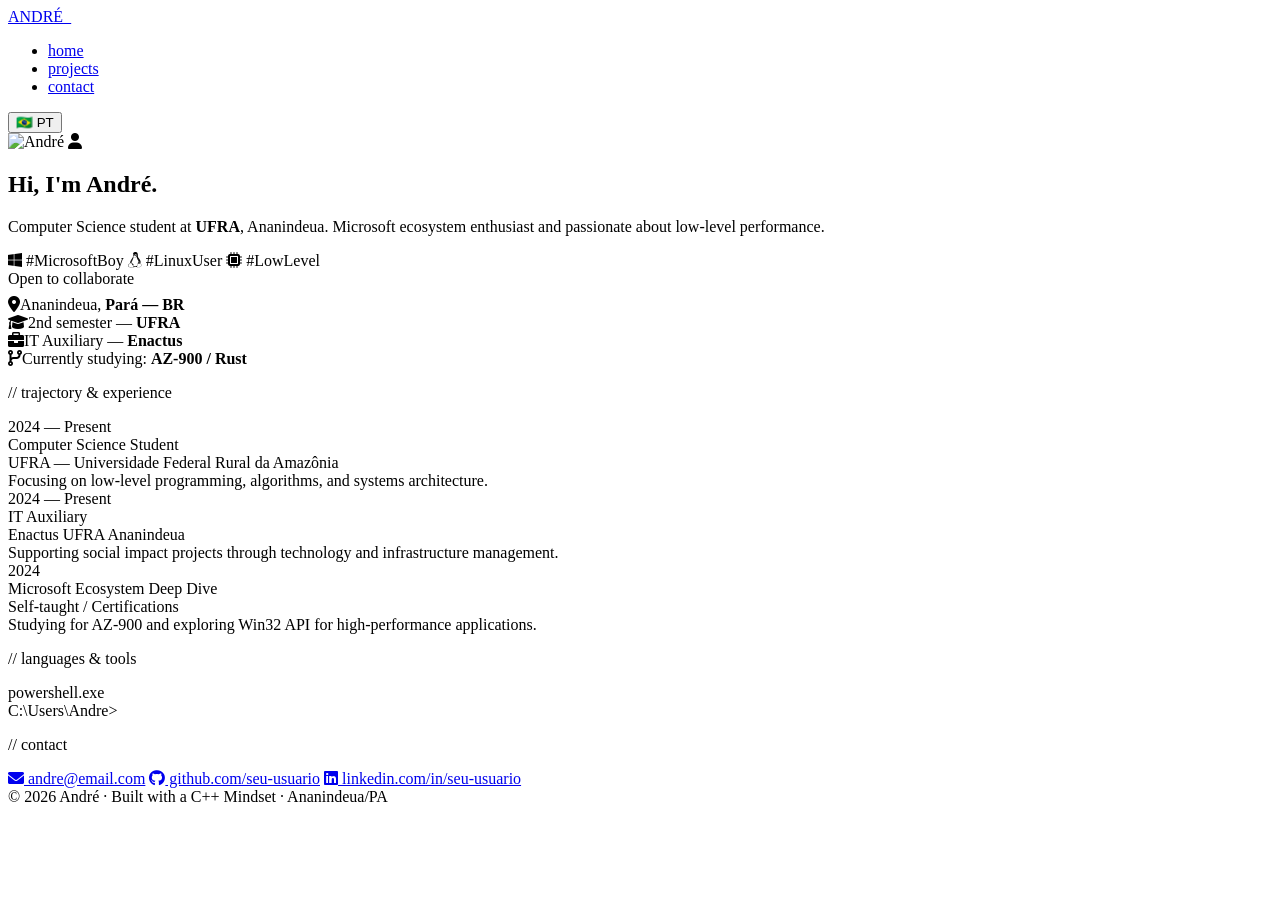
==== index.html @ 1f2106dc "MyPotifolio" ====
<!DOCTYPE html>
<html lang="en">
<head>
    <meta charset="UTF-8">
    <meta name="viewport" content="width=device-width, initial-scale=1.0">
    <title>André | Computer Science Student</title>
    <link href="https://fonts.googleapis.com/css2?family=Space+Mono:wght@400;700&family=Syne:wght@400;600;800&display=swap" rel="stylesheet">
    <link rel="stylesheet" href="https://cdnjs.cloudflare.com/ajax/libs/font-awesome/6.0.0/css/all.min.css">
    <link rel="stylesheet" href="styles.css">
</head>
<body>

<nav>
    <a href="index.html" class="logo">ANDRÉ<span>_</span></a>
    <ul>
        <li><a href="index.html" class="active" data-i18n="nav.home">home</a></li>
        <li><a href="projects.html" data-i18n="nav.projects">projects</a></li>
        <li><a href="#contact" data-i18n="nav.contact">contact</a></li>
    </ul>
    <button class="lang-btn" onclick="toggleLang()">
        <span class="flag" id="lang-flag">🇧🇷</span>
        <span id="lang-label">PT</span>
    </button>
</nav>

<main id="hero">

    <!-- Hero -->
    <section class="card card-hero">
        <div class="avatar">
            <img src="sua-foto.jpg" alt="André" onload="this.classList.add('loaded')">
            <i class="fas fa-user"></i>
        </div>
        <div class="hero-text">
            <h1 data-i18n="hero.greeting">Hi, I'm <span>André.</span></h1>
            <p data-i18n="hero.bio">Computer Science student at <strong>UFRA</strong>, Ananindeua. Microsoft ecosystem enthusiast and passionate about low-level performance.</p>
            <div class="tags">
                <span class="tag"><i class="fab fa-windows"></i> #MicrosoftBoy</span>
                <span class="tag"><i class="fab fa-linux"></i> #LinuxUser</span>
                <span class="tag"><i class="fas fa-microchip"></i> #LowLevel</span>
            </div>
        </div>
    </section>

    <!-- Status -->
    <section class="card card-status">
        <div style="margin-bottom:.5rem">
            <span class="status-badge"><span class="dot-green"></span> <span data-i18n="status.open">Open to collaborate</span></span>
        </div>
        <div class="divider"></div>
        <div class="status-row"><i class="fas fa-map-marker-alt"></i><span>Ananindeua, <strong>Pará — BR</strong></span></div>
        <div class="status-row"><i class="fas fa-graduation-cap"></i><span><span data-i18n="status.semester">2nd semester</span> — <strong>UFRA</strong></span></div>
        <div class="status-row"><i class="fas fa-briefcase"></i><span>IT Auxiliary — <strong>Enactus</strong></span></div>
        <div class="status-row"><i class="fas fa-code-branch"></i><span><span data-i18n="status.focus">Currently studying:</span> <strong>AZ-900 / Rust</strong></span></div>
    </section>

    <!-- Trajectory / Experience -->
    <section class="card card-timeline">
        <p class="skills-title" data-i18n="trajectory.title">// trajectory & experience</p>
        <div class="timeline">
            <div class="timeline-item">
                <div class="timeline-date">2024 — Present</div>
                <div class="timeline-title" data-i18n="traj1.title">Computer Science Student</div>
                <div class="timeline-org">UFRA — Universidade Federal Rural da Amazônia</div>
                <div class="timeline-desc" data-i18n="traj1.desc">Focusing on low-level programming, algorithms, and systems architecture.</div>
            </div>
            <div class="timeline-item">
                <div class="timeline-date">2024 — Present</div>
                <div class="timeline-title" data-i18n="traj2.title">IT Auxiliary</div>
                <div class="timeline-org">Enactus UFRA Ananindeua</div>
                <div class="timeline-desc" data-i18n="traj2.desc">Supporting social impact projects through technology and infrastructure management.</div>
            </div>
            <div class="timeline-item">
                <div class="timeline-date">2024</div>
                <div class="timeline-title" data-i18n="traj3.title">Microsoft Ecosystem Deep Dive</div>
                <div class="timeline-org">Self-taught / Certifications</div>
                <div class="timeline-desc" data-i18n="traj3.desc">Studying for AZ-900 and exploring Win32 API for high-performance applications.</div>
            </div>
        </div>
    </section>

    <!-- Skills -->
    <section class="card card-skills" id="skills">
        <p class="skills-title" data-i18n="skills.title">// languages &amp; tools</p>
        <div class="skill-cloud" id="skill-cloud">
            <!-- Icons inserted via JS -->
        </div>
    </section>

    <!-- Terminal -->
    <section class="card card-terminal">
        <div class="term-bar">
            <span class="tb tb-r"></span><span class="tb tb-y"></span><span class="tb tb-g"></span>
            <span class="term-title">powershell.exe</span>
        </div>
        <div class="term-body" id="term-body">
            <div class="term-curr" id="term-curr">C:\Users\Andre&gt; <span class="cursor"></span></div>
        </div>
    </section>

    <!-- Contact -->
    <section class="card card-contact" id="contact">
        <p class="skills-title" data-i18n="contact.title">// contact</p>
        <a href="mailto:andre@email.com" class="contact-link"><i class="fas fa-envelope"></i> andre@email.com</a>
        <a href="https://github.com/seu-usuario" target="_blank" class="contact-link"><i class="fab fa-github"></i> github.com/seu-usuario</a>
        <a href="https://linkedin.com/in/seu-usuario" target="_blank" class="contact-link"><i class="fab fa-linkedin"></i> linkedin.com/in/seu-usuario</a>
    </section>

</main>

<footer>
    © 2026 <span>André</span> · <span data-i18n="footer.text">Built with a C++ Mindset</span> · Ananindeua/PA
</footer>

<script src="script.js"></script>
</body>
</html>
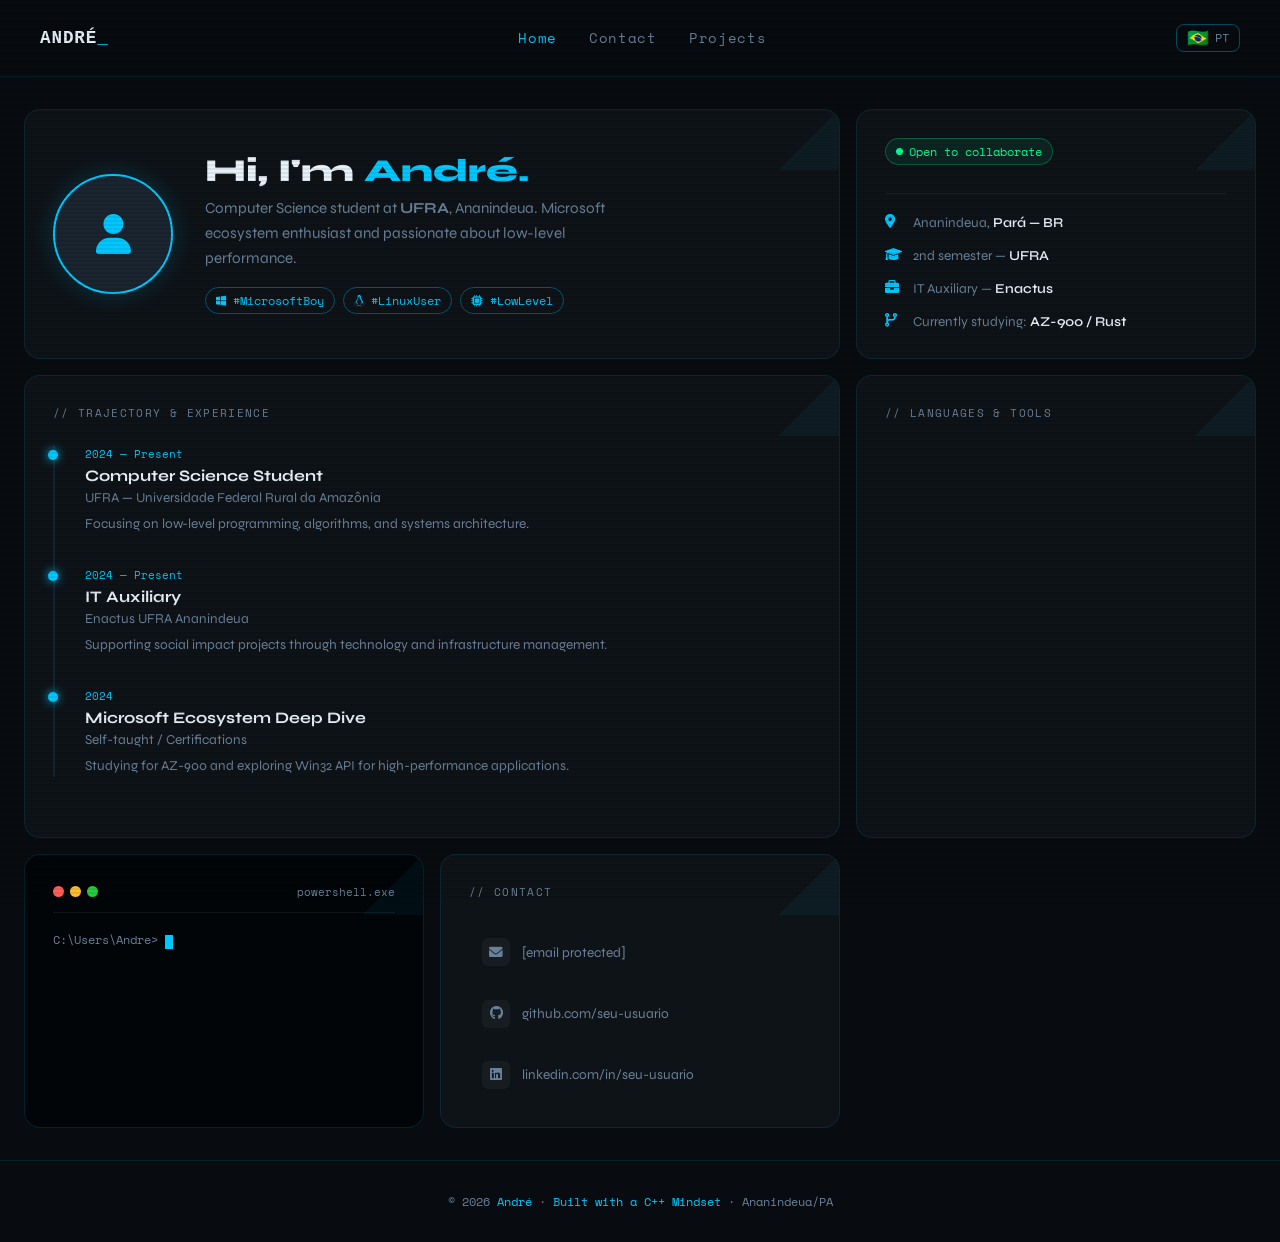
==== commit b4e3a1bf: "Script" ====
--- a/index.html
+++ b/index.html
@@ -13,9 +13,9 @@
 <nav>
     <a href="index.html" class="logo">ANDRÉ<span>_</span></a>
     <ul>
-        <li><a href="index.html" class="active" data-i18n="nav.home">home</a></li>
-        <li><a href="projects.html" data-i18n="nav.projects">projects</a></li>
-        <li><a href="#contact" data-i18n="nav.contact">contact</a></li>
+        <li><a href="index.html" class="active" data-i18n="nav.home">Home</a></li>
+        <li><a href="#contact" data-i18n="nav.contact">Contact</a></li>
+         <li><a href="projects.html" data-i18n="nav.projects">Projects</a></li>
     </ul>
     <button class="lang-btn" onclick="toggleLang()">
         <span class="flag" id="lang-flag">🇧🇷</span>
@@ -101,7 +101,7 @@
     <!-- Contact -->
     <section class="card card-contact" id="contact">
         <p class="skills-title" data-i18n="contact.title">// contact</p>
-        <a href="mailto:andre@email.com" class="contact-link"><i class="fas fa-envelope"></i> andre@email.com</a>
+        <a href="/cdn-cgi/l/email-protection#0b6a656f796e4b6e666a626725686466" class="contact-link"><i class="fas fa-envelope"></i> <span class="__cf_email__" data-cfemail="fb9a959f899ebb9e969a9297d5989496">[email&#160;protected]</span></a>
         <a href="https://github.com/seu-usuario" target="_blank" class="contact-link"><i class="fab fa-github"></i> github.com/seu-usuario</a>
         <a href="https://linkedin.com/in/seu-usuario" target="_blank" class="contact-link"><i class="fab fa-linkedin"></i> linkedin.com/in/seu-usuario</a>
     </section>
@@ -109,9 +109,4 @@
 </main>
 
 <footer>
-    © 2026 <span>André</span> · <span data-i18n="footer.text">Built with a C++ Mindset</span> · Ananindeua/PA
-</footer>
-
-<script src="script.js"></script>
-</body>
-</html>+    © 2026 <span>André</span> · <span data-i18n="footer.text">Built with a C++ Mindset</span> · Ananindeua/PA
--- a/styles.css
+++ b/styles.css
@@ -0,0 +1,124 @@
+:root {
+    --bg: #080c10; --card: #0e1318; --card-2: #111820;
+    --border: rgba(0,200,255,0.1); --border-hover: rgba(0,200,255,0.35);
+    --text: #e8f0f8; --muted: #6a8098;
+    --blue: #00c8ff; --green: #00ff99; --purple: #a259ff;
+    --orange: #ff6b35; --yellow: #ffd166;
+}
+
+* { margin:0; padding:0; box-sizing:border-box; }
+html { scroll-behavior:smooth; }
+body { background:var(--bg); color:var(--text); font-family:'Syne',sans-serif; min-height:100vh; overflow-x:hidden; }
+body::before {
+    content:''; position:fixed; inset:0; pointer-events:none; z-index:1000;
+    background:repeating-linear-gradient(0deg,transparent,transparent 2px,rgba(0,0,0,.07) 2px,rgba(0,0,0,.07) 4px);
+}
+
+/* Nav */
+nav { display:flex; justify-content:space-between; align-items:center; padding:1.5rem 2.5rem; border-bottom:1px solid var(--border); position:sticky; top:0; background:rgba(8,12,16,.85); backdrop-filter:blur(12px); z-index:100; }
+.logo { font-family:'Space Mono',monospace; font-size:1.1rem; font-weight:700; letter-spacing:.05em; text-decoration:none; color:inherit; }
+.logo span { color:var(--blue); }
+nav ul { list-style:none; display:flex; gap:2rem; }
+nav a { text-decoration:none; color:var(--muted); font-size:.85rem; font-family:'Space Mono',monospace; letter-spacing:.05em; transition:color .2s; }
+nav a:hover, nav a.active { color:var(--blue); }
+
+/* Lang button */
+.lang-btn { background:none; border:1px solid var(--border-hover); border-radius:8px; padding:4px 10px; cursor:pointer; display:flex; align-items:center; gap:6px; font-family:'Space Mono',monospace; font-size:.72rem; color:var(--muted); transition:color .2s,background .2s; }
+.lang-btn:hover { color:var(--text); background:rgba(0,200,255,.06); }
+.lang-btn .flag { font-size:1.1rem; line-height:1; }
+[data-i18n] { transition:opacity .15s ease; }
+
+/* Grid */
+main { display:grid; grid-template-columns:repeat(12,1fr); gap:1rem; max-width:1280px; margin:2rem auto; padding:0 1.5rem; }
+
+/* Card base */
+.card { background:var(--card); border:1px solid var(--border); border-radius:16px; padding:1.75rem; transition:border-color .3s,transform .3s; position:relative; overflow:hidden; animation:fadeUp .5s ease backwards; }
+.card:hover { border-color:var(--border-hover); transform:translateY(-3px); }
+.card::after { content:''; position:absolute; top:0; right:0; width:60px; height:60px; background:linear-gradient(135deg,transparent 50%,rgba(0,200,255,.05) 50%); border-radius:0 16px 0 0; }
+@keyframes fadeUp { from{opacity:0;transform:translateY(18px)} to{opacity:1;transform:translateY(0)} }
+
+/* Hero */
+.card-hero { grid-column:span 8; display:flex; align-items:center; gap:2rem; }
+.avatar { width:120px; height:120px; border-radius:50%; border:2px solid var(--blue); overflow:hidden; flex-shrink:0; background:#1a2530; display:flex; align-items:center; justify-content:center; font-size:2.5rem; color:var(--blue); box-shadow:0 0 24px rgba(0,200,255,.2); }
+.avatar img { width:100%; height:100%; object-fit:cover; display:none; }
+.avatar img.loaded { display:block; }
+.hero-text h1 { font-size:2rem; font-weight:800; line-height:1.1; margin-bottom:.5rem; }
+.hero-text h1 span { color:var(--blue); }
+.hero-text p { color:var(--muted); font-size:.95rem; line-height:1.65; max-width:420px; margin-bottom:1rem; }
+.tags { display:flex; gap:.5rem; flex-wrap:wrap; }
+.tag { font-family:'Space Mono',monospace; font-size:.72rem; padding:4px 10px; border:1px solid var(--border-hover); border-radius:999px; color:var(--blue); }
+
+/* Status */
+.card-status { grid-column:span 4; display:flex; flex-direction:column; gap:1rem; }
+.status-row { display:flex; align-items:center; gap:.75rem; font-size:.85rem; color:var(--muted); }
+.status-row i { width:16px; color:var(--blue); }
+.status-row strong { color:var(--text); font-weight:600; }
+.status-badge { display:inline-flex; align-items:center; gap:6px; font-family:'Space Mono',monospace; font-size:.72rem; background:rgba(0,255,153,.08); border:1px solid rgba(0,255,153,.25); color:var(--green); padding:4px 10px; border-radius:999px; }
+.dot-green { width:7px; height:7px; border-radius:50%; background:var(--green); animation:pulse 2s infinite; }
+@keyframes pulse { 0%,100%{opacity:1;box-shadow:0 0 0 0 rgba(0,255,153,.4)} 50%{opacity:.8;box-shadow:0 0 0 5px rgba(0,255,153,0)} }
+.divider { height:1px; background:var(--border); margin:.25rem 0; }
+
+/* Timeline / Experience */
+.card-timeline { grid-column:span 8; }
+.timeline { position:relative; padding-left:2rem; margin-top:1.5rem; }
+.timeline::before { content:''; position:absolute; left:0; top:0; bottom:0; width:2px; background:var(--border); }
+.timeline-item { position:relative; margin-bottom:2rem; }
+.timeline-item::before { content:''; position:absolute; left:-2rem; top:5px; width:10px; height:10px; border-radius:50%; background:var(--blue); transform:translateX(-50%); box-shadow:0 0 10px var(--blue); }
+.timeline-date { font-family:'Space Mono',monospace; font-size:.7rem; color:var(--blue); margin-bottom:.25rem; }
+.timeline-title { font-size:1rem; font-weight:700; margin-bottom:.25rem; }
+.timeline-org { font-size:.85rem; color:var(--muted); margin-bottom:.5rem; }
+.timeline-desc { font-size:.85rem; color:var(--muted); line-height:1.5; }
+
+/* Skills */
+.card-skills { grid-column:span 4; }
+.skills-title { font-size:.7rem; font-family:'Space Mono',monospace; letter-spacing:.12em; text-transform:uppercase; color:var(--muted); margin-bottom:1rem; }
+.skill-cloud { display:flex; flex-wrap:wrap; gap:.75rem; }
+.skill-item { display:flex; flex-direction:column; align-items:center; justify-content:center; width:50px; height:50px; border:1px solid var(--border-hover); border-radius:8px; background:rgba(0,200,255,.04); transition:all .2s; cursor:pointer; position:relative; }
+.skill-item:hover { background:rgba(0,200,255,.12); border-color:rgba(0,200,255,.5); transform:translateY(-2px); }
+.skill-icon { width:28px; height:28px; color:var(--blue); display:flex; align-items:center; justify-content:center; }
+.skill-item[data-color="green"] .skill-icon { color:var(--green); }
+.skill-item[data-color="purple"] .skill-icon { color:var(--purple); }
+.skill-item[data-color="orange"] .skill-icon { color:var(--orange); }
+.skill-item::after { content:attr(title); position:absolute; bottom:-30px; left:50%; transform:translateX(-50%); background:rgba(0,0,0,.8); color:var(--text); padding:4px 8px; border-radius:4px; font-size:.65rem; white-space:nowrap; opacity:0; pointer-events:none; transition:opacity .2s; font-family:'Space Mono',monospace; }
+.skill-item:hover::after { opacity:1; }
+
+/* Projects Page Specific */
+.card-project-full { grid-column:span 6; display:flex; flex-direction:column; }
+.project-header { display:flex; justify-content:space-between; align-items:flex-start; margin-bottom:1rem; }
+.project-meta { font-family:'Space Mono',monospace; font-size:.7rem; color:var(--muted); }
+.project-title-lg { font-size:1.5rem; font-weight:800; margin-bottom:1rem; color:var(--blue); }
+.project-details { font-size:.9rem; color:var(--muted); line-height:1.6; margin-bottom:1.5rem; }
+.project-tags { display:flex; gap:.5rem; flex-wrap:wrap; margin-bottom:1.5rem; }
+.project-tag { font-family:'Space Mono',monospace; font-size:.65rem; padding:3px 8px; border-radius:4px; background:rgba(0,200,255,.05); border:1px solid var(--border); color:var(--blue); }
+
+/* Terminal */
+.card-terminal { grid-column:span 4; background:#010508; border-color:rgba(0,200,255,.15); font-family:'Space Mono',monospace; }
+.term-bar { display:flex; align-items:center; gap:6px; margin-bottom:1rem; padding-bottom:.75rem; border-bottom:1px solid rgba(255,255,255,.06); }
+.tb { width:11px; height:11px; border-radius:50%; }
+.tb-r{background:#ff5f56} .tb-y{background:#ffbd2e} .tb-g{background:#27c93f}
+.term-title { font-size:.7rem; color:var(--muted); margin-left:auto; }
+.term-body { font-size:.78rem; line-height:1.8; min-height:140px; }
+.term-cmd  { color:var(--blue); }
+.term-out  { color:#5a8060; }
+.term-curr { color:var(--muted); }
+.cursor { display:inline-block; width:8px; height:1.1em; background:var(--blue); vertical-align:text-bottom; animation:blink 1s step-end infinite; }
+@keyframes blink { 50%{opacity:0} }
+
+/* Contact */
+.card-contact { grid-column:span 4; display:flex; flex-direction:column; gap:.75rem; }
+.contact-link { display:flex; align-items:center; gap:.75rem; text-decoration:none; color:var(--muted); font-size:.85rem; padding:.6rem .75rem; border-radius:8px; border:1px solid transparent; transition:all .2s; }
+.contact-link:hover { border-color:var(--border-hover); color:var(--text); background:rgba(0,200,255,.04); }
+.contact-link i { width:28px; height:28px; border-radius:6px; display:flex; align-items:center; justify-content:center; font-size:.85rem; background:rgba(255,255,255,.04); }
+
+/* Footer */
+footer { text-align:center; padding:2rem; color:var(--muted); font-family:'Space Mono',monospace; font-size:.75rem; border-top:1px solid var(--border); margin-top:2rem; }
+footer span { color:var(--blue); }
+
+/* Responsive */
+@media(max-width:900px) {
+    main { grid-template-columns:1fr; }
+    .card-hero, .card-status, .card-timeline, .card-skills, .card-project-full, .card-terminal, .card-contact { grid-column:span 1; }
+    .card-hero { flex-direction:column; text-align:center; }
+    .tags { justify-content:center; }
+    nav ul { gap:1rem; }
+}
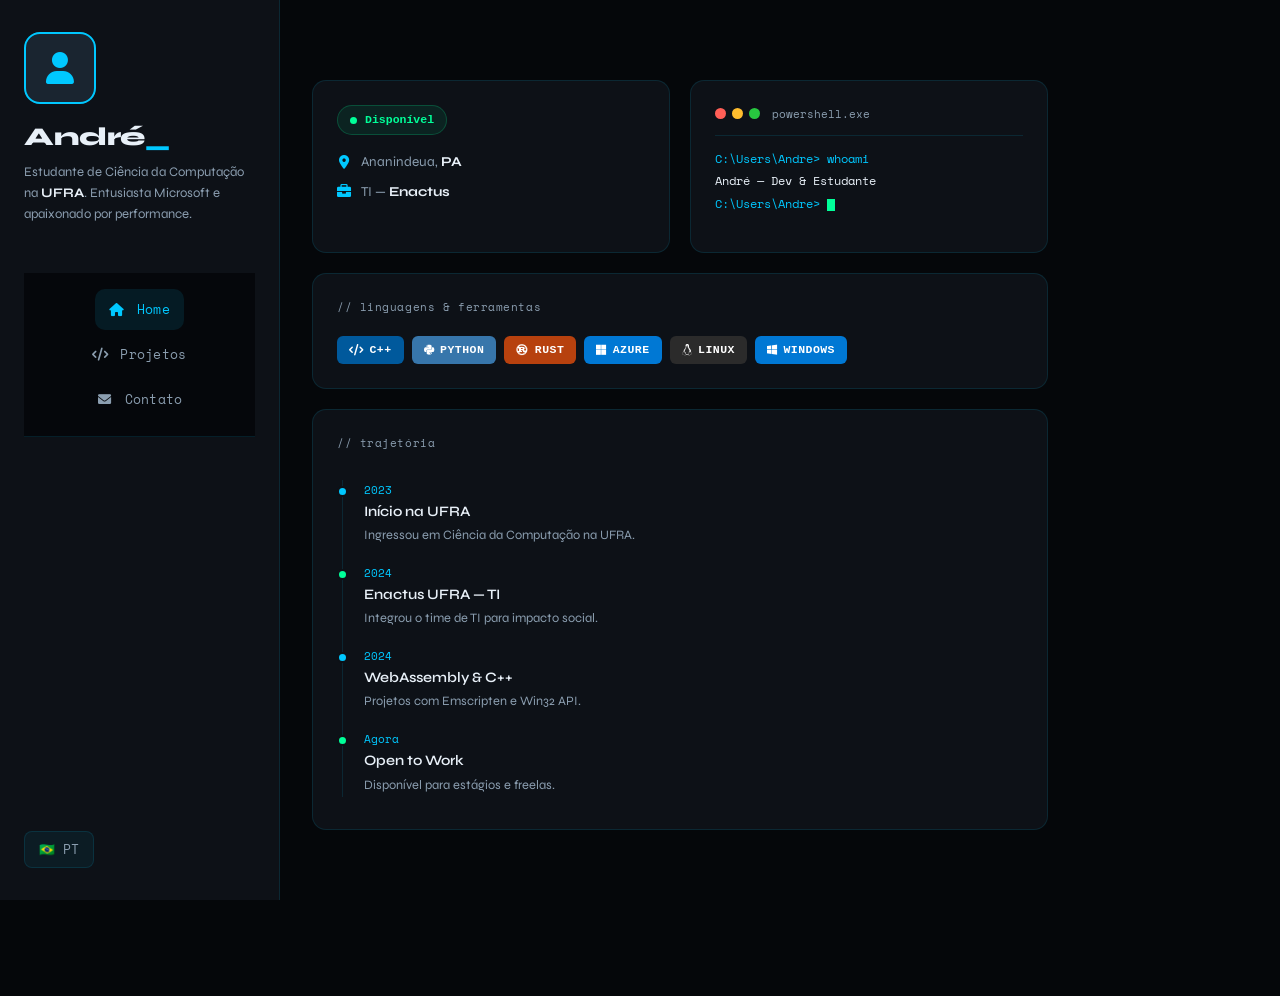
==== commit 6e178cd2: "updating the side bar" ====
--- a/index.html
+++ b/index.html
@@ -1,112 +1,105 @@
 <!DOCTYPE html>
-<html lang="en">
+<html lang="pt-br">
 <head>
     <meta charset="UTF-8">
     <meta name="viewport" content="width=device-width, initial-scale=1.0">
-    <title>André | Computer Science Student</title>
+    <title>André | Portfólio</title>
     <link href="https://fonts.googleapis.com/css2?family=Space+Mono:wght@400;700&family=Syne:wght@400;600;800&display=swap" rel="stylesheet">
     <link rel="stylesheet" href="https://cdnjs.cloudflare.com/ajax/libs/font-awesome/6.0.0/css/all.min.css">
     <link rel="stylesheet" href="styles.css">
 </head>
-<body>
+<body class="dashboard-layout">
 
-<nav>
-    <a href="index.html" class="logo">ANDRÉ<span>_</span></a>
-    <ul>
-        <li><a href="index.html" class="active" data-i18n="nav.home">Home</a></li>
-        <li><a href="#contact" data-i18n="nav.contact">Contact</a></li>
-         <li><a href="projects.html" data-i18n="nav.projects">Projects</a></li>
-    </ul>
-    <button class="lang-btn" onclick="toggleLang()">
-        <span class="flag" id="lang-flag">🇧🇷</span>
-        <span id="lang-label">PT</span>
-    </button>
-</nav>
+    <!-- ── SIDEBAR ── -->
+    <aside class="sidebar">
+        <div class="profile-section">
+            <div class="avatar-container">
+                <img src="sua-foto.jpg" alt="André" class="profile-img" onerror="this.style.display='none'">
+                <i class="fas fa-user placeholder-icon"></i>
+            </div>
+            <h1 class="profile-name">André<span>_</span></h1>
+            <p class="profile-bio" data-i18n="hero.bio">
+                Estudante de Ciência da Computação na <strong>UFRA</strong>.
+                Entusiasta Microsoft e apaixonado por performance.
+            </p>
+        </div>
 
-<main id="hero">
+        <nav class="side-nav">
+            <a href="index.html" class="nav-item active">
+                <i class="fas fa-home"></i>
+                <span data-i18n="nav.home">Home</span>
+            </a>
+            <a href="projects.html" class="nav-item">
+                <i class="fas fa-code"></i>
+                <span data-i18n="nav.projects">Projetos</span>
+            </a>
+            <a href="#contact" class="nav-item">
+                <i class="fas fa-envelope"></i>
+                <span data-i18n="nav.contact">Contato</span>
+            </a>
+        </nav>
 
-    <!-- Hero -->
-    <section class="card card-hero">
-        <div class="avatar">
-            <img src="sua-foto.jpg" alt="André" onload="this.classList.add('loaded')">
-            <i class="fas fa-user"></i>
+        <div class="sidebar-footer">
+            <button class="lang-btn-alt" onclick="toggleLang()">
+                <span id="lang-flag">🇧🇷</span>
+                <span id="lang-label">PT</span>
+            </button>
         </div>
-        <div class="hero-text">
-            <h1 data-i18n="hero.greeting">Hi, I'm <span>André.</span></h1>
-            <p data-i18n="hero.bio">Computer Science student at <strong>UFRA</strong>, Ananindeua. Microsoft ecosystem enthusiast and passionate about low-level performance.</p>
-            <div class="tags">
-                <span class="tag"><i class="fab fa-windows"></i> #MicrosoftBoy</span>
-                <span class="tag"><i class="fab fa-linux"></i> #LinuxUser</span>
-                <span class="tag"><i class="fas fa-microchip"></i> #LowLevel</span>
-            </div>
+    </aside>
+
+    <!-- ── MAIN ── -->
+    <main class="main-content">
+        <div class="grid-container">
+
+            <!-- Status -->
+            <section class="card card-status">
+                <span class="status-badge">
+                    <span class="dot-green"></span>
+                    <span data-i18n="status.open">Disponível</span>
+                </span>
+                <div class="status-info">
+                    <div class="status-row">
+                        <i class="fas fa-map-marker-alt"></i>
+                        <span>Ananindeua, <strong>PA</strong></span>
+                    </div>
+                    <div class="status-row">
+                        <i class="fas fa-briefcase"></i>
+                        <span>TI — <strong>Enactus</strong></span>
+                    </div>
+                </div>
+            </section>
+
+            <!-- Terminal -->
+            <section class="card card-terminal">
+                <div class="term-bar">
+                    <span class="tb tb-r"></span>
+                    <span class="tb tb-y"></span>
+                    <span class="tb tb-g"></span>
+                    <span class="term-title">powershell.exe</span>
+                </div>
+                <div class="term-body" id="term-body">
+                    <div class="term-curr" id="term-curr">
+                        <span style="color:var(--blue)">C:\Users\Andre&gt;</span>
+                        <span class="cursor"></span>
+                    </div>
+                </div>
+            </section>
+
+            <!-- Skills -->
+            <section class="card card-skills">
+                <p class="section-title" data-i18n="skills.title">// linguagens & ferramentas</p>
+                <div class="skill-cloud" id="skill-cloud"></div>
+            </section>
+
+            <!-- Timeline -->
+            <section class="card card-timeline">
+                <p class="section-title" data-i18n="trajectory.title">// trajetória</p>
+                <div class="timeline" id="timeline-list"></div>
+            </section>
+
         </div>
-    </section>
+    </main>
 
-    <!-- Status -->
-    <section class="card card-status">
-        <div style="margin-bottom:.5rem">
-            <span class="status-badge"><span class="dot-green"></span> <span data-i18n="status.open">Open to collaborate</span></span>
-        </div>
-        <div class="divider"></div>
-        <div class="status-row"><i class="fas fa-map-marker-alt"></i><span>Ananindeua, <strong>Pará — BR</strong></span></div>
-        <div class="status-row"><i class="fas fa-graduation-cap"></i><span><span data-i18n="status.semester">2nd semester</span> — <strong>UFRA</strong></span></div>
-        <div class="status-row"><i class="fas fa-briefcase"></i><span>IT Auxiliary — <strong>Enactus</strong></span></div>
-        <div class="status-row"><i class="fas fa-code-branch"></i><span><span data-i18n="status.focus">Currently studying:</span> <strong>AZ-900 / Rust</strong></span></div>
-    </section>
-
-    <!-- Trajectory / Experience -->
-    <section class="card card-timeline">
-        <p class="skills-title" data-i18n="trajectory.title">// trajectory & experience</p>
-        <div class="timeline">
-            <div class="timeline-item">
-                <div class="timeline-date">2024 — Present</div>
-                <div class="timeline-title" data-i18n="traj1.title">Computer Science Student</div>
-                <div class="timeline-org">UFRA — Universidade Federal Rural da Amazônia</div>
-                <div class="timeline-desc" data-i18n="traj1.desc">Focusing on low-level programming, algorithms, and systems architecture.</div>
-            </div>
-            <div class="timeline-item">
-                <div class="timeline-date">2024 — Present</div>
-                <div class="timeline-title" data-i18n="traj2.title">IT Auxiliary</div>
-                <div class="timeline-org">Enactus UFRA Ananindeua</div>
-                <div class="timeline-desc" data-i18n="traj2.desc">Supporting social impact projects through technology and infrastructure management.</div>
-            </div>
-            <div class="timeline-item">
-                <div class="timeline-date">2024</div>
-                <div class="timeline-title" data-i18n="traj3.title">Microsoft Ecosystem Deep Dive</div>
-                <div class="timeline-org">Self-taught / Certifications</div>
-                <div class="timeline-desc" data-i18n="traj3.desc">Studying for AZ-900 and exploring Win32 API for high-performance applications.</div>
-            </div>
-        </div>
-    </section>
-
-    <!-- Skills -->
-    <section class="card card-skills" id="skills">
-        <p class="skills-title" data-i18n="skills.title">// languages &amp; tools</p>
-        <div class="skill-cloud" id="skill-cloud">
-            <!-- Icons inserted via JS -->
-        </div>
-    </section>
-
-    <!-- Terminal -->
-    <section class="card card-terminal">
-        <div class="term-bar">
-            <span class="tb tb-r"></span><span class="tb tb-y"></span><span class="tb tb-g"></span>
-            <span class="term-title">powershell.exe</span>
-        </div>
-        <div class="term-body" id="term-body">
-            <div class="term-curr" id="term-curr">C:\Users\Andre&gt; <span class="cursor"></span></div>
-        </div>
-    </section>
-
-    <!-- Contact -->
-    <section class="card card-contact" id="contact">
-        <p class="skills-title" data-i18n="contact.title">// contact</p>
-        <a href="/cdn-cgi/l/email-protection#0b6a656f796e4b6e666a626725686466" class="contact-link"><i class="fas fa-envelope"></i> <span class="__cf_email__" data-cfemail="fb9a959f899ebb9e969a9297d5989496">[email&#160;protected]</span></a>
-        <a href="https://github.com/seu-usuario" target="_blank" class="contact-link"><i class="fab fa-github"></i> github.com/seu-usuario</a>
-        <a href="https://linkedin.com/in/seu-usuario" target="_blank" class="contact-link"><i class="fab fa-linkedin"></i> linkedin.com/in/seu-usuario</a>
-    </section>
-
-</main>
-
-<footer>
-    © 2026 <span>André</span> · <span data-i18n="footer.text">Built with a C++ Mindset</span> · Ananindeua/PA+    <script src="script.js" defer></script>
+</body>
+</html>
--- a/styles.css
+++ b/styles.css
@@ -1,124 +1,522 @@
+/* ===== RESET & ROOT ===== */
+*, *::before, *::after { box-sizing: border-box; margin: 0; padding: 0; }
+
 :root {
-    --bg: #080c10; --card: #0e1318; --card-2: #111820;
-    --border: rgba(0,200,255,0.1); --border-hover: rgba(0,200,255,0.35);
-    --text: #e8f0f8; --muted: #6a8098;
-    --blue: #00c8ff; --green: #00ff99; --purple: #a259ff;
-    --orange: #ff6b35; --yellow: #ffd166;
-}
-
-* { margin:0; padding:0; box-sizing:border-box; }
-html { scroll-behavior:smooth; }
-body { background:var(--bg); color:var(--text); font-family:'Syne',sans-serif; min-height:100vh; overflow-x:hidden; }
-body::before {
-    content:''; position:fixed; inset:0; pointer-events:none; z-index:1000;
-    background:repeating-linear-gradient(0deg,transparent,transparent 2px,rgba(0,0,0,.07) 2px,rgba(0,0,0,.07) 4px);
-}
-
-/* Nav */
-nav { display:flex; justify-content:space-between; align-items:center; padding:1.5rem 2.5rem; border-bottom:1px solid var(--border); position:sticky; top:0; background:rgba(8,12,16,.85); backdrop-filter:blur(12px); z-index:100; }
-.logo { font-family:'Space Mono',monospace; font-size:1.1rem; font-weight:700; letter-spacing:.05em; text-decoration:none; color:inherit; }
-.logo span { color:var(--blue); }
-nav ul { list-style:none; display:flex; gap:2rem; }
-nav a { text-decoration:none; color:var(--muted); font-size:.85rem; font-family:'Space Mono',monospace; letter-spacing:.05em; transition:color .2s; }
-nav a:hover, nav a.active { color:var(--blue); }
-
-/* Lang button */
-.lang-btn { background:none; border:1px solid var(--border-hover); border-radius:8px; padding:4px 10px; cursor:pointer; display:flex; align-items:center; gap:6px; font-family:'Space Mono',monospace; font-size:.72rem; color:var(--muted); transition:color .2s,background .2s; }
-.lang-btn:hover { color:var(--text); background:rgba(0,200,255,.06); }
-.lang-btn .flag { font-size:1.1rem; line-height:1; }
-[data-i18n] { transition:opacity .15s ease; }
-
-/* Grid */
-main { display:grid; grid-template-columns:repeat(12,1fr); gap:1rem; max-width:1280px; margin:2rem auto; padding:0 1.5rem; }
-
-/* Card base */
-.card { background:var(--card); border:1px solid var(--border); border-radius:16px; padding:1.75rem; transition:border-color .3s,transform .3s; position:relative; overflow:hidden; animation:fadeUp .5s ease backwards; }
-.card:hover { border-color:var(--border-hover); transform:translateY(-3px); }
-.card::after { content:''; position:absolute; top:0; right:0; width:60px; height:60px; background:linear-gradient(135deg,transparent 50%,rgba(0,200,255,.05) 50%); border-radius:0 16px 0 0; }
-@keyframes fadeUp { from{opacity:0;transform:translateY(18px)} to{opacity:1;transform:translateY(0)} }
-
-/* Hero */
-.card-hero { grid-column:span 8; display:flex; align-items:center; gap:2rem; }
-.avatar { width:120px; height:120px; border-radius:50%; border:2px solid var(--blue); overflow:hidden; flex-shrink:0; background:#1a2530; display:flex; align-items:center; justify-content:center; font-size:2.5rem; color:var(--blue); box-shadow:0 0 24px rgba(0,200,255,.2); }
-.avatar img { width:100%; height:100%; object-fit:cover; display:none; }
-.avatar img.loaded { display:block; }
-.hero-text h1 { font-size:2rem; font-weight:800; line-height:1.1; margin-bottom:.5rem; }
-.hero-text h1 span { color:var(--blue); }
-.hero-text p { color:var(--muted); font-size:.95rem; line-height:1.65; max-width:420px; margin-bottom:1rem; }
-.tags { display:flex; gap:.5rem; flex-wrap:wrap; }
-.tag { font-family:'Space Mono',monospace; font-size:.72rem; padding:4px 10px; border:1px solid var(--border-hover); border-radius:999px; color:var(--blue); }
-
-/* Status */
-.card-status { grid-column:span 4; display:flex; flex-direction:column; gap:1rem; }
-.status-row { display:flex; align-items:center; gap:.75rem; font-size:.85rem; color:var(--muted); }
-.status-row i { width:16px; color:var(--blue); }
-.status-row strong { color:var(--text); font-weight:600; }
-.status-badge { display:inline-flex; align-items:center; gap:6px; font-family:'Space Mono',monospace; font-size:.72rem; background:rgba(0,255,153,.08); border:1px solid rgba(0,255,153,.25); color:var(--green); padding:4px 10px; border-radius:999px; }
-.dot-green { width:7px; height:7px; border-radius:50%; background:var(--green); animation:pulse 2s infinite; }
-@keyframes pulse { 0%,100%{opacity:1;box-shadow:0 0 0 0 rgba(0,255,153,.4)} 50%{opacity:.8;box-shadow:0 0 0 5px rgba(0,255,153,0)} }
-.divider { height:1px; background:var(--border); margin:.25rem 0; }
-
-/* Timeline / Experience */
-.card-timeline { grid-column:span 8; }
-.timeline { position:relative; padding-left:2rem; margin-top:1.5rem; }
-.timeline::before { content:''; position:absolute; left:0; top:0; bottom:0; width:2px; background:var(--border); }
-.timeline-item { position:relative; margin-bottom:2rem; }
-.timeline-item::before { content:''; position:absolute; left:-2rem; top:5px; width:10px; height:10px; border-radius:50%; background:var(--blue); transform:translateX(-50%); box-shadow:0 0 10px var(--blue); }
-.timeline-date { font-family:'Space Mono',monospace; font-size:.7rem; color:var(--blue); margin-bottom:.25rem; }
-.timeline-title { font-size:1rem; font-weight:700; margin-bottom:.25rem; }
-.timeline-org { font-size:.85rem; color:var(--muted); margin-bottom:.5rem; }
-.timeline-desc { font-size:.85rem; color:var(--muted); line-height:1.5; }
-
-/* Skills */
-.card-skills { grid-column:span 4; }
-.skills-title { font-size:.7rem; font-family:'Space Mono',monospace; letter-spacing:.12em; text-transform:uppercase; color:var(--muted); margin-bottom:1rem; }
-.skill-cloud { display:flex; flex-wrap:wrap; gap:.75rem; }
-.skill-item { display:flex; flex-direction:column; align-items:center; justify-content:center; width:50px; height:50px; border:1px solid var(--border-hover); border-radius:8px; background:rgba(0,200,255,.04); transition:all .2s; cursor:pointer; position:relative; }
-.skill-item:hover { background:rgba(0,200,255,.12); border-color:rgba(0,200,255,.5); transform:translateY(-2px); }
-.skill-icon { width:28px; height:28px; color:var(--blue); display:flex; align-items:center; justify-content:center; }
-.skill-item[data-color="green"] .skill-icon { color:var(--green); }
-.skill-item[data-color="purple"] .skill-icon { color:var(--purple); }
-.skill-item[data-color="orange"] .skill-icon { color:var(--orange); }
-.skill-item::after { content:attr(title); position:absolute; bottom:-30px; left:50%; transform:translateX(-50%); background:rgba(0,0,0,.8); color:var(--text); padding:4px 8px; border-radius:4px; font-size:.65rem; white-space:nowrap; opacity:0; pointer-events:none; transition:opacity .2s; font-family:'Space Mono',monospace; }
-.skill-item:hover::after { opacity:1; }
-
-/* Projects Page Specific */
-.card-project-full { grid-column:span 6; display:flex; flex-direction:column; }
-.project-header { display:flex; justify-content:space-between; align-items:flex-start; margin-bottom:1rem; }
-.project-meta { font-family:'Space Mono',monospace; font-size:.7rem; color:var(--muted); }
-.project-title-lg { font-size:1.5rem; font-weight:800; margin-bottom:1rem; color:var(--blue); }
-.project-details { font-size:.9rem; color:var(--muted); line-height:1.6; margin-bottom:1.5rem; }
-.project-tags { display:flex; gap:.5rem; flex-wrap:wrap; margin-bottom:1.5rem; }
-.project-tag { font-family:'Space Mono',monospace; font-size:.65rem; padding:3px 8px; border-radius:4px; background:rgba(0,200,255,.05); border:1px solid var(--border); color:var(--blue); }
-
-/* Terminal */
-.card-terminal { grid-column:span 4; background:#010508; border-color:rgba(0,200,255,.15); font-family:'Space Mono',monospace; }
-.term-bar { display:flex; align-items:center; gap:6px; margin-bottom:1rem; padding-bottom:.75rem; border-bottom:1px solid rgba(255,255,255,.06); }
-.tb { width:11px; height:11px; border-radius:50%; }
-.tb-r{background:#ff5f56} .tb-y{background:#ffbd2e} .tb-g{background:#27c93f}
-.term-title { font-size:.7rem; color:var(--muted); margin-left:auto; }
-.term-body { font-size:.78rem; line-height:1.8; min-height:140px; }
-.term-cmd  { color:var(--blue); }
-.term-out  { color:#5a8060; }
-.term-curr { color:var(--muted); }
-.cursor { display:inline-block; width:8px; height:1.1em; background:var(--blue); vertical-align:text-bottom; animation:blink 1s step-end infinite; }
-@keyframes blink { 50%{opacity:0} }
-
-/* Contact */
-.card-contact { grid-column:span 4; display:flex; flex-direction:column; gap:.75rem; }
-.contact-link { display:flex; align-items:center; gap:.75rem; text-decoration:none; color:var(--muted); font-size:.85rem; padding:.6rem .75rem; border-radius:8px; border:1px solid transparent; transition:all .2s; }
-.contact-link:hover { border-color:var(--border-hover); color:var(--text); background:rgba(0,200,255,.04); }
-.contact-link i { width:28px; height:28px; border-radius:6px; display:flex; align-items:center; justify-content:center; font-size:.85rem; background:rgba(255,255,255,.04); }
-
-/* Footer */
-footer { text-align:center; padding:2rem; color:var(--muted); font-family:'Space Mono',monospace; font-size:.75rem; border-top:1px solid var(--border); margin-top:2rem; }
-footer span { color:var(--blue); }
-
-/* Responsive */
-@media(max-width:900px) {
-    main { grid-template-columns:1fr; }
-    .card-hero, .card-status, .card-timeline, .card-skills, .card-project-full, .card-terminal, .card-contact { grid-column:span 1; }
-    .card-hero { flex-direction:column; text-align:center; }
-    .tags { justify-content:center; }
-    nav ul { gap:1rem; }
+    --bg:      #05070a;
+    --card:    #0d1117;
+    --card2:   #111820;
+    --blue:    #00c8ff;
+    --green:   #00ff99;
+    --text:    #e8f0f8;
+    --muted:   #8b9eb0;
+    --border:  rgba(0,200,255,0.12);
+    --sidebar: 280px;
+    --radius:  14px;
+    --font-mono: 'Space Mono', monospace;
+    --font-main: 'Syne', sans-serif;
+}
+
+html { scroll-behavior: smooth; }
+
+body {
+    background: var(--bg);
+    color: var(--text);
+    font-family: var(--font-main);
+    min-height: 100vh;
+    line-height: 1.6;
+}
+
+/* ===== DASHBOARD LAYOUT ===== */
+.dashboard-layout {
+    display: flex;
+}
+
+/* ===== SIDEBAR ===== */
+.sidebar {
+    width: var(--sidebar);
+    height: 100vh;
+    position: fixed;
+    top: 0; left: 0;
+    background: var(--card);
+    border-right: 1px solid var(--border);
+    display: flex;
+    flex-direction: column;
+    padding: 2rem 1.5rem;
+    z-index: 100;
+    overflow-y: auto;
+}
+
+.profile-section {
+    display: flex;
+    flex-direction: column;
+    align-items: flex-start;
+    gap: 0.5rem;
+    margin-bottom: 0.5rem;
+}
+
+.avatar-container {
+    width: 72px; height: 72px;
+    border-radius: 16px;
+    background: #1a2530;
+    display: flex; align-items: center; justify-content: center;
+    overflow: hidden;
+    border: 2px solid var(--blue);
+    margin-bottom: 0.75rem;
+    flex-shrink: 0;
+}
+
+.avatar-container img { width: 100%; height: 100%; object-fit: cover; }
+.avatar-container .placeholder-icon { font-size: 2rem; color: var(--blue); }
+
+.profile-name {
+    font-size: 1.6rem;
+    font-weight: 800;
+    letter-spacing: -0.5px;
+    line-height: 1;
+    margin-bottom: 0.25rem;
+}
+.profile-name span { color: var(--blue); animation: blink 1.2s step-end infinite; }
+
+.profile-bio {
+    font-size: 0.82rem;
+    color: var(--muted);
+    line-height: 1.6;
+}
+.profile-bio strong { color: var(--text); }
+
+/* NAV */
+.side-nav {
+    margin-top: 2.5rem;
+    display: flex;
+    flex-direction: column;
+    gap: 4px;
+}
+
+.nav-item {
+    text-decoration: none;
+    color: var(--muted);
+    padding: 10px 14px;
+    border-radius: 10px;
+    display: flex;
+    align-items: center;
+    gap: 12px;
+    transition: background 0.2s, color 0.2s;
+    font-family: var(--font-mono);
+    font-size: 0.82rem;
+    letter-spacing: 0.02em;
+}
+.nav-item i { width: 16px; text-align: center; flex-shrink: 0; }
+.nav-item:hover,
+.nav-item.active {
+    background: rgba(0,200,255,0.1);
+    color: var(--blue);
+}
+
+/* SIDEBAR FOOTER */
+.sidebar-footer {
+    margin-top: auto;
+    padding-top: 1.5rem;
+}
+
+.lang-btn-alt {
+    background: rgba(0,200,255,0.06);
+    border: 1px solid var(--border);
+    color: var(--muted);
+    padding: 8px 14px;
+    border-radius: 8px;
+    font-family: var(--font-mono);
+    font-size: 0.8rem;
+    cursor: pointer;
+    display: flex; align-items: center; gap: 8px;
+    transition: 0.2s;
+}
+.lang-btn-alt:hover { border-color: var(--blue); color: var(--blue); }
+
+/* ===== MAIN CONTENT ===== */
+.main-content {
+    margin-left: var(--sidebar);
+    flex: 1;
+    padding: 2rem;
+    min-height: 100vh;
+}
+
+.grid-container {
+    display: grid;
+    grid-template-columns: repeat(2, 1fr);
+    gap: 1.25rem;
+    max-width: 900px;
+}
+
+/* ===== CARDS ===== */
+.card {
+    background: var(--card);
+    border: 1px solid var(--border);
+    border-radius: var(--radius);
+    padding: 1.5rem;
+    transition: border-color 0.2s;
+}
+.card:hover { border-color: rgba(0,200,255,0.25); }
+
+.card-skills,
+.card-timeline { grid-column: span 2; }
+
+.section-title {
+    font-family: var(--font-mono);
+    color: var(--muted);
+    font-size: 0.7rem;
+    margin-bottom: 1.25rem;
+    letter-spacing: 0.05em;
+}
+
+/* ===== STATUS CARD ===== */
+.card-status {
+    display: flex;
+    flex-direction: column;
+    gap: 1rem;
+}
+
+.status-badge {
+    display: inline-flex;
+    align-items: center;
+    gap: 8px;
+    background: rgba(0,255,153,0.08);
+    border: 1px solid rgba(0,255,153,0.2);
+    color: var(--green);
+    padding: 5px 12px;
+    border-radius: 99px;
+    font-family: var(--font-mono);
+    font-size: 0.72rem;
+    font-weight: 700;
+    width: fit-content;
+}
+
+.dot-green {
+    width: 7px; height: 7px;
+    border-radius: 50%;
+    background: var(--green);
+    animation: pulse-green 2s infinite;
+    flex-shrink: 0;
+}
+
+.status-info { display: flex; flex-direction: column; gap: 8px; }
+
+.status-row {
+    display: flex;
+    align-items: center;
+    gap: 10px;
+    font-size: 0.85rem;
+    color: var(--muted);
+}
+.status-row i { color: var(--blue); width: 14px; text-align: center; flex-shrink: 0; }
+.status-row strong { color: var(--text); }
+
+/* ===== SKILLS ===== */
+.skill-cloud {
+    display: flex;
+    flex-wrap: wrap;
+    gap: 8px;
+}
+
+.skill-badge {
+    display: inline-flex;
+    align-items: center;
+    gap: 6px;
+    padding: 5px 12px;
+    border-radius: 6px;
+    font-family: var(--font-mono);
+    font-size: 0.72rem;
+    font-weight: 700;
+    color: #fff;
+    text-transform: uppercase;
+    letter-spacing: 0.04em;
+    opacity: 0;
+    transform: translateY(6px);
+    transition: opacity 0.35s, transform 0.35s;
+}
+.skill-badge.visible { opacity: 1; transform: none; }
+
+/* ===== TERMINAL ===== */
+.card-terminal { font-family: var(--font-mono); }
+
+.term-bar {
+    display: flex;
+    align-items: center;
+    gap: 6px;
+    padding-bottom: 0.75rem;
+    border-bottom: 1px solid var(--border);
+    margin-bottom: 0.75rem;
+}
+
+.tb {
+    width: 11px; height: 11px;
+    border-radius: 50%;
+}
+.tb-r { background: #ff5f57; }
+.tb-y { background: #ffbd2e; }
+.tb-g { background: #28c840; }
+
+.term-title {
+    font-size: 0.7rem;
+    color: var(--muted);
+    margin-left: 6px;
+}
+
+.term-body {
+    font-size: 0.78rem;
+    color: var(--green);
+    min-height: 80px;
+    line-height: 1.8;
+}
+
+.term-line { color: var(--text); }
+.term-line.cmd { color: var(--blue); }
+
+.cursor {
+    display: inline-block;
+    width: 8px; height: 1em;
+    background: var(--green);
+    vertical-align: middle;
+    animation: blink 1.2s step-end infinite;
+}
+
+/* ===== TIMELINE ===== */
+.timeline { display: flex; flex-direction: column; gap: 0; position: relative; }
+.timeline::before {
+    content: '';
+    position: absolute;
+    left: 5px; top: 8px; bottom: 8px;
+    width: 1px;
+    background: var(--border);
+}
+
+.tl-item {
+    display: flex;
+    gap: 1rem;
+    padding: 0.6rem 0;
+    position: relative;
+}
+
+.tl-dot {
+    width: 11px; height: 11px;
+    border-radius: 50%;
+    background: var(--blue);
+    border: 2px solid var(--card);
+    flex-shrink: 0;
+    margin-top: 4px;
+    z-index: 1;
+}
+
+.tl-dot.green { background: var(--green); }
+
+.tl-content { flex: 1; }
+
+.tl-year {
+    font-family: var(--font-mono);
+    font-size: 0.68rem;
+    color: var(--blue);
+    margin-bottom: 1px;
+}
+
+.tl-title {
+    font-size: 0.9rem;
+    font-weight: 600;
+    color: var(--text);
+    margin-bottom: 2px;
+}
+
+.tl-desc {
+    font-size: 0.8rem;
+    color: var(--muted);
+}
+
+/* ===== PROJECTS PAGE — TOP NAV ===== */
+nav {
+    position: sticky;
+    top: 0;
+    z-index: 50;
+    display: flex;
+    align-items: center;
+    gap: 2rem;
+    padding: 1rem 2.5rem;
+    background: rgba(5,7,10,0.85);
+    backdrop-filter: blur(12px);
+    border-bottom: 1px solid var(--border);
+}
+
+nav .logo {
+    font-size: 1.1rem;
+    font-weight: 800;
+    color: var(--text);
+    text-decoration: none;
+    letter-spacing: 0.05em;
+    margin-right: auto;
+}
+nav .logo span { color: var(--blue); }
+
+nav ul {
+    list-style: none;
+    display: flex;
+    gap: 0.25rem;
+}
+
+nav ul li a {
+    text-decoration: none;
+    color: var(--muted);
+    font-family: var(--font-mono);
+    font-size: 0.8rem;
+    padding: 6px 12px;
+    border-radius: 8px;
+    transition: 0.2s;
+}
+nav ul li a:hover,
+nav ul li a.active { color: var(--blue); background: rgba(0,200,255,0.08); }
+
+.lang-btn {
+    background: rgba(0,200,255,0.06);
+    border: 1px solid var(--border);
+    color: var(--muted);
+    padding: 6px 12px;
+    border-radius: 8px;
+    font-family: var(--font-mono);
+    font-size: 0.8rem;
+    cursor: pointer;
+    display: flex; align-items: center; gap: 6px;
+    transition: 0.2s;
+}
+.lang-btn:hover { border-color: var(--blue); color: var(--blue); }
+
+/* ===== PROJECT CARDS (projects.html) ===== */
+main {
+    max-width: 800px;
+    margin: 3rem auto;
+    padding: 0 2rem;
+    display: flex;
+    flex-direction: column;
+    gap: 1.5rem;
+}
+
+.card-project-full {
+    background: var(--card);
+    border: 1px solid var(--border);
+    border-radius: var(--radius);
+    padding: 2rem;
+    transition: border-color 0.2s;
+}
+.card-project-full:hover { border-color: rgba(0,200,255,0.3); }
+
+.project-header {
+    display: flex;
+    align-items: center;
+    gap: 0.75rem;
+    margin-bottom: 0.75rem;
+}
+
+.project-icon { font-size: 1.4rem; line-height: 1; }
+
+.project-meta {
+    font-family: var(--font-mono);
+    font-size: 0.68rem;
+    color: var(--muted);
+    letter-spacing: 0.06em;
+}
+
+.project-title-lg {
+    font-size: 1.4rem;
+    font-weight: 800;
+    margin-bottom: 0.75rem;
+    line-height: 1.2;
+}
+
+.project-tags {
+    display: flex;
+    flex-wrap: wrap;
+    gap: 6px;
+    margin-bottom: 1.25rem;
+}
+
+.project-tag {
+    font-family: var(--font-mono);
+    font-size: 0.68rem;
+    color: var(--blue);
+    background: rgba(0,200,255,0.08);
+    border: 1px solid rgba(0,200,255,0.2);
+    padding: 3px 10px;
+    border-radius: 99px;
+    text-transform: uppercase;
+    letter-spacing: 0.04em;
+}
+
+.project-details {
+    font-size: 0.88rem;
+    color: var(--muted);
+    line-height: 1.7;
+    margin-bottom: 1.5rem;
+}
+.project-details strong { color: var(--text); }
+.project-details ul { padding-left: 1.25rem; margin-top: 0.5rem; }
+.project-details li { margin-bottom: 4px; }
+
+.project-links { display: flex; gap: 10px; flex-wrap: wrap; }
+
+.btn-link {
+    display: inline-flex;
+    align-items: center;
+    gap: 7px;
+    padding: 8px 18px;
+    border-radius: 8px;
+    font-family: var(--font-mono);
+    font-size: 0.78rem;
+    text-decoration: none;
+    font-weight: 700;
+    transition: 0.2s;
+    letter-spacing: 0.02em;
+}
+.btn-gh {
+    background: rgba(255,255,255,0.06);
+    border: 1px solid rgba(255,255,255,0.12);
+    color: var(--text);
+}
+.btn-gh:hover { background: rgba(255,255,255,0.1); border-color: rgba(255,255,255,0.25); }
+
+.btn-demo {
+    background: rgba(0,200,255,0.1);
+    border: 1px solid rgba(0,200,255,0.25);
+    color: var(--blue);
+}
+.btn-demo:hover { background: rgba(0,200,255,0.18); }
+
+/* ===== FOOTER ===== */
+footer {
+    text-align: center;
+    padding: 2.5rem;
+    font-family: var(--font-mono);
+    font-size: 0.75rem;
+    color: var(--muted);
+    border-top: 1px solid var(--border);
+    margin-top: 2rem;
+}
+footer span { color: var(--blue); }
+
+/* ===== ANIMATIONS ===== */
+@keyframes blink {
+    0%, 100% { opacity: 1; }
+    50%       { opacity: 0; }
+}
+
+@keyframes pulse-green {
+    0%, 100% { box-shadow: 0 0 0 0 rgba(0,255,153,0.4); }
+    50%       { box-shadow: 0 0 0 5px rgba(0,255,153,0); }
+}
+
+/* ===== RESPONSIVE ===== */
+@media (max-width: 768px) {
+    .sidebar { display: none; }
+    .main-content { margin-left: 0; padding: 1.25rem; }
+    .grid-container { grid-template-columns: 1fr; }
+    .card-skills,
+    .card-timeline { grid-column: span 1; }
+
+    nav { padding: 0.75rem 1.25rem; gap: 1rem; }
+    nav ul { display: none; }
+    main { margin: 1.5rem auto; padding: 0 1.25rem; }
 }
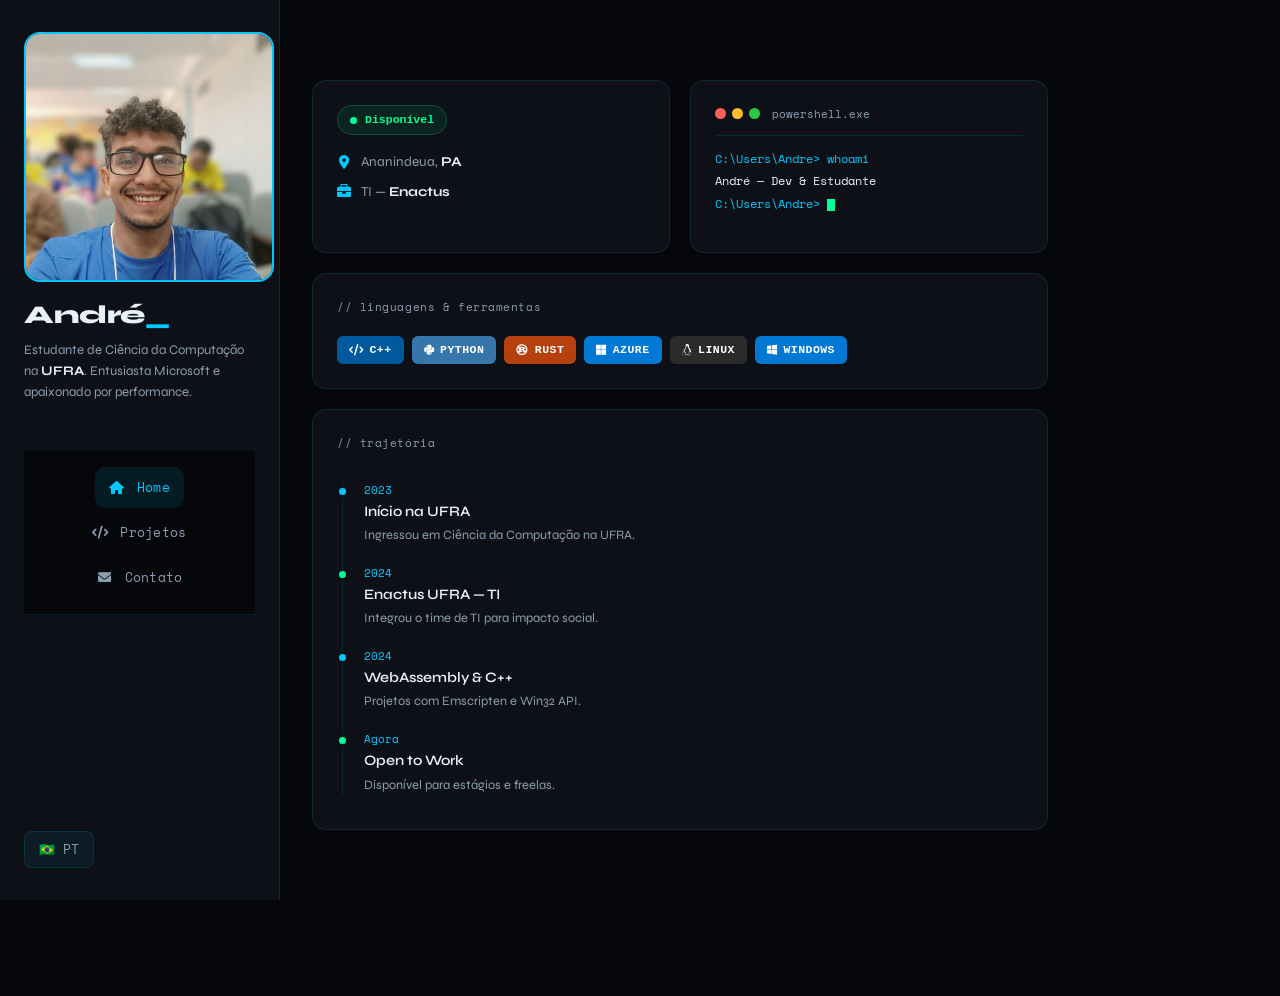
==== commit 4eb348dc: "Avatar problem" ====
--- a/index.html
+++ b/index.html
@@ -14,8 +14,7 @@
     <aside class="sidebar">
         <div class="profile-section">
             <div class="avatar-container">
-                <img src="sua-foto.jpg" alt="André" class="profile-img" onerror="this.style.display='none'">
-                <i class="fas fa-user placeholder-icon"></i>
+                <img src="/img/eu.png" alt="André" class="profile-img" onerror="this.style.display='none'">
             </div>
             <h1 class="profile-name">André<span>_</span></h1>
             <p class="profile-bio" data-i18n="hero.bio">
--- a/styles.css
+++ b/styles.css
@@ -55,7 +55,7 @@
 }
 
 .avatar-container {
-    width: 72px; height: 72px;
+    width: 250px; height: 250px;
     border-radius: 16px;
     background: #1a2530;
     display: flex; align-items: center; justify-content: center;
@@ -65,8 +65,15 @@
     flex-shrink: 0;
 }
 
-.avatar-container img { width: 100%; height: 100%; object-fit: cover; }
-.avatar-container .placeholder-icon { font-size: 2rem; color: var(--blue); }
+/*.avatar-container img { width: 100%; height: 100%; object-fit: cover; object-position: center 10%; }
+.avatar-container .placeholder-icon { font-size: 2rem; color: var(--blue); } */
+
+.profile-img {
+    width: 100%;
+    height: 100%;
+    object-fit: cover;
+    object-position: center 10%;
+}
 
 .profile-name {
     font-size: 1.6rem;
@@ -519,4 +526,67 @@
     nav { padding: 0.75rem 1.25rem; gap: 1rem; }
     nav ul { display: none; }
     main { margin: 1.5rem auto; padding: 0 1.25rem; }
+    .contact-card {
+    text-align: center;
+    display: flex;
+    flex-direction: column;
+    align-items: center;
+    gap: 1rem;
+    padding: 3rem 2rem;
+}
+
+.contact-icon {
+    font-size: 2.5rem;
+    color: var(--blue);
+    margin-bottom: 0.5rem;
+}
+
+.contact-card h3 {
+    font-family: var(--font-main);
+    font-weight: 800;
+}
+
+.contact-card p {
+    color: var(--muted);
+    font-size: 0.9rem;
+    margin-bottom: 1rem;
+}
+
+}
+/* Destaque da Linguagem Principal */
+.main-tech {
+    display: flex;
+    align-items: center;
+    gap: 8px;
+    background: rgba(0, 200, 255, 0.1);
+    color: var(--blue);
+    padding: 6px 12px;
+    border-radius: 6px;
+    border: 1px solid var(--border-hover);
+    font-family: 'Space Mono', monospace;
+    font-weight: 700;
+    font-size: 0.8rem;
+}
+
+.main-tech i {
+    font-size: 1rem;
+}
+
+/* Tags de Projeto (Secundárias) */
+.project-tags {
+    display: flex;
+    gap: 0.5rem;
+    flex-wrap: wrap;
+    margin-bottom: 1.5rem;
+    opacity: 0.8; /* Menor destaque que a main-tech */
+}
+
+.project-tag {
+    font-family: 'Space Mono', monospace;
+    font-size: 0.65rem;
+    padding: 3px 8px;
+    border-radius: 4px;
+    background: transparent;
+    border: 1px solid var(--border);
+    color: var(--muted);
 }
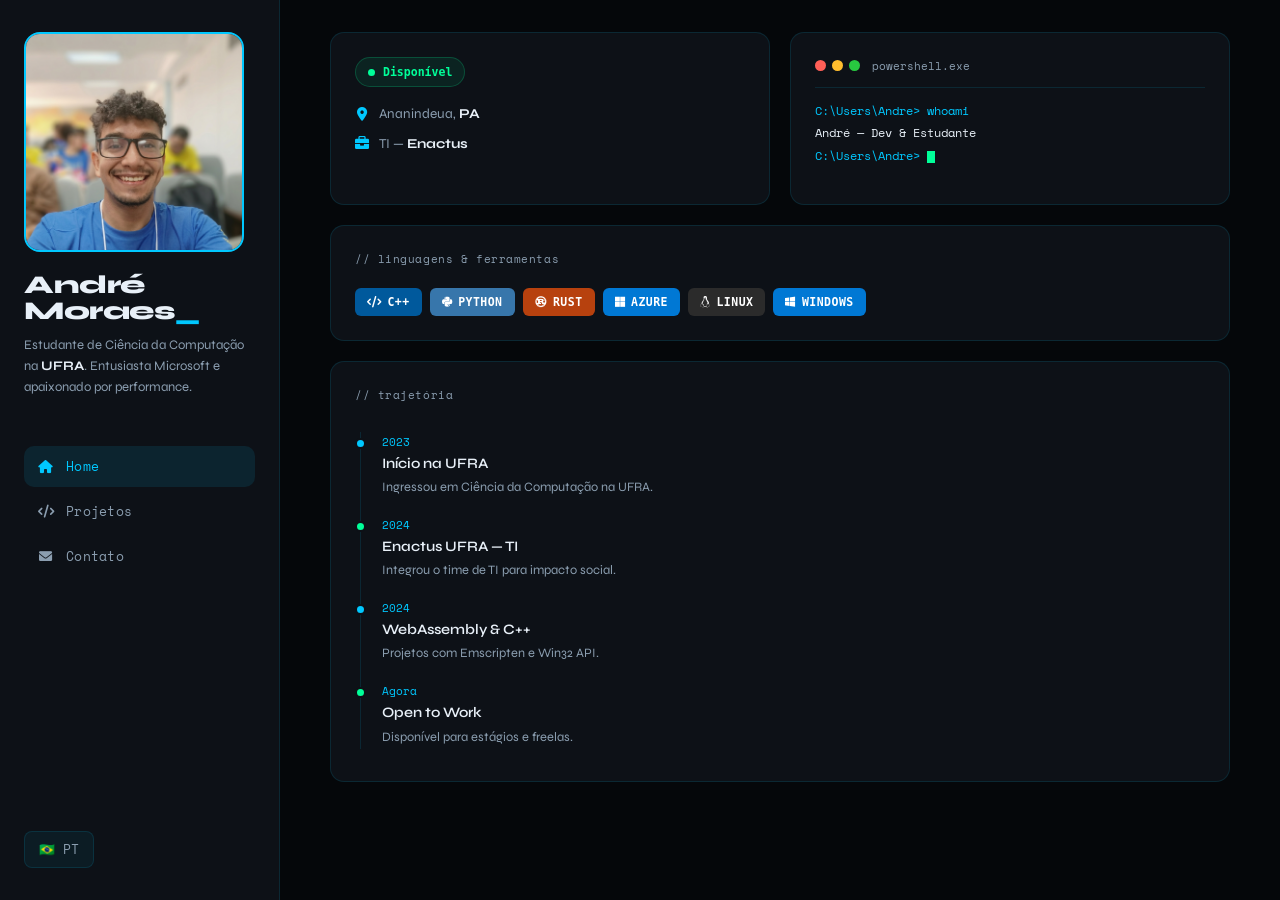
==== commit e1ba9336: "Modification about all" ====
--- a/index.html
+++ b/index.html
@@ -16,7 +16,7 @@
             <div class="avatar-container">
                 <img src="/img/eu.png" alt="André" class="profile-img" onerror="this.style.display='none'">
             </div>
-            <h1 class="profile-name">André<span>_</span></h1>
+            <h1 class="profile-name">André Moraes<span>_</span></h1>
             <p class="profile-bio" data-i18n="hero.bio">
                 Estudante de Ciência da Computação na <strong>UFRA</strong>.
                 Entusiasta Microsoft e apaixonado por performance.
--- a/styles.css
+++ b/styles.css
@@ -2,16 +2,16 @@
 *, *::before, *::after { box-sizing: border-box; margin: 0; padding: 0; }
 
 :root {
-    --bg:      #05070a;
-    --card:    #0d1117;
-    --card2:   #111820;
-    --blue:    #00c8ff;
-    --green:   #00ff99;
-    --text:    #e8f0f8;
-    --muted:   #8b9eb0;
-    --border:  rgba(0,200,255,0.12);
-    --sidebar: 280px;
-    --radius:  14px;
+    --bg:        #05070a;
+    --card:      #0d1117;
+    --card2:     #111820;
+    --blue:      #00c8ff;
+    --green:     #00ff99;
+    --text:      #e8f0f8;
+    --muted:     #8b9eb0;
+    --border:    rgba(0,200,255,0.12);
+    --sidebar:   280px;
+    --radius:    14px;
     --font-mono: 'Space Mono', monospace;
     --font-main: 'Syne', sans-serif;
 }
@@ -27,9 +27,7 @@
 }
 
 /* ===== DASHBOARD LAYOUT ===== */
-.dashboard-layout {
-    display: flex;
-}
+.dashboard-layout { display: flex; }
 
 /* ===== SIDEBAR ===== */
 .sidebar {
@@ -55,18 +53,18 @@
 }
 
 .avatar-container {
-    width: 250px; height: 250px;
+    width: 220px;
+    height: 220px;
     border-radius: 16px;
     background: #1a2530;
-    display: flex; align-items: center; justify-content: center;
+    display: flex;
+    align-items: center;
+    justify-content: center;
     overflow: hidden;
     border: 2px solid var(--blue);
     margin-bottom: 0.75rem;
     flex-shrink: 0;
 }
-
-/*.avatar-container img { width: 100%; height: 100%; object-fit: cover; object-position: center 10%; }
-.avatar-container .placeholder-icon { font-size: 2rem; color: var(--blue); } */
 
 .profile-img {
     width: 100%;
@@ -74,6 +72,8 @@
     object-fit: cover;
     object-position: center 10%;
 }
+
+.placeholder-icon { font-size: 2rem; color: var(--blue); }
 
 .profile-name {
     font-size: 1.6rem;
@@ -84,14 +84,10 @@
 }
 .profile-name span { color: var(--blue); animation: blink 1.2s step-end infinite; }
 
-.profile-bio {
-    font-size: 0.82rem;
-    color: var(--muted);
-    line-height: 1.6;
-}
+.profile-bio { font-size: 0.82rem; color: var(--muted); line-height: 1.6; }
 .profile-bio strong { color: var(--text); }
 
-/* NAV */
+/* ===== SIDE NAV ===== */
 .side-nav {
     margin-top: 2.5rem;
     display: flex;
@@ -114,16 +110,10 @@
 }
 .nav-item i { width: 16px; text-align: center; flex-shrink: 0; }
 .nav-item:hover,
-.nav-item.active {
-    background: rgba(0,200,255,0.1);
-    color: var(--blue);
-}
-
-/* SIDEBAR FOOTER */
-.sidebar-footer {
-    margin-top: auto;
-    padding-top: 1.5rem;
-}
+.nav-item.active { background: rgba(0,200,255,0.1); color: var(--blue); }
+
+/* ===== SIDEBAR FOOTER ===== */
+.sidebar-footer { margin-top: auto; padding-top: 1.5rem; }
 
 .lang-btn-alt {
     background: rgba(0,200,255,0.06);
@@ -134,7 +124,9 @@
     font-family: var(--font-mono);
     font-size: 0.8rem;
     cursor: pointer;
-    display: flex; align-items: center; gap: 8px;
+    display: flex;
+    align-items: center;
+    gap: 8px;
     transition: 0.2s;
 }
 .lang-btn-alt:hover { border-color: var(--blue); color: var(--blue); }
@@ -144,14 +136,18 @@
     margin-left: var(--sidebar);
     flex: 1;
     padding: 2rem;
-    min-height: 100vh;
-}
-
+    display: flex;
+    flex-direction: column;
+    align-items: center;
+}
+
+/* ===== GRID ===== */
 .grid-container {
     display: grid;
     grid-template-columns: repeat(2, 1fr);
     gap: 1.25rem;
     max-width: 900px;
+    width: 100%;
 }
 
 /* ===== CARDS ===== */
@@ -176,11 +172,7 @@
 }
 
 /* ===== STATUS CARD ===== */
-.card-status {
-    display: flex;
-    flex-direction: column;
-    gap: 1rem;
-}
+.card-status { display: flex; flex-direction: column; gap: 1rem; }
 
 .status-badge {
     display: inline-flex;
@@ -218,11 +210,7 @@
 .status-row strong { color: var(--text); }
 
 /* ===== SKILLS ===== */
-.skill-cloud {
-    display: flex;
-    flex-wrap: wrap;
-    gap: 8px;
-}
+.skill-cloud { display: flex; flex-wrap: wrap; gap: 8px; }
 
 .skill-badge {
     display: inline-flex;
@@ -254,27 +242,14 @@
     margin-bottom: 0.75rem;
 }
 
-.tb {
-    width: 11px; height: 11px;
-    border-radius: 50%;
-}
+.tb { width: 11px; height: 11px; border-radius: 50%; }
 .tb-r { background: #ff5f57; }
 .tb-y { background: #ffbd2e; }
 .tb-g { background: #28c840; }
 
-.term-title {
-    font-size: 0.7rem;
-    color: var(--muted);
-    margin-left: 6px;
-}
-
-.term-body {
-    font-size: 0.78rem;
-    color: var(--green);
-    min-height: 80px;
-    line-height: 1.8;
-}
-
+.term-title { font-size: 0.7rem; color: var(--muted); margin-left: 6px; }
+
+.term-body { font-size: 0.78rem; color: var(--green); min-height: 80px; line-height: 1.8; }
 .term-line { color: var(--text); }
 .term-line.cmd { color: var(--blue); }
 
@@ -296,12 +271,7 @@
     background: var(--border);
 }
 
-.tl-item {
-    display: flex;
-    gap: 1rem;
-    padding: 0.6rem 0;
-    position: relative;
-}
+.tl-item { display: flex; gap: 1rem; padding: 0.6rem 0; position: relative; }
 
 .tl-dot {
     width: 11px; height: 11px;
@@ -312,104 +282,85 @@
     margin-top: 4px;
     z-index: 1;
 }
-
 .tl-dot.green { background: var(--green); }
 
 .tl-content { flex: 1; }
-
-.tl-year {
-    font-family: var(--font-mono);
-    font-size: 0.68rem;
-    color: var(--blue);
-    margin-bottom: 1px;
-}
-
-.tl-title {
-    font-size: 0.9rem;
-    font-weight: 600;
+.tl-year { font-family: var(--font-mono); font-size: 0.68rem; color: var(--blue); margin-bottom: 1px; }
+.tl-title { font-size: 0.9rem; font-weight: 600; color: var(--text); margin-bottom: 2px; }
+.tl-desc { font-size: 0.8rem; color: var(--muted); }
+
+/* ===== HEADER PROJECTS PAGE ===== */
+.header-flex {
+    display: flex;
+    flex-direction: column;
+    align-items: center;
+    justify-content: center;
+    margin-bottom: 2.5rem;
+    gap: 1rem;
+    width: 100%;
+    max-width: 900px;
+}
+
+.page-title {
+    font-size: 2.8rem;
+    font-weight: 800;
+    letter-spacing: -1px;
+    background: linear-gradient(90deg, #00c8ff, #00ff99);
+    -webkit-background-clip: text;
+    -webkit-text-fill-color: transparent;
+}
+
+.header-group { display: flex; align-items: center; gap: 12px; }
+
+.search-container {
+    position: relative;
+    display: flex;
+    align-items: center;
+    gap: 8px;
+    background: var(--card);
+    border: 1px solid var(--border);
+    padding: 8px 15px;
+    border-radius: 8px;
+    width: 300px;
+    transition: 0.2s;
+}
+.search-container:focus-within { border-color: var(--blue); box-shadow: 0 0 10px rgba(0,200,255,0.15); }
+.search-container i { color: var(--muted); font-size: 0.8rem; }
+.search-container input {
+    background: none;
+    border: none;
+    outline: none;
     color: var(--text);
-    margin-bottom: 2px;
-}
-
-.tl-desc {
+    font-family: var(--font-mono);
     font-size: 0.8rem;
-    color: var(--muted);
-}
-
-/* ===== PROJECTS PAGE — TOP NAV ===== */
-nav {
-    position: sticky;
-    top: 0;
-    z-index: 50;
-    display: flex;
-    align-items: center;
-    gap: 2rem;
-    padding: 1rem 2.5rem;
-    background: rgba(5,7,10,0.85);
-    backdrop-filter: blur(12px);
-    border-bottom: 1px solid var(--border);
-}
-
-nav .logo {
-    font-size: 1.1rem;
-    font-weight: 800;
+    width: 100%;
+}
+.search-container input::placeholder { color: var(--muted); }
+
+.filter-open-btn {
+    background: var(--card);
+    border: 1px solid var(--border);
     color: var(--text);
-    text-decoration: none;
-    letter-spacing: 0.05em;
-    margin-right: auto;
-}
-nav .logo span { color: var(--blue); }
-
-nav ul {
-    list-style: none;
-    display: flex;
-    gap: 0.25rem;
-}
-
-nav ul li a {
-    text-decoration: none;
-    color: var(--muted);
+    padding: 8px 14px;
+    border-radius: 8px;
+    cursor: pointer;
     font-family: var(--font-mono);
     font-size: 0.8rem;
-    padding: 6px 12px;
-    border-radius: 8px;
     transition: 0.2s;
 }
-nav ul li a:hover,
-nav ul li a.active { color: var(--blue); background: rgba(0,200,255,0.08); }
-
-.lang-btn {
-    background: rgba(0,200,255,0.06);
-    border: 1px solid var(--border);
-    color: var(--muted);
-    padding: 6px 12px;
-    border-radius: 8px;
-    font-family: var(--font-mono);
-    font-size: 0.8rem;
-    cursor: pointer;
-    display: flex; align-items: center; gap: 6px;
-    transition: 0.2s;
-}
-.lang-btn:hover { border-color: var(--blue); color: var(--blue); }
-
-/* ===== PROJECT CARDS (projects.html) ===== */
-main {
-    max-width: 800px;
-    margin: 3rem auto;
-    padding: 0 2rem;
-    display: flex;
-    flex-direction: column;
-    gap: 1.5rem;
-}
-
+.filter-open-btn:hover { border-color: var(--blue); color: var(--blue); }
+
+/* ===== PROJECT CARDS ===== */
 .card-project-full {
     background: var(--card);
     border: 1px solid var(--border);
     border-radius: var(--radius);
     padding: 2rem;
     transition: border-color 0.2s;
+    width: 100%;
 }
 .card-project-full:hover { border-color: rgba(0,200,255,0.3); }
+.card-project-full.hidden { display: none; }
 
 .project-header {
     display: flex;
@@ -418,7 +369,20 @@
     margin-bottom: 0.75rem;
 }
 
-.project-icon { font-size: 1.4rem; line-height: 1; }
+.main-tech {
+    display: flex;
+    align-items: center;
+    gap: 8px;
+    background: rgba(0,200,255,0.1);
+    color: var(--blue);
+    padding: 6px 12px;
+    border-radius: 6px;
+    border: 1px solid var(--border);
+    font-family: var(--font-mono);
+    font-weight: 700;
+    font-size: 0.8rem;
+}
+.main-tech i { font-size: 1rem; }
 
 .project-meta {
     font-family: var(--font-mono);
@@ -443,14 +407,12 @@
 
 .project-tag {
     font-family: var(--font-mono);
-    font-size: 0.68rem;
-    color: var(--blue);
-    background: rgba(0,200,255,0.08);
-    border: 1px solid rgba(0,200,255,0.2);
-    padding: 3px 10px;
-    border-radius: 99px;
-    text-transform: uppercase;
-    letter-spacing: 0.04em;
+    font-size: 0.65rem;
+    padding: 3px 8px;
+    border-radius: 4px;
+    background: transparent;
+    border: 1px solid var(--border);
+    color: var(--muted);
 }
 
 .project-details {
@@ -465,6 +427,7 @@
 
 .project-links { display: flex; gap: 10px; flex-wrap: wrap; }
 
+/* ===== BUTTONS ===== */
 .btn-link {
     display: inline-flex;
     align-items: center;
@@ -486,11 +449,100 @@
 .btn-gh:hover { background: rgba(255,255,255,0.1); border-color: rgba(255,255,255,0.25); }
 
 .btn-demo {
+    display: inline-flex;
+    align-items: center;
+    gap: 7px;
+    padding: 8px 18px;
+    border-radius: 8px;
+    font-family: var(--font-mono);
+    font-size: 0.78rem;
+    text-decoration: none;
+    font-weight: 700;
+    transition: 0.2s;
     background: rgba(0,200,255,0.1);
     border: 1px solid rgba(0,200,255,0.25);
     color: var(--blue);
+    cursor: pointer;
 }
 .btn-demo:hover { background: rgba(0,200,255,0.18); }
+
+/* ===== CONTACT CARDS ===== */
+.contact-card {
+    text-align: center;
+    display: flex;
+    flex-direction: column;
+    align-items: center;
+    gap: 1rem;
+    padding: 2.5rem 2rem;
+}
+
+.contact-icon {
+    font-size: 2.5rem;
+    color: var(--blue);
+}
+
+.contact-card h3 {
+    font-family: var(--font-main);
+    font-weight: 800;
+    font-size: 1.1rem;
+}
+
+.contact-card p {
+    color: var(--muted);
+    font-size: 0.9rem;
+}
+
+/* ===== FILTER MODAL ===== */
+.filter-modal {
+    position: fixed;
+    inset: 0;
+    background: rgba(0,0,0,0.65);
+    display: none;
+    align-items: center;
+    justify-content: center;
+    z-index: 999;
+}
+.filter-modal.active { display: flex; }
+
+.filter-box {
+    background: var(--card);
+    border: 1px solid var(--border);
+    padding: 1.5rem;
+    border-radius: 12px;
+    min-width: 320px;
+    animation: fadeIn 0.2s ease;
+}
+
+.filter-header {
+    display: flex;
+    justify-content: space-between;
+    align-items: center;
+    margin-bottom: 1rem;
+}
+
+#close-filter {
+    background: none;
+    border: none;
+    color: var(--text);
+    font-size: 1.5rem;
+    cursor: pointer;
+}
+
+.filter-container { display: flex; gap: 8px; flex-wrap: wrap; }
+
+.filter-btn {
+    background: transparent;
+    border: 1px solid var(--border);
+    color: var(--muted);
+    padding: 6px 12px;
+    border-radius: 6px;
+    font-family: var(--font-mono);
+    font-size: 0.75rem;
+    cursor: pointer;
+    transition: 0.2s;
+}
+.filter-btn:hover { border-color: var(--blue); color: var(--blue); }
+.filter-btn.active { background: rgba(0,200,255,0.1); border-color: var(--blue); color: var(--blue); }
 
 /* ===== FOOTER ===== */
 footer {
@@ -513,6 +565,11 @@
 @keyframes pulse-green {
     0%, 100% { box-shadow: 0 0 0 0 rgba(0,255,153,0.4); }
     50%       { box-shadow: 0 0 0 5px rgba(0,255,153,0); }
+}
+
+@keyframes fadeIn {
+    from { opacity: 0; transform: scale(0.95); }
+    to   { opacity: 1; transform: scale(1); }
 }
 
 /* ===== RESPONSIVE ===== */
@@ -522,71 +579,6 @@
     .grid-container { grid-template-columns: 1fr; }
     .card-skills,
     .card-timeline { grid-column: span 1; }
-
-    nav { padding: 0.75rem 1.25rem; gap: 1rem; }
-    nav ul { display: none; }
-    main { margin: 1.5rem auto; padding: 0 1.25rem; }
-    .contact-card {
-    text-align: center;
-    display: flex;
-    flex-direction: column;
-    align-items: center;
-    gap: 1rem;
-    padding: 3rem 2rem;
-}
-
-.contact-icon {
-    font-size: 2.5rem;
-    color: var(--blue);
-    margin-bottom: 0.5rem;
-}
-
-.contact-card h3 {
-    font-family: var(--font-main);
-    font-weight: 800;
-}
-
-.contact-card p {
-    color: var(--muted);
-    font-size: 0.9rem;
-    margin-bottom: 1rem;
-}
-
-}
-/* Destaque da Linguagem Principal */
-.main-tech {
-    display: flex;
-    align-items: center;
-    gap: 8px;
-    background: rgba(0, 200, 255, 0.1);
-    color: var(--blue);
-    padding: 6px 12px;
-    border-radius: 6px;
-    border: 1px solid var(--border-hover);
-    font-family: 'Space Mono', monospace;
-    font-weight: 700;
-    font-size: 0.8rem;
-}
-
-.main-tech i {
-    font-size: 1rem;
-}
-
-/* Tags de Projeto (Secundárias) */
-.project-tags {
-    display: flex;
-    gap: 0.5rem;
-    flex-wrap: wrap;
-    margin-bottom: 1.5rem;
-    opacity: 0.8; /* Menor destaque que a main-tech */
-}
-
-.project-tag {
-    font-family: 'Space Mono', monospace;
-    font-size: 0.65rem;
-    padding: 3px 8px;
-    border-radius: 4px;
-    background: transparent;
-    border: 1px solid var(--border);
-    color: var(--muted);
+    .header-flex { align-items: flex-start; }
+    .search-container { width: 100%; }
 }
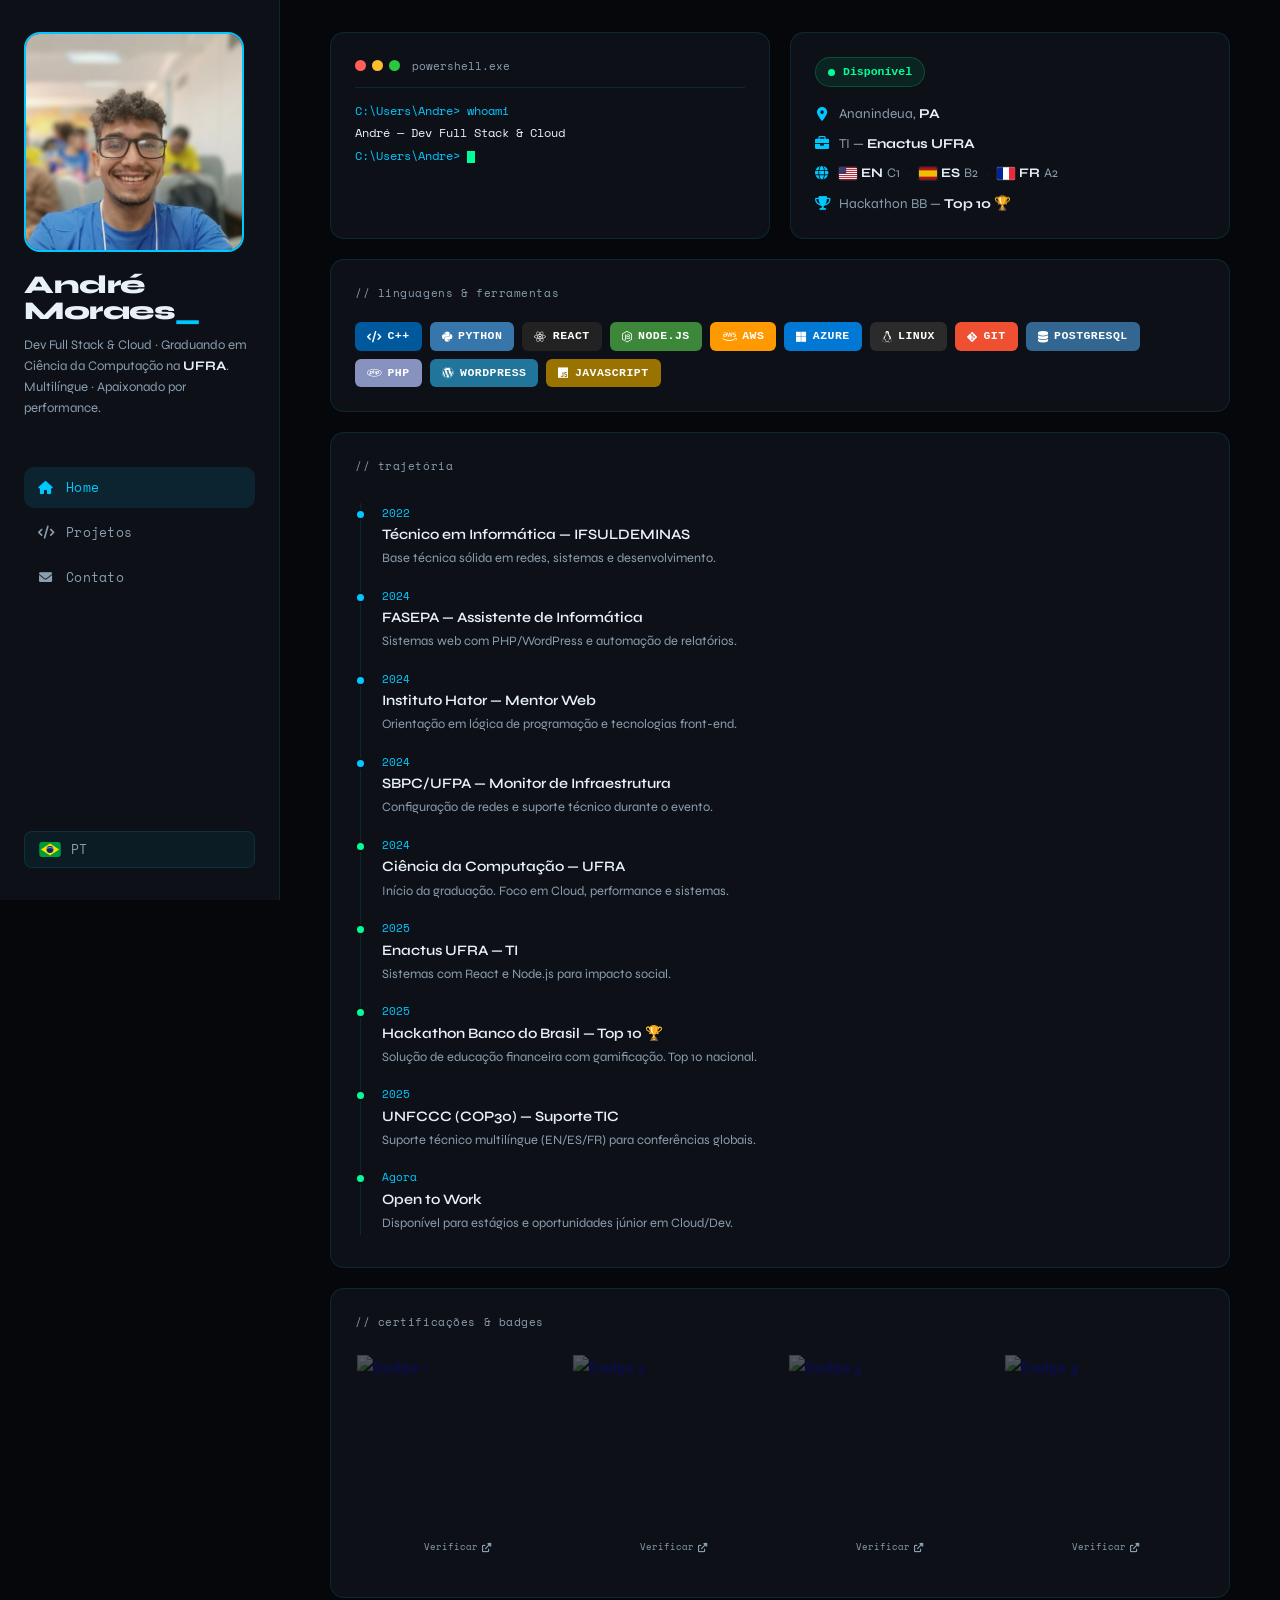
==== commit 91907741: "Bagdes" ====
--- a/index.html
+++ b/index.html
@@ -14,12 +14,11 @@
     <aside class="sidebar">
         <div class="profile-section">
             <div class="avatar-container">
-                <img src="/img/eu.png" alt="André" class="profile-img" onerror="this.style.display='none'">
+                <img src="img/eu.png" alt="André" class="profile-img" onerror="this.style.display='none'">
             </div>
             <h1 class="profile-name">André Moraes<span>_</span></h1>
             <p class="profile-bio" data-i18n="hero.bio">
-                Estudante de Ciência da Computação na <strong>UFRA</strong>.
-                Entusiasta Microsoft e apaixonado por performance.
+                Dev Full Stack & Cloud · Graduando em Ciência da Computação na <strong>UFRA</strong>. Multilíngue · Apaixonado por performance.
             </p>
         </div>
 
@@ -32,15 +31,15 @@
                 <i class="fas fa-code"></i>
                 <span data-i18n="nav.projects">Projetos</span>
             </a>
-            <a href="#contact" class="nav-item">
+            <a href="contact.html" class="nav-item">
                 <i class="fas fa-envelope"></i>
                 <span data-i18n="nav.contact">Contato</span>
             </a>
         </nav>
 
         <div class="sidebar-footer">
-            <button class="lang-btn-alt" onclick="toggleLang()">
-                <span id="lang-flag">🇧🇷</span>
+            <button class="lang-btn-alt" onclick="toggleLang()" title="Trocar idioma / Switch language">
+                <span id="lang-flag"></span>
                 <span id="lang-label">PT</span>
             </button>
         </div>
@@ -50,25 +49,7 @@
     <main class="main-content">
         <div class="grid-container">
 
-            <!-- Status -->
-            <section class="card card-status">
-                <span class="status-badge">
-                    <span class="dot-green"></span>
-                    <span data-i18n="status.open">Disponível</span>
-                </span>
-                <div class="status-info">
-                    <div class="status-row">
-                        <i class="fas fa-map-marker-alt"></i>
-                        <span>Ananindeua, <strong>PA</strong></span>
-                    </div>
-                    <div class="status-row">
-                        <i class="fas fa-briefcase"></i>
-                        <span>TI — <strong>Enactus</strong></span>
-                    </div>
-                </div>
-            </section>
-
-            <!-- Terminal -->
+             <!-- Terminal -->
             <section class="card card-terminal">
                 <div class="term-bar">
                     <span class="tb tb-r"></span>
@@ -84,16 +65,95 @@
                 </div>
             </section>
 
+            <!-- Status -->
+            <section class="card card-status">
+                <span class="status-badge">
+                    <span class="dot-green"></span>
+                    <span data-i18n="status.open">Disponível</span>
+                </span>
+                <div class="status-info">
+                    <div class="status-row">
+                        <i class="fas fa-map-marker-alt"></i>
+                        <span>Ananindeua, <strong>PA</strong></span>
+                    </div>
+                    <div class="status-row">
+                        <i class="fas fa-briefcase"></i>
+                        <span>TI — <strong>Enactus UFRA</strong></span>
+                    </div>
+                    <div class="status-row">
+                        <i class="fas fa-globe"></i>
+                        <div class="lang-flags" id="lang-flags-row"></div>
+                    </div>
+                    <div class="status-row">
+                        <i class="fas fa-trophy"></i>
+                        <span>Hackathon BB — <strong>Top 10 🏆</strong></span>
+                    </div>
+                </div>
+            </section>
+
+           
+
             <!-- Skills -->
             <section class="card card-skills">
-                <p class="section-title" data-i18n="skills.title">// linguagens & ferramentas</p>
+                <p class="section-title" data-i18n="skills.title">// Linguagens & Ferramentas</p>
                 <div class="skill-cloud" id="skill-cloud"></div>
             </section>
 
             <!-- Timeline -->
             <section class="card card-timeline">
-                <p class="section-title" data-i18n="trajectory.title">// trajetória</p>
+                <p class="section-title" data-i18n="trajectory.title">// Trajetória</p>
                 <div class="timeline" id="timeline-list"></div>
+            </section>
+
+
+            <!-- Badges -->
+            <section class="card card-badges">
+                <p class="section-title" data-i18n="badges.title">// Badges</p>
+                <div class="badges-scroll">
+                    <div class="badges-track">
+
+                        <a href="https://www.credly.com/badges/f66b74c3-1a6a-46a1-bd2d-5753f6a320ff" target="_blank" class="badge-card">
+                            <img src="https://images.credly.com/images/f1f94d14-e573-4013-9386-62d417d5a3fb/image.png" onerror="this.style.opacity='0.3'" alt="Badge 1" class="badge-img">
+                            <span data-i18n="badges.verify" class="badge-verify">Verificar <i class="fas fa-external-link-alt"></i></span>
+                        </a>
+
+                        <a href="https://www.credly.com/badges/6dfd1460-e96a-4430-bd20-9026d4935305" target="_blank" class="badge-card">
+                            <img src="https://images.credly.com/size/680x680/images/fd262680-b0e1-41e0-bd03-6f9ea2b0c4e8/image.png" onerror="this.style.opacity='0.3'" alt="Badge 2" class="badge-img">
+                            <span data-i18n="badges.verify" class="badge-verify">Verificar <i class="fas fa-external-link-alt"></i></span>
+                        </a>
+
+                        <a href="https://www.credly.com/badges/5e8885d3-f270-4e85-b4a2-65f384630ac2" target="_blank" class="badge-card">
+                            <img src="https://images.credly.com/size/680x680/images/3f802526-7274-4230-91ab-f6d1a35340e6/image.png" onerror="this.style.opacity='0.3'" alt="Badge 3" class="badge-img">
+                            <span data-i18n="badges.verify" class="badge-verify">Verificar <i class="fas fa-external-link-alt"></i></span>
+                        </a>
+
+                        <a href="https://www.credly.com/badges/83bd3bc7-4998-4284-a50d-fd4e18f8ba09" target="_blank" class="badge-card">
+                            <img src="https://images.credly.com/size/680x680/images/68c0b94d-f6ac-40b1-a0e0-921439eb092e/image.png" onerror="this.style.opacity='0.3'" alt="Badge 4" class="badge-img">
+                            <span data-i18n="badges.verify" class="badge-verify">Verificar <i class="fas fa-external-link-alt"></i></span>
+                        </a>
+
+                        <a href="https://www.credly.com/badges/c263d8c5-c6bc-4754-bbf1-5927411b3d8e" target="_blank" class="badge-card">
+                            <img src="https://images.credly.com/size/680x680/images/af8c6b4e-fc31-47c4-8dcb-eb7a2065dc5b/I2CS__1_.png" onerror="this.style.opacity='0.3'" alt="Badge 5" class="badge-img">
+                            <span data-i18n="badges.verify" class="badge-verify">Verificar <i class="fas fa-external-link-alt"></i></span>
+                        </a>
+
+                        <a href="https://www.credly.com/badges/6f5abd9c-e66e-4182-940d-7bf7d1d3f43a" target="_blank" class="badge-card">
+                            <img src="https://images.credly.com/size/680x680/images/49c099bd-8542-4f48-8c03-f21799dcaf51/image.png" onerror="this.style.opacity='0.3'" alt="Badge 6" class="badge-img">
+                            <span data-i18n="badges.verify" class="badge-verify">Verificar <i class="fas fa-external-link-alt"></i></span>
+                        </a>
+
+                        <a href="https://www.credly.com/badges/fe1d09f8-1346-4c15-ac0a-7642911c57bf" target="_blank" class="badge-card">
+                            <img src="https://images.credly.com/size/680x680/images/0ca5f542-fb5e-4a22-9b7a-c1a1ce4c3db7/EndpointSecurity.png" onerror="this.style.opacity='0.3'" alt="Badge 8" class="badge-img">
+                            <span data-i18n="badges.verify" class="badge-verify">Verificar <i class="fas fa-external-link-alt"></i></span>
+                        </a>
+
+                        <a href="https://www.credly.com/badges/97bd0e93-2bc0-45cb-a5b9-6ff5d4ac9fd1" target="_blank" class="badge-card">
+                            <img src="https://images.credly.com/size/680x680/images/04e8034c-81f5-4f7f-ab23-e8b428c31ce9/ITE.png" onerror="this.style.opacity='0.3'" alt="Badge 10" class="badge-img">
+                            <span data-i18n="badges.verify" class="badge-verify">Verificar <i class="fas fa-external-link-alt"></i></span>
+                        </a>
+
+                    </div>
+                </div>
             </section>
 
         </div>
@@ -101,4 +161,4 @@
 
     <script src="script.js" defer></script>
 </body>
-</html>+</html>
--- a/styles.css
+++ b/styles.css
@@ -115,6 +115,7 @@
 /* ===== SIDEBAR FOOTER ===== */
 .sidebar-footer { margin-top: auto; padding-top: 1.5rem; }
 
+/* ── Botão de idioma com bandeira real ── */
 .lang-btn-alt {
     background: rgba(0,200,255,0.06);
     border: 1px solid var(--border);
@@ -126,10 +127,26 @@
     cursor: pointer;
     display: flex;
     align-items: center;
-    gap: 8px;
+    gap: 10px;
     transition: 0.2s;
+    width: 100%;
 }
 .lang-btn-alt:hover { border-color: var(--blue); color: var(--blue); }
+
+#lang-flag {
+    display: flex;
+    align-items: center;
+    line-height: 1;
+    border-radius: 3px;
+    overflow: hidden;
+    flex-shrink: 0;
+}
+
+#lang-flag svg {
+    display: block;
+    border-radius: 2px;
+    box-shadow: 0 0 0 1px rgba(255,255,255,0.1);
+}
 
 /* ===== MAIN CONTENT ===== */
 .main-content {
@@ -544,6 +561,41 @@
 .filter-btn:hover { border-color: var(--blue); color: var(--blue); }
 .filter-btn.active { background: rgba(0,200,255,0.1); border-color: var(--blue); color: var(--blue); }
 
+/* ===== CV CARD ===== */
+.cv-card {
+    border-color: rgba(0,255,153,0.2);
+    background: linear-gradient(135deg, var(--card) 60%, rgba(0,255,153,0.04));
+}
+.cv-card:hover { border-color: rgba(0,255,153,0.4); }
+
+.cv-icon { color: var(--green) !important; }
+
+.cv-buttons {
+    display: flex;
+    gap: 8px;
+    flex-wrap: wrap;
+    justify-content: center;
+}
+
+.btn-cv-download {
+    background: rgba(0,255,153,0.1);
+    border: 1px solid rgba(0,255,153,0.3);
+    color: var(--green);
+}
+.btn-cv-download:hover { background: rgba(0,255,153,0.18); }
+
+/* ===== HIGHLIGHT CARD (Hackathon) ===== */
+.card-highlight {
+    border-color: rgba(255,215,0,0.25);
+    background: linear-gradient(135deg, var(--card) 60%, rgba(255,215,0,0.04));
+}
+.card-highlight:hover { border-color: rgba(255,215,0,0.45); }
+.card-highlight .main-tech {
+    background: rgba(255,215,0,0.1);
+    border-color: rgba(255,215,0,0.3);
+    color: #FFD700;
+}
+
 /* ===== FOOTER ===== */
 footer {
     text-align: center;
@@ -555,6 +607,17 @@
     margin-top: 2rem;
 }
 footer span { color: var(--blue); }
+
+/* ===== SPINNER (tradução automática) ===== */
+@keyframes spin { to { transform: rotate(360deg); } }
+.spinner {
+    width: 10px; height: 10px;
+    border: 2px solid var(--border);
+    border-top-color: var(--blue);
+    border-radius: 50%;
+    animation: spin 0.7s linear infinite;
+    display: inline-block;
+}
 
 /* ===== ANIMATIONS ===== */
 @keyframes blink {
@@ -581,4 +644,89 @@
     .card-timeline { grid-column: span 1; }
     .header-flex { align-items: flex-start; }
     .search-container { width: 100%; }
-}+}
+
+/* ===== BADGES ===== */
+.card-badges { grid-column: span 2; }
+
+.badges-scroll {
+    overflow-x: auto;
+    overflow-y: hidden;
+    padding-bottom: 10px;
+    /* barra de rolagem estilizada */
+    scrollbar-width: thin;
+    scrollbar-color: var(--blue) rgba(0,200,255,0.06);
+}
+.badges-scroll::-webkit-scrollbar { height: 4px; }
+.badges-scroll::-webkit-scrollbar-track { background: rgba(0,200,255,0.06); border-radius: 99px; }
+.badges-scroll::-webkit-scrollbar-thumb { background: var(--blue); border-radius: 99px; }
+
+.badges-track {
+    display: flex;
+    gap: 1rem;
+    width: max-content;
+    padding: 4px 2px 8px;
+}
+
+.badge-card {
+    display: flex;
+    flex-direction: column;
+    align-items: center;
+    gap: 8px;
+    text-decoration: none;
+    padding: 0; /* remove o espaço interno */
+    width: 200px;
+    height: 200px;
+    flex-shrink: 0;
+    overflow: hidden; 
+    transition: border-color 0.2s, transform 0.2s;
+}
+
+.badge-img {
+    width: 100%;
+    height: 100%;
+    object-fit: cover; /* cobre todo o card */
+    border-radius: 0; /* evita conflito com o container */
+}
+.badge-card:hover {
+    transform: translateY(-3px);
+    overflow: visible;
+    padding: 1rem; /* adiciona espaço para o texto de verificação */
+}
+
+
+
+.badge-verify {
+    font-family: var(--font-mono);
+    font-size: 0.58rem;
+    color: var(--muted);
+    display: flex;
+    align-items: center;
+    gap: 4px;
+    transition: color 0.2s;
+}
+.badge-card:hover .badge-verify { color: var(--blue); }
+
+/* ===== IDIOMAS COM BANDEIRAS (status card) ===== */
+.lang-flags {
+    display: flex;
+    align-items: center;
+    gap: 6px;
+    flex-wrap: wrap;
+}
+
+.lang-flag-item {
+    display: flex;
+    align-items: center;
+    gap: 4px;
+    font-size: 0.82rem;
+    color: var(--muted);
+}
+
+.lang-flag-item svg {
+    border-radius: 2px;
+    box-shadow: 0 0 0 1px rgba(255,255,255,0.08);
+    flex-shrink: 0;
+}
+
+.lang-flag-item strong { color: var(--text); }
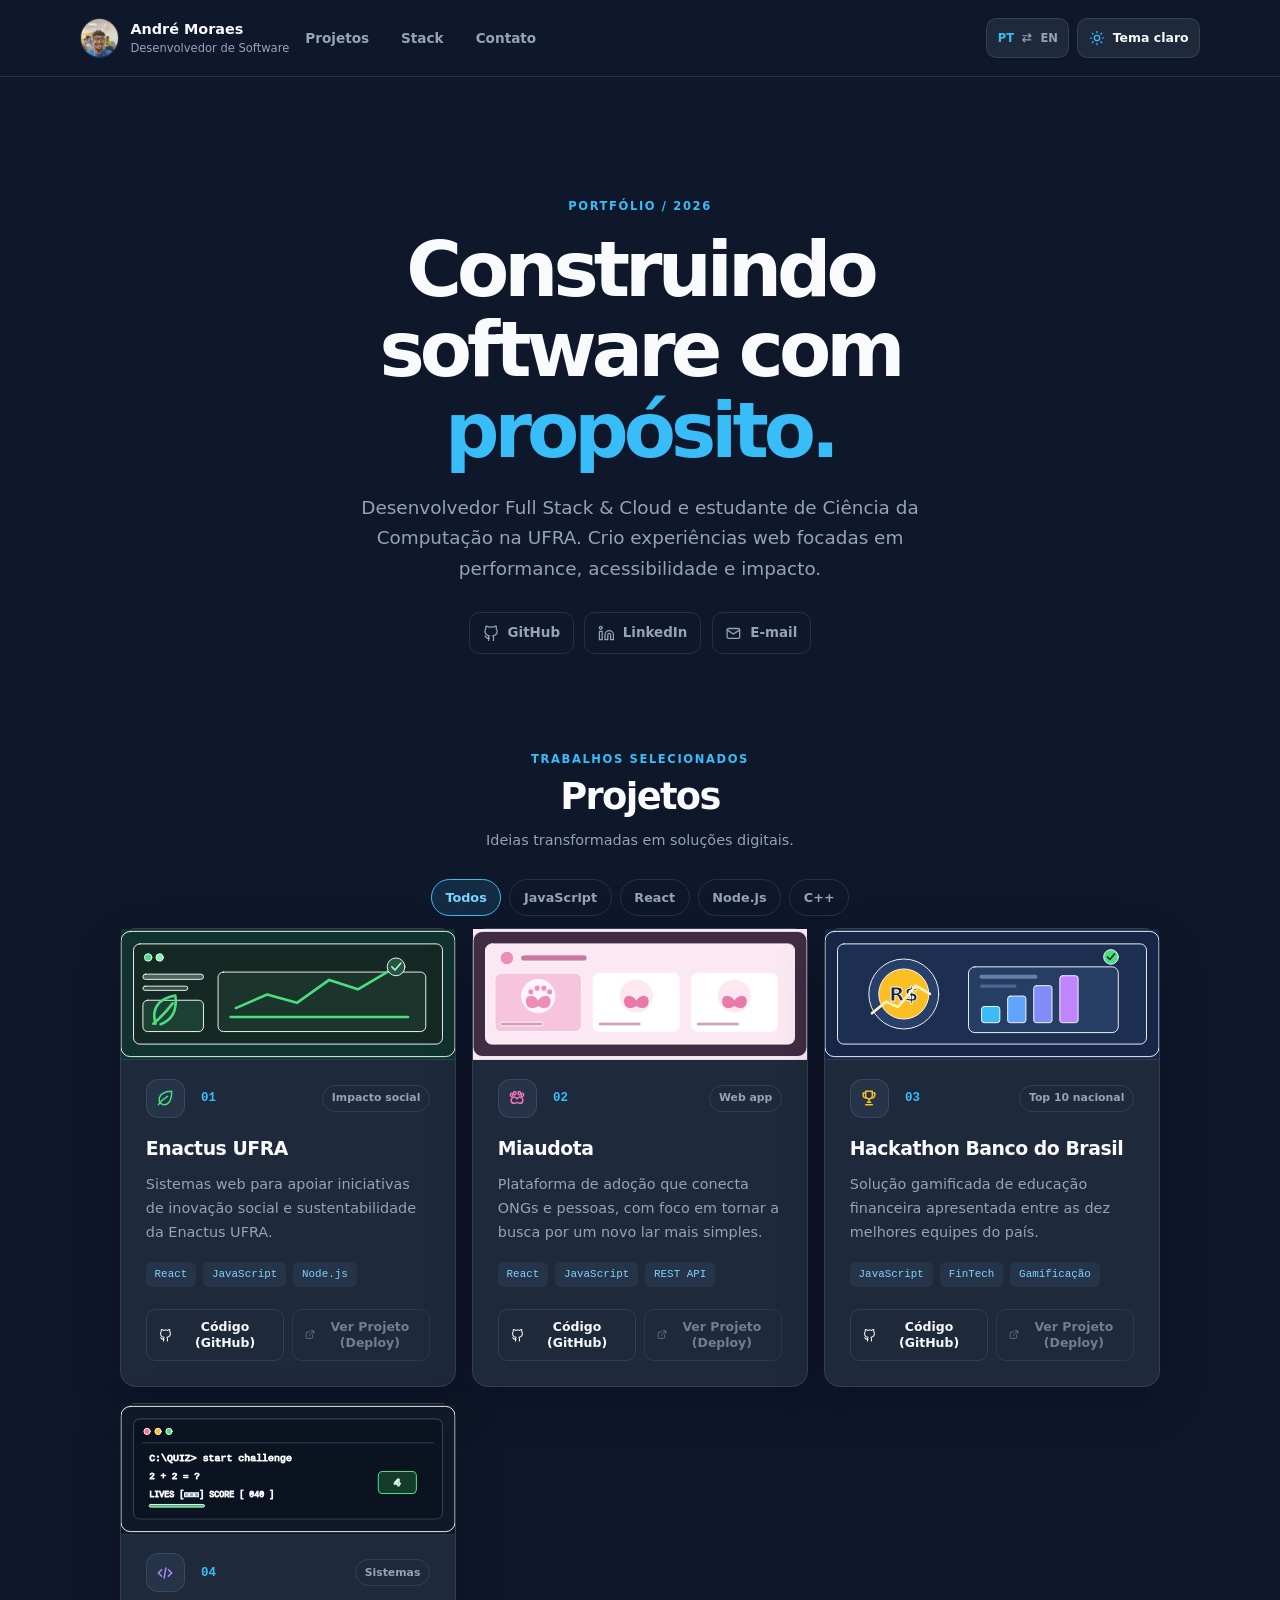
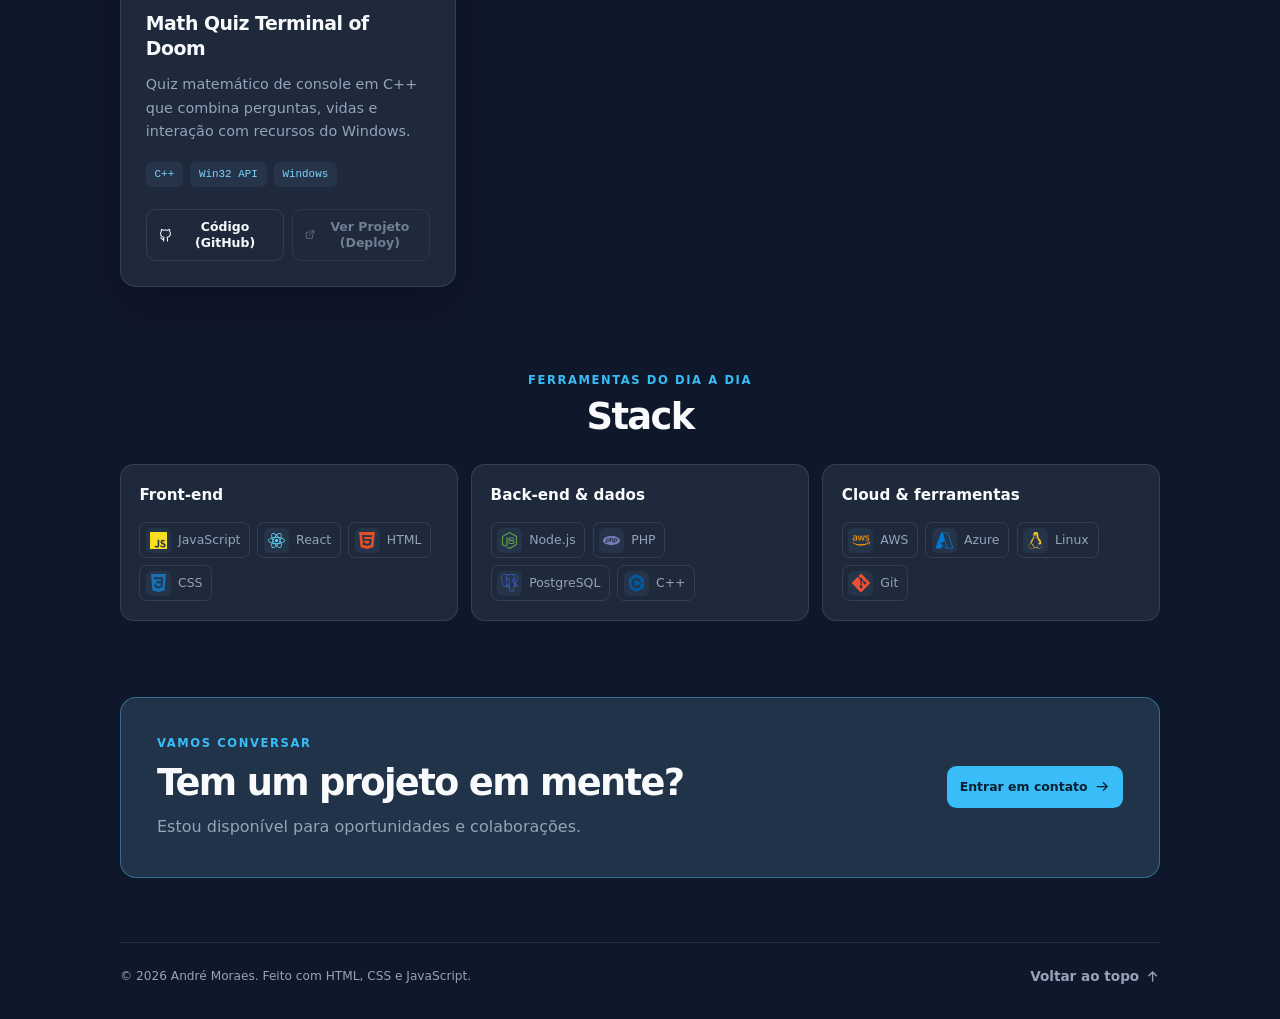
==== commit 3c52a517: "Centraliza seções e adiciona ícones da stack" ====
--- a/index.html
+++ b/index.html
@@ -1,164 +1,356 @@
 <!DOCTYPE html>
-<html lang="pt-br">
+<html lang="pt-BR" data-theme="dark">
 <head>
     <meta charset="UTF-8">
-    <meta name="viewport" content="width=device-width, initial-scale=1.0">
-    <title>André | Portfólio</title>
-    <link href="https://fonts.googleapis.com/css2?family=Space+Mono:wght@400;700&family=Syne:wght@400;600;800&display=swap" rel="stylesheet">
-    <link rel="stylesheet" href="https://cdnjs.cloudflare.com/ajax/libs/font-awesome/6.0.0/css/all.min.css">
-    <link rel="stylesheet" href="styles.css">
+    <meta name="viewport" content="width=device-width, initial-scale=1">
+    <meta name="theme-color" content="#0F172A">
+    <meta name="description" content="Portfólio de André Moraes, desenvolvedor de software com foco em aplicações web, cloud e performance." data-i18n-content="page.description">
+    <title data-i18n="page.title">André Moraes — Desenvolvedor de Software</title>
+    <link rel="stylesheet" href="style.css">
+    <script src="script.js" defer></script>
 </head>
-<body class="dashboard-layout">
-
-    <!-- ── SIDEBAR ── -->
-    <aside class="sidebar">
-        <div class="profile-section">
-            <div class="avatar-container">
-                <img src="img/eu.png" alt="André" class="profile-img" onerror="this.style.display='none'">
-            </div>
-            <h1 class="profile-name">André Moraes<span>_</span></h1>
-            <p class="profile-bio" data-i18n="hero.bio">
-                Dev Full Stack & Cloud · Graduando em Ciência da Computação na <strong>UFRA</strong>. Multilíngue · Apaixonado por performance.
-            </p>
+<body>
+    <a class="skip-link" href="#conteudo" data-i18n="skip">Pular para o conteúdo</a>
+
+    <header class="site-header" id="topo">
+        <div class="header-inner">
+            <a class="brand" href="#topo" aria-label="André Moraes — início">
+                <span class="brand-mark" aria-hidden="true">
+                    <img src="img/eu.png" alt="">
+                </span>
+                <span>
+                    <strong>André Moraes</strong>
+                    <small data-i18n="brand.role">Desenvolvedor de Software</small>
+                </span>
+            </a>
+
+            <nav class="main-nav" aria-label="Navegação principal" data-i18n-aria-label="nav.label">
+                <a href="#projetos" data-i18n="nav.projects">Projetos</a>
+                <a href="#habilidades" data-i18n="nav.stack">Stack</a>
+                <a href="#contato" data-i18n="nav.contact">Contato</a>
+            </nav>
+
+            <div class="header-actions">
+                <button class="language-toggle" id="language-toggle" type="button" aria-label="Mudar idioma para inglês" data-i18n-aria-label="language.toggle">
+                    <span class="language-current" id="language-current">PT</span>
+                    <svg viewBox="0 0 20 20" aria-hidden="true"><path d="M4 7h12m0 0-3-3m3 3-3 3M16 13H4m0 0 3 3m-3-3 3-3"></path></svg>
+                    <span class="language-next" id="language-next">EN</span>
+                </button>
+                <button class="theme-toggle" id="theme-toggle" type="button" aria-label="Ativar tema claro" aria-pressed="false" data-i18n-aria-label="theme.label">
+                    <svg class="theme-icon theme-icon-sun" viewBox="0 0 24 24" aria-hidden="true">
+                        <circle cx="12" cy="12" r="4"></circle>
+                        <path d="M12 2v2m0 16v2M4.93 4.93l1.42 1.42m11.3 11.3 1.42 1.42M2 12h2m16 0h2M4.93 19.07l1.42-1.42m11.3-11.3 1.42-1.42"></path>
+                    </svg>
+                    <svg class="theme-icon theme-icon-moon" viewBox="0 0 24 24" aria-hidden="true">
+                        <path d="M20.9 13A9 9 0 0 1 11 3.1 9 9 0 1 0 20.9 13Z"></path>
+                    </svg>
+                    <span class="theme-label">Tema claro</span>
+                </button>
+            </div>
         </div>
-
-        <nav class="side-nav">
-            <a href="index.html" class="nav-item active">
-                <i class="fas fa-home"></i>
-                <span data-i18n="nav.home">Home</span>
+    </header>
+
+    <main id="conteudo" class="page-shell">
+        <section class="intro" aria-labelledby="intro-title">
+            <div class="intro-content">
+                <p class="eyebrow" data-i18n="intro.eyebrow">PORTFÓLIO / 2026</p>
+                <h1 id="intro-title"><span data-i18n="intro.titlePrefix">Construindo software com</span> <span class="intro-highlight" data-i18n="intro.titleAccent">propósito.</span></h1>
+                <p class="intro-copy" data-i18n="intro.description">
+                    Desenvolvedor Full Stack & Cloud e estudante de Ciência da Computação na UFRA.
+                    Crio experiências web focadas em performance, acessibilidade e impacto.
+                </p>
+                <div class="intro-links" aria-label="Links de contato" data-i18n-aria-label="intro.links">
+                    <a class="icon-link" href="https://github.com/anfemoraes" target="_blank" rel="noopener noreferrer" aria-label="GitHub">
+                        <svg viewBox="0 0 24 24" aria-hidden="true">
+                            <path d="M9 19c-4.3 1.4-4.3-2.5-6-3m12 6v-3.9a3.4 3.4 0 0 0-.9-2.7c3-.3 6.1-1.5 6.1-6.7a5.2 5.2 0 0 0-1.4-3.6 4.8 4.8 0 0 0-.1-3.6S17.5 1.2 15 3a13.4 13.4 0 0 0-7 0C5.5 1.2 4.3 1.5 4.3 1.5a4.8 4.8 0 0 0-.1 3.6A5.2 5.2 0 0 0 2.8 8.7c0 5.2 3.1 6.4 6.1 6.7a3.4 3.4 0 0 0-.9 2.7V22"></path>
+                        </svg>
+                        <span>GitHub</span>
+                    </a>
+                    <a class="icon-link" href="https://linkedin.com/in/andrefmoraes" target="_blank" rel="noopener noreferrer" aria-label="LinkedIn">
+                        <svg viewBox="0 0 24 24" aria-hidden="true">
+                            <path d="M16 8a6 6 0 0 1 6 6v7h-4v-7a2 2 0 0 0-4 0v7h-4v-7a6 6 0 0 1 6-6ZM2 9h4v12H2z"></path>
+                            <circle cx="4" cy="4" r="2"></circle>
+                        </svg>
+                        <span>LinkedIn</span>
+                    </a>
+                    <a class="icon-link" href="mailto:andremoraes2327@gmail.com" aria-label="Enviar e-mail">
+                        <svg viewBox="0 0 24 24" aria-hidden="true">
+                            <rect x="3" y="5" width="18" height="14" rx="2"></rect>
+                            <path d="m3 7 9 6 9-6"></path>
+                        </svg>
+                        <span>E-mail</span>
+                    </a>
+                </div>
+            </div>
+        </section>
+
+        <section class="section projects-section" id="projetos" aria-labelledby="projects-title">
+            <div class="section-heading">
+                <div>
+                    <p class="eyebrow" data-i18n="projects.eyebrow">TRABALHOS SELECIONADOS</p>
+                    <h2 id="projects-title" data-i18n="projects.title">Projetos</h2>
+                </div>
+                <p class="section-note" data-i18n="projects.note">Ideias transformadas em soluções digitais.</p>
+            </div>
+
+            <div class="project-filters" role="group" aria-label="Filtrar projetos por tecnologia" data-i18n-aria-label="projects.filters">
+                <button class="filter-button is-active" type="button" data-filter="all" aria-pressed="true" data-i18n="filter.all">Todos</button>
+                <button class="filter-button" type="button" data-filter="javascript" aria-pressed="false">JavaScript</button>
+                <button class="filter-button" type="button" data-filter="react" aria-pressed="false">React</button>
+                <button class="filter-button" type="button" data-filter="node.js" aria-pressed="false">Node.js</button>
+                <button class="filter-button" type="button" data-filter="c++" aria-pressed="false">C++</button>
+            </div>
+
+            <div class="project-carousel" id="project-carousel" data-mode="list" aria-label="Carrossel de projetos" data-i18n-aria-label="projects.carousel">
+                <button class="carousel-arrow" id="previous-project" type="button" aria-label="Projeto anterior" data-i18n-aria-label="projects.previous">
+                    <svg viewBox="0 0 24 24" aria-hidden="true"><path d="m15 18-6-6 6-6"></path></svg>
+                </button>
+                <div class="project-grid" id="project-grid" aria-live="polite">
+                <article class="project-card is-current" data-technologies="javascript react node.js" aria-hidden="false">
+                    <figure class="project-preview preview-enactus" aria-hidden="true">
+                        <svg viewBox="0 0 640 240">
+                            <rect width="640" height="240" rx="18" fill="#10332f"></rect>
+                            <rect x="24" y="24" width="592" height="192" rx="12" fill="#142923"></rect>
+                            <circle cx="52" cy="50" r="7" fill="#4ade80"></circle><circle cx="74" cy="50" r="7" fill="#86efac"></circle>
+                            <rect x="42" y="82" width="116" height="10" rx="5" fill="#47665c"></rect><rect x="42" y="105" width="86" height="8" rx="4" fill="#334f46"></rect>
+                            <rect x="42" y="132" width="116" height="60" rx="9" fill="#1d4034"></rect>
+                            <path d="M66 177c-8-30 6-48 38-54 4 28-5 46-28 55m-14-1c14-12 25-23 37-39" fill="none" stroke="#4ade80" stroke-linecap="round" stroke-linejoin="round" stroke-width="5"></path>
+                            <rect x="186" y="78" width="398" height="114" rx="10" fill="#1c352c"></rect>
+                            <path d="M210 164h340M220 147l60-26 57 16 62-44 55 18 73-43" fill="none" stroke="#4ade80" stroke-linecap="round" stroke-linejoin="round" stroke-width="5"></path>
+                            <circle cx="527" cy="68" r="17" fill="#255540"></circle><path d="m519 68 6 6 11-13" fill="none" stroke="#bbf7d0" stroke-linecap="round" stroke-linejoin="round" stroke-width="3"></path>
+                        </svg>
+                    </figure>
+                    <div class="project-topline">
+                        <span class="project-mark mark-enactus" aria-hidden="true">
+                            <svg viewBox="0 0 24 24"><path d="M20 4C11 4 5 8 5 14a6 6 0 0 0 6 6c6 0 9-6 9-16Z"></path><path d="M4 20c3-4 6-7 11-10"></path></svg>
+                        </span>
+                        <span class="project-number">01</span>
+                        <span class="project-type" data-i18n="project.enactus.type">Impacto social</span>
+                    </div>
+                    <h3>Enactus UFRA</h3>
+                    <p class="project-description" data-i18n="project.enactus.description">
+                        Sistemas web para apoiar iniciativas de inovação social e sustentabilidade da Enactus UFRA.
+                    </p>
+                    <ul class="tag-list" aria-label="Tecnologias" data-i18n-aria-label="project.technologies">
+                        <li>React</li>
+                        <li>JavaScript</li>
+                        <li>Node.js</li>
+                    </ul>
+                    <div class="project-actions">
+                        <a class="button button-secondary" href="https://github.com/anfemoraes?tab=repositories" target="_blank" rel="noopener noreferrer">
+                            <svg class="github-icon" viewBox="0 0 24 24" aria-hidden="true">
+                                <path d="M9 19c-4.3 1.4-4.3-2.5-6-3m12 6v-3.9a3.4 3.4 0 0 0-.9-2.7c3-.3 6.1-1.5 6.1-6.7a5.2 5.2 0 0 0-1.4-3.6 4.8 4.8 0 0 0-.1-3.6S17.5 1.2 15 3a13.4 13.4 0 0 0-7 0C5.5 1.2 4.3 1.5 4.3 1.5a4.8 4.8 0 0 0-.1 3.6A5.2 5.2 0 0 0 2.8 8.7c0 5.2 3.1 6.4 6.1 6.7a3.4 3.4 0 0 0-.9 2.7V22"></path>
+                            </svg>
+                            <span data-i18n="project.code">Código (GitHub)</span>
+                        </a>
+                        <button class="button button-disabled" type="button" disabled title="Link de deploy ainda não informado" data-i18n-title="project.deployTitle">
+                            <svg class="deploy-icon" viewBox="0 0 24 24" aria-hidden="true"><path d="M14 3h7v7m0-7L10 14"></path><path d="M18 13v6a2 2 0 0 1-2 2H5a2 2 0 0 1-2-2V8a2 2 0 0 1 2-2h6"></path></svg>
+                            <span data-i18n="project.deploy">Ver Projeto (Deploy)</span>
+                        </button>
+                    </div>
+                </article>
+
+                <article class="project-card" data-technologies="javascript react" aria-hidden="false">
+                    <figure class="project-preview preview-miaudota" aria-hidden="true">
+                        <svg viewBox="0 0 640 240">
+                            <rect width="640" height="240" rx="18" fill="#402c43"></rect>
+                            <rect x="24" y="24" width="592" height="192" rx="12" fill="#fbe8f2"></rect>
+                            <circle cx="65" cy="51" r="13" fill="#ed8eb8"></circle><rect x="91" y="45" width="128" height="12" rx="6" fill="#c777a0"></rect>
+                            <rect x="42" y="80" width="166" height="112" rx="12" fill="#f6c4dc"></rect><circle cx="125" cy="124" r="32" fill="#fff5fa"></circle>
+                            <path d="M125 131c-11-15-28-8-24 7 3 12 16 12 24 6 8 6 21 6 24-6 4-15-13-22-24-7Z" fill="#ed8eb8"></path>
+                            <circle cx="111" cy="116" r="6" fill="#ed8eb8"></circle><circle cx="123" cy="109" r="6" fill="#ed8eb8"></circle><circle cx="136" cy="109" r="6" fill="#ed8eb8"></circle><circle cx="147" cy="116" r="6" fill="#ed8eb8"></circle>
+                            <rect x="230" y="80" width="166" height="112" rx="12" fill="#fff"></rect><circle cx="313" cy="124" r="32" fill="#fde7f1"></circle><path d="M313 131c-11-15-28-8-24 7 3 12 16 12 24 6 8 6 21 6 24-6 4-15-13-22-24-7Z" fill="#e879a8"></path>
+                            <rect x="418" y="80" width="166" height="112" rx="12" fill="#fff"></rect><circle cx="501" cy="124" r="32" fill="#fde7f1"></circle><path d="M501 131c-11-15-28-8-24 7 3 12 16 12 24 6 8 6 21 6 24-6 4-15-13-22-24-7Z" fill="#e879a8"></path>
+                            <rect x="52" y="174" width="82" height="7" rx="3.5" fill="#d79bb9"></rect><rect x="240" y="174" width="82" height="7" rx="3.5" fill="#d79bb9"></rect><rect x="428" y="174" width="82" height="7" rx="3.5" fill="#d79bb9"></rect>
+                        </svg>
+                    </figure>
+                    <div class="project-topline">
+                        <span class="project-mark mark-miaudota" aria-hidden="true">
+                            <svg viewBox="0 0 24 24"><path d="M12 13c-2.8-3.6-7-2.1-7 1.6 0 2.1 1.6 3.8 3.6 3.8 1.4 0 2.1-1 3.4-1s2 1 3.4 1c2 0 3.6-1.7 3.6-3.8 0-3.7-4.2-5.2-7-1.6Z"></path><ellipse cx="5.6" cy="8.2" rx="1.5" ry="2"></ellipse><ellipse cx="9.3" cy="6.3" rx="1.5" ry="2"></ellipse><ellipse cx="14.7" cy="6.3" rx="1.5" ry="2"></ellipse><ellipse cx="18.4" cy="8.2" rx="1.5" ry="2"></ellipse></svg>
+                        </span>
+                        <span class="project-number">02</span>
+                        <span class="project-type" data-i18n="project.miaudota.type">Web app</span>
+                    </div>
+                    <h3>Miaudota</h3>
+                    <p class="project-description" data-i18n="project.miaudota.description">
+                        Plataforma de adoção que conecta ONGs e pessoas, com foco em tornar a busca por um novo lar mais simples.
+                    </p>
+                    <ul class="tag-list" aria-label="Tecnologias" data-i18n-aria-label="project.technologies">
+                        <li>React</li>
+                        <li>JavaScript</li>
+                        <li>REST API</li>
+                    </ul>
+                    <div class="project-actions">
+                        <a class="button button-secondary" href="https://github.com/anfemoraes?tab=repositories" target="_blank" rel="noopener noreferrer">
+                            <svg class="github-icon" viewBox="0 0 24 24" aria-hidden="true">
+                                <path d="M9 19c-4.3 1.4-4.3-2.5-6-3m12 6v-3.9a3.4 3.4 0 0 0-.9-2.7c3-.3 6.1-1.5 6.1-6.7a5.2 5.2 0 0 0-1.4-3.6 4.8 4.8 0 0 0-.1-3.6S17.5 1.2 15 3a13.4 13.4 0 0 0-7 0C5.5 1.2 4.3 1.5 4.3 1.5a4.8 4.8 0 0 0-.1 3.6A5.2 5.2 0 0 0 2.8 8.7c0 5.2 3.1 6.4 6.1 6.7a3.4 3.4 0 0 0-.9 2.7V22"></path>
+                            </svg>
+                            <span data-i18n="project.code">Código (GitHub)</span>
+                        </a>
+                        <button class="button button-disabled" type="button" disabled title="Link de deploy ainda não informado" data-i18n-title="project.deployTitle">
+                            <svg class="deploy-icon" viewBox="0 0 24 24" aria-hidden="true"><path d="M14 3h7v7m0-7L10 14"></path><path d="M18 13v6a2 2 0 0 1-2 2H5a2 2 0 0 1-2-2V8a2 2 0 0 1 2-2h6"></path></svg>
+                            <span data-i18n="project.deploy">Ver Projeto (Deploy)</span>
+                        </button>
+                    </div>
+                </article>
+
+                <article class="project-card project-card-featured" data-technologies="javascript hackathon" aria-hidden="false">
+                    <figure class="project-preview preview-hackathon" aria-hidden="true">
+                        <svg viewBox="0 0 640 240">
+                            <rect width="640" height="240" rx="18" fill="#172647"></rect>
+                            <rect x="24" y="24" width="592" height="192" rx="12" fill="#1d2f50"></rect>
+                            <circle cx="151" cy="120" r="67" fill="#273f69"></circle><circle cx="151" cy="120" r="48" fill="#fbbf24"></circle>
+                            <text x="151" y="133" text-anchor="middle" fill="#172647" font-family="system-ui,sans-serif" font-size="38" font-weight="800">R$</text>
+                            <path d="m90 157 27-22 23 10 34-41 27 16" fill="none" stroke="#fff4c2" stroke-linecap="round" stroke-linejoin="round" stroke-width="5"></path>
+                            <rect x="275" y="68" width="287" height="126" rx="12" fill="#263d64"></rect>
+                            <rect x="300" y="144" width="35" height="31" rx="5" fill="#38bdf8"></rect><rect x="350" y="124" width="35" height="51" rx="5" fill="#60a5fa"></rect>
+                            <rect x="400" y="104" width="35" height="71" rx="5" fill="#818cf8"></rect><rect x="450" y="85" width="35" height="90" rx="5" fill="#c084fc"></rect>
+                            <path d="M300 87h103" stroke="#6680a8" stroke-linecap="round" stroke-width="8"></path><path d="M300 105h64" stroke="#4d678e" stroke-linecap="round" stroke-width="6"></path>
+                            <circle cx="548" cy="49" r="14" fill="#4ade80"></circle><path d="m541 49 5 5 9-11" fill="none" stroke="#102b30" stroke-linecap="round" stroke-linejoin="round" stroke-width="3"></path>
+                        </svg>
+                    </figure>
+                    <div class="project-topline">
+                        <span class="project-mark mark-hackathon" aria-hidden="true">
+                            <svg viewBox="0 0 24 24"><path d="M8 4h8v5a4 4 0 0 1-8 0V4Z"></path><path d="M8 6H5v2a4 4 0 0 0 4 4m7-6h3v2a4 4 0 0 1-4 4m-3 1v4m-4 3h8m-6-3h4"></path></svg>
+                        </span>
+                        <span class="project-number">03</span>
+                        <span class="project-type" data-i18n="project.hackathon.type">Top 10 nacional</span>
+                    </div>
+                    <h3>Hackathon Banco do Brasil</h3>
+                    <p class="project-description" data-i18n="project.hackathon.description">
+                        Solução gamificada de educação financeira apresentada entre as dez melhores equipes do país.
+                    </p>
+                    <ul class="tag-list" aria-label="Tecnologias e áreas" data-i18n-aria-label="project.technologiesAndFields">
+                        <li>JavaScript</li>
+                        <li>FinTech</li>
+                        <li>Gamificação</li>
+                    </ul>
+                    <div class="project-actions">
+                        <a class="button button-secondary" href="https://github.com/anfemoraes?tab=repositories" target="_blank" rel="noopener noreferrer">
+                            <svg class="github-icon" viewBox="0 0 24 24" aria-hidden="true">
+                                <path d="M9 19c-4.3 1.4-4.3-2.5-6-3m12 6v-3.9a3.4 3.4 0 0 0-.9-2.7c3-.3 6.1-1.5 6.1-6.7a5.2 5.2 0 0 0-1.4-3.6 4.8 4.8 0 0 0-.1-3.6S17.5 1.2 15 3a13.4 13.4 0 0 0-7 0C5.5 1.2 4.3 1.5 4.3 1.5a4.8 4.8 0 0 0-.1 3.6A5.2 5.2 0 0 0 2.8 8.7c0 5.2 3.1 6.4 6.1 6.7a3.4 3.4 0 0 0-.9 2.7V22"></path>
+                            </svg>
+                            <span data-i18n="project.code">Código (GitHub)</span>
+                        </a>
+                        <button class="button button-disabled" type="button" disabled title="Link de deploy ainda não informado" data-i18n-title="project.deployTitle">
+                            <svg class="deploy-icon" viewBox="0 0 24 24" aria-hidden="true"><path d="M14 3h7v7m0-7L10 14"></path><path d="M18 13v6a2 2 0 0 1-2 2H5a2 2 0 0 1-2-2V8a2 2 0 0 1 2-2h6"></path></svg>
+                            <span data-i18n="project.deploy">Ver Projeto (Deploy)</span>
+                        </button>
+                    </div>
+                </article>
+
+                <article class="project-card" data-technologies="c++" aria-hidden="false">
+                    <figure class="project-preview preview-quiz" aria-hidden="true">
+                        <svg viewBox="0 0 640 240">
+                            <rect width="640" height="240" rx="18" fill="#111827"></rect>
+                            <rect x="24" y="24" width="592" height="192" rx="12" fill="#0b1220" stroke="#334155" stroke-width="2"></rect>
+                            <circle cx="50" cy="48" r="6" fill="#fb7185"></circle><circle cx="71" cy="48" r="6" fill="#fbbf24"></circle><circle cx="92" cy="48" r="6" fill="#4ade80"></circle>
+                            <path d="M42 70h556" stroke="#263449" stroke-width="2"></path>
+                            <text x="54" y="105" fill="#4ade80" font-family="monospace" font-size="19">C:\QUIZ&gt; start challenge</text>
+                            <text x="54" y="139" fill="#cbd5e1" font-family="monospace" font-size="18">2 + 2 = ?</text>
+                            <text x="54" y="173" fill="#94a3b8" font-family="monospace" font-size="16">LIVES [■■■]   SCORE [ 040 ]</text>
+                            <rect x="493" y="125" width="73" height="42" rx="8" fill="#163b2a" stroke="#4ade80" stroke-width="2"></rect>
+                            <text x="529" y="153" text-anchor="middle" fill="#4ade80" font-family="monospace" font-size="22" font-weight="700">4</text>
+                            <rect x="54" y="188" width="106" height="5" rx="2.5" fill="#22c55e"></rect>
+                        </svg>
+                    </figure>
+                    <div class="project-topline">
+                        <span class="project-mark mark-quiz" aria-hidden="true">
+                            <svg viewBox="0 0 24 24"><path d="m8 8-4 4 4 4m8-8 4 4-4 4m-3-10-2 12"></path></svg>
+                        </span>
+                        <span class="project-number">04</span>
+                        <span class="project-type" data-i18n="project.quiz.type">Sistemas</span>
+                    </div>
+                    <h3>Math Quiz Terminal of Doom</h3>
+                    <p class="project-description" data-i18n="project.quiz.description">
+                        Quiz matemático de console em C++ que combina perguntas, vidas e interação com recursos do Windows.
+                    </p>
+                    <ul class="tag-list" aria-label="Tecnologias" data-i18n-aria-label="project.technologies">
+                        <li>C++</li>
+                        <li>Win32 API</li>
+                        <li>Windows</li>
+                    </ul>
+                    <div class="project-actions">
+                        <a class="button button-secondary" href="https://github.com/anfemoraes?tab=repositories" target="_blank" rel="noopener noreferrer">
+                            <svg class="github-icon" viewBox="0 0 24 24" aria-hidden="true">
+                                <path d="M9 19c-4.3 1.4-4.3-2.5-6-3m12 6v-3.9a3.4 3.4 0 0 0-.9-2.7c3-.3 6.1-1.5 6.1-6.7a5.2 5.2 0 0 0-1.4-3.6 4.8 4.8 0 0 0-.1-3.6S17.5 1.2 15 3a13.4 13.4 0 0 0-7 0C5.5 1.2 4.3 1.5 4.3 1.5a4.8 4.8 0 0 0-.1 3.6A5.2 5.2 0 0 0 2.8 8.7c0 5.2 3.1 6.4 6.1 6.7a3.4 3.4 0 0 0-.9 2.7V22"></path>
+                            </svg>
+                            <span data-i18n="project.code">Código (GitHub)</span>
+                        </a>
+                        <button class="button button-disabled" type="button" disabled title="Link de deploy ainda não informado" data-i18n-title="project.deployTitle">
+                            <svg class="deploy-icon" viewBox="0 0 24 24" aria-hidden="true"><path d="M14 3h7v7m0-7L10 14"></path><path d="M18 13v6a2 2 0 0 1-2 2H5a2 2 0 0 1-2-2V8a2 2 0 0 1 2-2h6"></path></svg>
+                            <span data-i18n="project.deploy">Ver Projeto (Deploy)</span>
+                        </button>
+                    </div>
+                </article>
+                </div>
+                <button class="carousel-arrow" id="next-project" type="button" aria-label="Próximo projeto" data-i18n-aria-label="projects.next">
+                    <svg viewBox="0 0 24 24" aria-hidden="true"><path d="m9 18 6-6-6-6"></path></svg>
+                </button>
+            </div>
+            <div class="carousel-footer">
+                <p class="empty-state" id="empty-state" hidden data-i18n="projects.empty">Nenhum projeto encontrado para essa tecnologia.</p>
+                <p class="slide-count" id="slide-count" aria-live="polite">Projeto 1 de 4</p>
+            </div>
+        </section>
+
+        <section class="section skills-section" id="habilidades" aria-labelledby="skills-title">
+            <div class="section-heading">
+                <div>
+                    <p class="eyebrow" data-i18n="skills.eyebrow">FERRAMENTAS DO DIA A DIA</p>
+                    <h2 id="skills-title" data-i18n="skills.title">Stack</h2>
+                </div>
+            </div>
+            <div class="skills-grid">
+                <article class="skill-group">
+                    <h3 data-i18n="skills.frontend">Front-end</h3>
+                    <ul class="skill-list">
+                        <li><span class="tech-icon" aria-hidden="true"><img src="img/stack/javascript.svg" alt=""></span>JavaScript</li>
+                        <li><span class="tech-icon" aria-hidden="true"><img src="img/stack/react.svg" alt=""></span>React</li>
+                        <li><span class="tech-icon" aria-hidden="true"><img src="img/stack/html5.svg" alt=""></span>HTML</li>
+                        <li><span class="tech-icon" aria-hidden="true"><img src="img/stack/css3.svg" alt=""></span>CSS</li>
+                    </ul>
+                </article>
+                <article class="skill-group">
+                    <h3 data-i18n="skills.backend">Back-end & dados</h3>
+                    <ul class="skill-list">
+                        <li><span class="tech-icon" aria-hidden="true"><img src="img/stack/nodedotjs.svg" alt=""></span>Node.js</li>
+                        <li><span class="tech-icon" aria-hidden="true"><img src="img/stack/php.svg" alt=""></span>PHP</li>
+                        <li><span class="tech-icon" aria-hidden="true"><img src="img/stack/postgresql.svg" alt=""></span>PostgreSQL</li>
+                        <li><span class="tech-icon" aria-hidden="true"><img src="img/stack/cplusplus.svg" alt=""></span>C++</li>
+                    </ul>
+                </article>
+                <article class="skill-group">
+                    <h3 data-i18n="skills.cloud">Cloud & ferramentas</h3>
+                    <ul class="skill-list">
+                        <li><span class="tech-icon" aria-hidden="true"><img src="img/stack/amazonaws.svg" alt=""></span>AWS</li>
+                        <li><span class="tech-icon" aria-hidden="true"><img src="img/stack/microsoftazure.svg" alt=""></span>Azure</li>
+                        <li><span class="tech-icon" aria-hidden="true"><img src="img/stack/linux.svg" alt=""></span>Linux</li>
+                        <li><span class="tech-icon" aria-hidden="true"><img src="img/stack/git.svg" alt=""></span>Git</li>
+                    </ul>
+                </article>
+            </div>
+        </section>
+
+        <section class="contact-panel" id="contato" aria-labelledby="contact-title">
+            <div>
+                <p class="eyebrow" data-i18n="contact.eyebrow">VAMOS CONVERSAR</p>
+                <h2 id="contact-title" data-i18n="contact.title">Tem um projeto em mente?</h2>
+                <p data-i18n="contact.description">Estou disponível para oportunidades e colaborações.</p>
+            </div>
+            <a class="button button-primary" href="mailto:andremoraes2327@gmail.com">
+                <span data-i18n="contact.button">Entrar em contato</span>
+                <svg viewBox="0 0 20 20" aria-hidden="true"><path d="M3 10h13m-5-5 5 5-5 5"></path></svg>
             </a>
-            <a href="projects.html" class="nav-item">
-                <i class="fas fa-code"></i>
-                <span data-i18n="nav.projects">Projetos</span>
-            </a>
-            <a href="contact.html" class="nav-item">
-                <i class="fas fa-envelope"></i>
-                <span data-i18n="nav.contact">Contato</span>
-            </a>
-        </nav>
-
-        <div class="sidebar-footer">
-            <button class="lang-btn-alt" onclick="toggleLang()" title="Trocar idioma / Switch language">
-                <span id="lang-flag"></span>
-                <span id="lang-label">PT</span>
-            </button>
-        </div>
-    </aside>
-
-    <!-- ── MAIN ── -->
-    <main class="main-content">
-        <div class="grid-container">
-
-             <!-- Terminal -->
-            <section class="card card-terminal">
-                <div class="term-bar">
-                    <span class="tb tb-r"></span>
-                    <span class="tb tb-y"></span>
-                    <span class="tb tb-g"></span>
-                    <span class="term-title">powershell.exe</span>
-                </div>
-                <div class="term-body" id="term-body">
-                    <div class="term-curr" id="term-curr">
-                        <span style="color:var(--blue)">C:\Users\Andre&gt;</span>
-                        <span class="cursor"></span>
-                    </div>
-                </div>
-            </section>
-
-            <!-- Status -->
-            <section class="card card-status">
-                <span class="status-badge">
-                    <span class="dot-green"></span>
-                    <span data-i18n="status.open">Disponível</span>
-                </span>
-                <div class="status-info">
-                    <div class="status-row">
-                        <i class="fas fa-map-marker-alt"></i>
-                        <span>Ananindeua, <strong>PA</strong></span>
-                    </div>
-                    <div class="status-row">
-                        <i class="fas fa-briefcase"></i>
-                        <span>TI — <strong>Enactus UFRA</strong></span>
-                    </div>
-                    <div class="status-row">
-                        <i class="fas fa-globe"></i>
-                        <div class="lang-flags" id="lang-flags-row"></div>
-                    </div>
-                    <div class="status-row">
-                        <i class="fas fa-trophy"></i>
-                        <span>Hackathon BB — <strong>Top 10 🏆</strong></span>
-                    </div>
-                </div>
-            </section>
-
-           
-
-            <!-- Skills -->
-            <section class="card card-skills">
-                <p class="section-title" data-i18n="skills.title">// Linguagens & Ferramentas</p>
-                <div class="skill-cloud" id="skill-cloud"></div>
-            </section>
-
-            <!-- Timeline -->
-            <section class="card card-timeline">
-                <p class="section-title" data-i18n="trajectory.title">// Trajetória</p>
-                <div class="timeline" id="timeline-list"></div>
-            </section>
-
-
-            <!-- Badges -->
-            <section class="card card-badges">
-                <p class="section-title" data-i18n="badges.title">// Badges</p>
-                <div class="badges-scroll">
-                    <div class="badges-track">
-
-                        <a href="https://www.credly.com/badges/f66b74c3-1a6a-46a1-bd2d-5753f6a320ff" target="_blank" class="badge-card">
-                            <img src="https://images.credly.com/images/f1f94d14-e573-4013-9386-62d417d5a3fb/image.png" onerror="this.style.opacity='0.3'" alt="Badge 1" class="badge-img">
-                            <span data-i18n="badges.verify" class="badge-verify">Verificar <i class="fas fa-external-link-alt"></i></span>
-                        </a>
-
-                        <a href="https://www.credly.com/badges/6dfd1460-e96a-4430-bd20-9026d4935305" target="_blank" class="badge-card">
-                            <img src="https://images.credly.com/size/680x680/images/fd262680-b0e1-41e0-bd03-6f9ea2b0c4e8/image.png" onerror="this.style.opacity='0.3'" alt="Badge 2" class="badge-img">
-                            <span data-i18n="badges.verify" class="badge-verify">Verificar <i class="fas fa-external-link-alt"></i></span>
-                        </a>
-
-                        <a href="https://www.credly.com/badges/5e8885d3-f270-4e85-b4a2-65f384630ac2" target="_blank" class="badge-card">
-                            <img src="https://images.credly.com/size/680x680/images/3f802526-7274-4230-91ab-f6d1a35340e6/image.png" onerror="this.style.opacity='0.3'" alt="Badge 3" class="badge-img">
-                            <span data-i18n="badges.verify" class="badge-verify">Verificar <i class="fas fa-external-link-alt"></i></span>
-                        </a>
-
-                        <a href="https://www.credly.com/badges/83bd3bc7-4998-4284-a50d-fd4e18f8ba09" target="_blank" class="badge-card">
-                            <img src="https://images.credly.com/size/680x680/images/68c0b94d-f6ac-40b1-a0e0-921439eb092e/image.png" onerror="this.style.opacity='0.3'" alt="Badge 4" class="badge-img">
-                            <span data-i18n="badges.verify" class="badge-verify">Verificar <i class="fas fa-external-link-alt"></i></span>
-                        </a>
-
-                        <a href="https://www.credly.com/badges/c263d8c5-c6bc-4754-bbf1-5927411b3d8e" target="_blank" class="badge-card">
-                            <img src="https://images.credly.com/size/680x680/images/af8c6b4e-fc31-47c4-8dcb-eb7a2065dc5b/I2CS__1_.png" onerror="this.style.opacity='0.3'" alt="Badge 5" class="badge-img">
-                            <span data-i18n="badges.verify" class="badge-verify">Verificar <i class="fas fa-external-link-alt"></i></span>
-                        </a>
-
-                        <a href="https://www.credly.com/badges/6f5abd9c-e66e-4182-940d-7bf7d1d3f43a" target="_blank" class="badge-card">
-                            <img src="https://images.credly.com/size/680x680/images/49c099bd-8542-4f48-8c03-f21799dcaf51/image.png" onerror="this.style.opacity='0.3'" alt="Badge 6" class="badge-img">
-                            <span data-i18n="badges.verify" class="badge-verify">Verificar <i class="fas fa-external-link-alt"></i></span>
-                        </a>
-
-                        <a href="https://www.credly.com/badges/fe1d09f8-1346-4c15-ac0a-7642911c57bf" target="_blank" class="badge-card">
-                            <img src="https://images.credly.com/size/680x680/images/0ca5f542-fb5e-4a22-9b7a-c1a1ce4c3db7/EndpointSecurity.png" onerror="this.style.opacity='0.3'" alt="Badge 8" class="badge-img">
-                            <span data-i18n="badges.verify" class="badge-verify">Verificar <i class="fas fa-external-link-alt"></i></span>
-                        </a>
-
-                        <a href="https://www.credly.com/badges/97bd0e93-2bc0-45cb-a5b9-6ff5d4ac9fd1" target="_blank" class="badge-card">
-                            <img src="https://images.credly.com/size/680x680/images/04e8034c-81f5-4f7f-ab23-e8b428c31ce9/ITE.png" onerror="this.style.opacity='0.3'" alt="Badge 10" class="badge-img">
-                            <span data-i18n="badges.verify" class="badge-verify">Verificar <i class="fas fa-external-link-alt"></i></span>
-                        </a>
-
-                    </div>
-                </div>
-            </section>
-
-        </div>
+        </section>
     </main>
 
-    <script src="script.js" defer></script>
+    <footer class="site-footer">
+        <p><span data-i18n="footer.copyright">©</span> <span id="current-year">2026</span> André Moraes. <span data-i18n="footer.made">Feito com HTML, CSS e JavaScript.</span></p>
+        <a class="back-to-top" href="#topo" aria-label="Voltar ao topo" data-i18n-aria-label="footer.top">
+            <span data-i18n="footer.top">Voltar ao topo</span>
+            <svg viewBox="0 0 20 20" aria-hidden="true"><path d="M10 16V4m-5 5 5-5 5 5"></path></svg>
+        </a>
+    </footer>
 </body>
 </html>
--- a/style.css
+++ b/style.css
@@ -0,0 +1,993 @@
+:root {
+    color-scheme: dark;
+    --bg: #0F172A;
+    --surface: #1E293B;
+    --surface-raised: #263449;
+    --text: #F8FAFC;
+    --muted: #94A3B8;
+    --accent: #38BDF8;
+    --accent-strong: #7DD3FC;
+    --border: rgba(148, 163, 184, 0.18);
+    --focus: rgba(56, 189, 248, 0.45);
+    --shadow: 0 18px 48px rgba(2, 6, 23, 0.22);
+    font-family: Inter, ui-sans-serif, system-ui, -apple-system, BlinkMacSystemFont, "Segoe UI", sans-serif;
+}
+
+:root[data-theme="light"] {
+    color-scheme: light;
+    --bg: #F8FAFC;
+    --surface: #FFFFFF;
+    --surface-raised: #F1F5F9;
+    --text: #0F172A;
+    --muted: #475569;
+    --accent: #0284C7;
+    --accent-strong: #0369A1;
+    --border: rgba(15, 23, 42, 0.13);
+    --focus: rgba(2, 132, 199, 0.3);
+    --shadow: 0 18px 48px rgba(15, 23, 42, 0.08);
+}
+
+* {
+    box-sizing: border-box;
+}
+
+html {
+    scroll-behavior: smooth;
+    scroll-padding-top: 6rem;
+}
+
+body {
+    min-width: 320px;
+    min-height: 100vh;
+    margin: 0;
+    background: var(--bg);
+    color: var(--text);
+    font-size: 1rem;
+    line-height: 1.65;
+    transition: background-color 180ms ease, color 180ms ease;
+}
+
+button,
+a {
+    color: inherit;
+    font: inherit;
+}
+
+a {
+    text-decoration: none;
+}
+
+button {
+    cursor: pointer;
+}
+
+button:focus-visible,
+a:focus-visible {
+    outline: 3px solid var(--focus);
+    outline-offset: 3px;
+}
+
+svg {
+    width: 1.1rem;
+    height: 1.1rem;
+    fill: none;
+    stroke: currentColor;
+    stroke-linecap: round;
+    stroke-linejoin: round;
+    stroke-width: 1.8;
+}
+
+.skip-link {
+    position: absolute;
+    top: 0.75rem;
+    left: 0.75rem;
+    z-index: 20;
+    padding: 0.65rem 0.9rem;
+    transform: translateY(-160%);
+    border-radius: 0.5rem;
+    background: var(--accent);
+    color: var(--bg);
+    font-weight: 700;
+}
+
+.skip-link:focus {
+    transform: translateY(0);
+}
+
+.site-header {
+    position: sticky;
+    top: 0;
+    z-index: 10;
+    border-bottom: 1px solid var(--border);
+    background: var(--bg);
+}
+
+.header-inner {
+    display: grid;
+    grid-template-columns: 1fr auto;
+    align-items: center;
+    gap: 0.85rem 1rem;
+    width: min(100% - 2rem, 1120px);
+    min-height: 4.5rem;
+    margin-inline: auto;
+}
+
+.header-actions {
+    display: flex;
+    grid-column: 2;
+    grid-row: 1;
+    align-items: center;
+    gap: 0.5rem;
+}
+
+.brand {
+    display: inline-flex;
+    align-items: center;
+    gap: 0.7rem;
+    width: fit-content;
+}
+
+.brand-mark {
+    display: grid;
+    width: 2.45rem;
+    aspect-ratio: 1;
+    place-items: center;
+    overflow: hidden;
+    border: 1px solid var(--border);
+    border-radius: 50%;
+    color: var(--accent);
+    font-size: 0.8rem;
+    font-weight: 800;
+    letter-spacing: -0.04em;
+}
+
+.brand-mark img {
+    display: block;
+    width: 100%;
+    height: 100%;
+    object-fit: cover;
+    object-position: center 20%;
+}
+
+.brand strong,
+.brand small {
+    display: block;
+    line-height: 1.25;
+}
+
+.brand strong {
+    font-size: 0.9rem;
+}
+
+.brand small {
+    margin-top: 0.2rem;
+    color: var(--muted);
+    font-size: 0.72rem;
+}
+
+.main-nav {
+    display: flex;
+    grid-column: 1 / -1;
+    grid-row: 2;
+    justify-content: center;
+    gap: clamp(1rem, 5vw, 2rem);
+    padding-bottom: 0.75rem;
+}
+
+.main-nav a,
+.back-to-top {
+    color: var(--muted);
+    font-size: 0.85rem;
+    font-weight: 600;
+    transition: color 150ms ease;
+}
+
+.main-nav a:hover,
+.back-to-top:hover {
+    color: var(--accent);
+}
+
+.theme-toggle {
+    display: inline-flex;
+    align-items: center;
+    justify-content: center;
+    gap: 0.5rem;
+    min-height: 2.5rem;
+    padding: 0.45rem 0.65rem;
+    border: 1px solid var(--border);
+    border-radius: 0.65rem;
+    background: var(--surface);
+    color: var(--text);
+    font-size: 0.78rem;
+    font-weight: 650;
+    transition: border-color 150ms ease, background-color 150ms ease;
+}
+
+.theme-toggle:hover {
+    border-color: var(--accent);
+}
+
+.language-toggle {
+    display: inline-flex;
+    align-items: center;
+    justify-content: center;
+    gap: 0.4rem;
+    min-height: 2.5rem;
+    padding: 0.45rem 0.65rem;
+    border: 1px solid var(--border);
+    border-radius: 0.65rem;
+    background: var(--surface);
+    color: var(--muted);
+    font-size: 0.72rem;
+    font-weight: 750;
+    transition: border-color 150ms ease, color 150ms ease, background-color 150ms ease;
+}
+
+.language-toggle:hover {
+    border-color: var(--accent);
+    color: var(--accent);
+}
+
+.language-current {
+    color: var(--accent);
+}
+
+.language-toggle svg {
+    width: 0.85rem;
+    height: 0.85rem;
+    color: var(--muted);
+}
+
+.language-toggle .language-next {
+    color: var(--muted);
+}
+
+.theme-icon {
+    width: 1rem;
+    height: 1rem;
+    color: var(--accent);
+}
+
+.theme-icon-moon {
+    display: none;
+}
+
+:root[data-theme="light"] .theme-icon-sun {
+    display: none;
+}
+
+:root[data-theme="light"] .theme-icon-moon {
+    display: block;
+}
+
+.page-shell {
+    width: min(100% - 2rem, 1040px);
+    margin-inline: auto;
+}
+
+.intro {
+    display: flex;
+    justify-content: center;
+    padding-block: clamp(4rem, 12vw, 7.5rem) 4rem;
+    text-align: center;
+}
+
+.intro-content {
+    display: flex;
+    width: 100%;
+    max-width: 860px;
+    flex-direction: column;
+    align-items: center;
+}
+
+.eyebrow {
+    margin: 0 0 0.85rem;
+    color: var(--accent);
+    font-size: 0.72rem;
+    font-weight: 800;
+    letter-spacing: 0.14em;
+}
+
+.intro h1 {
+    max-width: 800px;
+    margin: 0;
+    font-size: clamp(2.4rem, 8vw, 4.75rem);
+    font-weight: 760;
+    letter-spacing: -0.065em;
+    line-height: 1.06;
+}
+
+.intro h1 .intro-highlight {
+    color: var(--accent);
+}
+
+.intro-copy {
+    max-width: 620px;
+    margin: 1.35rem 0 0;
+    color: var(--muted);
+    font-size: clamp(1rem, 2.2vw, 1.15rem);
+}
+
+.intro-links {
+    display: flex;
+    flex-wrap: wrap;
+    justify-content: center;
+    gap: 0.65rem;
+    margin-top: 1.75rem;
+}
+
+.icon-link {
+    display: inline-flex;
+    align-items: center;
+    gap: 0.5rem;
+    min-height: 2.65rem;
+    padding: 0.55rem 0.8rem;
+    border: 1px solid var(--border);
+    border-radius: 0.65rem;
+    color: var(--muted);
+    font-size: 0.84rem;
+    font-weight: 650;
+    transition: color 150ms ease, border-color 150ms ease, background-color 150ms ease;
+}
+
+.icon-link:hover {
+    border-color: var(--accent);
+    background: var(--surface);
+    color: var(--accent);
+}
+
+.icon-link svg {
+    width: 1.05rem;
+    height: 1.05rem;
+}
+
+.section {
+    padding-block: 2rem 3.75rem;
+}
+
+.section-heading {
+    display: flex;
+    flex-direction: column;
+    align-items: flex-start;
+    gap: 0.6rem;
+    margin-bottom: 1.35rem;
+}
+
+#projetos .section-heading,
+#habilidades .section-heading {
+    flex-direction: column;
+    align-items: center;
+    justify-content: center;
+    text-align: center;
+}
+
+.section-heading .eyebrow {
+    margin-bottom: 0.35rem;
+}
+
+.section-heading h2,
+.contact-panel h2 {
+    margin: 0;
+    font-size: clamp(1.7rem, 5vw, 2.3rem);
+    letter-spacing: -0.045em;
+    line-height: 1.2;
+}
+
+.section-note {
+    margin: 0;
+    color: var(--muted);
+    font-size: 0.9rem;
+}
+
+.project-filters {
+    display: flex;
+    justify-content: flex-start;
+    gap: 0.5rem;
+    overflow-x: auto;
+    padding: 0.15rem 0 0.75rem;
+    scrollbar-width: thin;
+}
+
+.filter-button {
+    flex: 0 0 auto;
+    min-height: 2.35rem;
+    padding: 0.4rem 0.85rem;
+    border: 1px solid var(--border);
+    border-radius: 999px;
+    background: transparent;
+    color: var(--muted);
+    font-size: 0.8rem;
+    font-weight: 650;
+    transition: color 150ms ease, background-color 150ms ease, border-color 150ms ease;
+}
+
+.filter-button:hover,
+.filter-button.is-active {
+    border-color: var(--accent);
+    background: color-mix(in srgb, var(--accent) 12%, transparent);
+    color: var(--accent-strong);
+}
+
+.project-carousel {
+    display: grid;
+    grid-template-columns: repeat(2, minmax(0, 1fr));
+    align-items: center;
+    gap: 0.8rem;
+}
+
+.project-carousel[data-mode="list"] {
+    display: block;
+}
+
+.project-grid {
+    display: grid;
+    grid-area: 1 / 1 / 2 / -1;
+    grid-template-columns: minmax(0, 1fr);
+    width: 100%;
+    max-width: 44rem;
+    margin-inline: auto;
+}
+
+.project-carousel[data-mode="list"] .project-grid {
+    grid-area: auto;
+    grid-column: auto;
+    grid-row: auto;
+    grid-template-columns: repeat(auto-fit, minmax(min(100%, 20rem), 1fr));
+    max-width: none;
+    gap: 1rem;
+}
+
+.project-card {
+    display: flex;
+    grid-area: 1 / 1;
+    min-width: 0;
+    flex-direction: column;
+    --card-padding: clamp(1.15rem, 4vw, 1.55rem);
+    padding: var(--card-padding);
+    border: 1px solid var(--border);
+    border-radius: 1rem;
+    background: var(--surface);
+    box-shadow: var(--shadow);
+    opacity: 0;
+    pointer-events: none;
+    transform: translateX(1.25rem);
+    visibility: hidden;
+    transition: opacity 180ms ease, transform 180ms ease, border-color 160ms ease, background-color 160ms ease, visibility 180ms;
+}
+
+.project-preview {
+    width: calc(100% + var(--card-padding) + var(--card-padding));
+    aspect-ratio: 2.55 / 1;
+    margin: calc(-1 * var(--card-padding)) calc(-1 * var(--card-padding)) 1.15rem;
+    overflow: hidden;
+    border-bottom: 1px solid var(--border);
+    background: var(--surface-raised);
+}
+
+.project-preview svg {
+    display: block;
+    width: 100%;
+    height: 100%;
+}
+
+.preview-enactus {
+    background: #10332f;
+}
+
+.preview-miaudota {
+    background: #fbe8f2;
+}
+
+.preview-hackathon {
+    background: #172647;
+}
+
+.preview-quiz {
+    background: #111827;
+}
+
+.project-carousel[data-mode="list"] .project-card {
+    grid-area: auto;
+    opacity: 1;
+    pointer-events: auto;
+    transform: none;
+    visibility: visible;
+}
+
+.project-carousel[data-mode="list"] .carousel-arrow {
+    display: none;
+}
+
+.project-card.is-current {
+    z-index: 1;
+    opacity: 1;
+    pointer-events: auto;
+    transform: translateX(0);
+    visibility: visible;
+}
+
+.project-card:hover {
+    transform: translateY(-3px);
+    border-color: color-mix(in srgb, var(--accent) 55%, var(--border));
+}
+
+.project-card[hidden] {
+    display: none;
+}
+
+.project-card.slide-in-previous {
+    animation: slide-in-previous 220ms ease both;
+}
+
+.project-card.slide-in-next {
+    animation: slide-in-next 220ms ease both;
+}
+
+@keyframes slide-in-next {
+    from { opacity: 0.35; transform: translateX(1.5rem); }
+    to { opacity: 1; transform: translateX(0); }
+}
+
+@keyframes slide-in-previous {
+    from { opacity: 0.35; transform: translateX(-1.5rem); }
+    to { opacity: 1; transform: translateX(0); }
+}
+
+.carousel-arrow {
+    display: inline-grid;
+    grid-row: 2;
+    width: 2.8rem;
+    height: 2.8rem;
+    place-items: center;
+    justify-self: center;
+    border: 1px solid var(--border);
+    border-radius: 50%;
+    background: var(--surface);
+    color: var(--accent);
+    transition: background-color 150ms ease, border-color 150ms ease, transform 150ms ease;
+}
+
+.carousel-arrow:first-child {
+    grid-column: 1;
+}
+
+.carousel-arrow:last-child {
+    grid-column: 2;
+}
+
+.carousel-arrow:hover:not(:disabled) {
+    transform: scale(1.05);
+    border-color: var(--accent);
+    background: var(--surface-raised);
+}
+
+.carousel-arrow:disabled {
+    cursor: default;
+    opacity: 0.45;
+}
+
+.carousel-arrow svg {
+    width: 1.2rem;
+    height: 1.2rem;
+}
+
+.carousel-footer {
+    min-height: 1.5rem;
+    margin-top: 0.65rem;
+    text-align: center;
+}
+
+.project-carousel[data-mode="list"] + .carousel-footer {
+    display: none;
+}
+
+.slide-count {
+    margin: 0;
+    color: var(--muted);
+    font-family: ui-monospace, SFMono-Regular, Menlo, Consolas, monospace;
+    font-size: 0.72rem;
+}
+
+.project-topline {
+    display: flex;
+    align-items: center;
+    justify-content: flex-start;
+    gap: 1rem;
+    margin-bottom: 1.15rem;
+}
+
+.project-mark {
+    display: inline-grid;
+    width: 2.45rem;
+    height: 2.45rem;
+    flex: 0 0 auto;
+    place-items: center;
+    border: 1px solid var(--border);
+    border-radius: 0.75rem;
+    background: var(--surface-raised);
+    color: var(--accent);
+}
+
+.project-mark svg {
+    width: 1.25rem;
+    height: 1.25rem;
+}
+
+.mark-enactus { color: #4ADE80; }
+.mark-miaudota { color: #F472B6; }
+.mark-hackathon { color: #FBBF24; }
+.mark-quiz { color: #A78BFA; }
+
+.project-number {
+    color: var(--accent);
+    font-family: ui-monospace, SFMono-Regular, Menlo, Consolas, monospace;
+    font-size: 0.78rem;
+    font-weight: 700;
+}
+
+.project-type {
+    margin-left: auto;
+    padding: 0.22rem 0.55rem;
+    border: 1px solid var(--border);
+    border-radius: 999px;
+    color: var(--muted);
+    font-size: 0.68rem;
+    font-weight: 650;
+}
+
+.project-card h3 {
+    margin: 0;
+    font-size: 1.18rem;
+    letter-spacing: -0.025em;
+    line-height: 1.35;
+}
+
+.project-description {
+    flex: 1;
+    margin: 0.7rem 0 1.1rem;
+    color: var(--muted);
+    font-size: 0.9rem;
+}
+
+.tag-list,
+.skill-list {
+    display: flex;
+    flex-wrap: wrap;
+    gap: 0.45rem;
+    margin: 0;
+    padding: 0;
+    list-style: none;
+}
+
+.tag-list {
+    margin-bottom: 1.35rem;
+}
+
+.tag-list li {
+    padding: 0.24rem 0.55rem;
+    border-radius: 0.35rem;
+    background: var(--surface-raised);
+    color: var(--accent-strong);
+    font-family: ui-monospace, SFMono-Regular, Menlo, Consolas, monospace;
+    font-size: 0.68rem;
+}
+
+.project-actions {
+    display: grid;
+    grid-template-columns: 1fr;
+    gap: 0.55rem;
+    margin-top: auto;
+}
+
+.button {
+    display: inline-flex;
+    align-items: center;
+    justify-content: center;
+    gap: 0.45rem;
+    min-height: 2.65rem;
+    padding: 0.55rem 0.75rem;
+    border: 1px solid transparent;
+    border-radius: 0.6rem;
+    font-size: 0.78rem;
+    font-weight: 700;
+    line-height: 1.3;
+    text-align: center;
+    transition: color 150ms ease, background-color 150ms ease, border-color 150ms ease;
+}
+
+.button svg {
+    width: 0.95rem;
+    height: 0.95rem;
+}
+
+.button .github-icon {
+    width: 1.05rem;
+    height: 1.05rem;
+}
+
+.button .deploy-icon {
+    width: 0.95rem;
+    height: 0.95rem;
+}
+
+.button-secondary {
+    border-color: var(--border);
+    background: transparent;
+    color: var(--text);
+}
+
+.button-secondary:hover {
+    border-color: var(--accent);
+    color: var(--accent);
+}
+
+.button-disabled,
+.button-disabled:disabled {
+    border-color: var(--border);
+    background: transparent;
+    color: var(--muted);
+    cursor: not-allowed;
+    opacity: 0.7;
+}
+
+.empty-state {
+    margin: 1.25rem 0 0;
+    color: var(--muted);
+    text-align: center;
+}
+
+.skills-section {
+    padding-top: 1.5rem;
+}
+
+.skills-grid {
+    display: grid;
+    grid-template-columns: minmax(0, 1fr);
+    gap: 0.85rem;
+}
+
+.skill-group {
+    padding: 1.15rem;
+    border: 1px solid var(--border);
+    border-radius: 0.85rem;
+    background: var(--surface);
+}
+
+.skill-group h3 {
+    margin: 0 0 0.9rem;
+    font-size: 0.95rem;
+}
+
+.skill-list {
+    gap: 0.45rem;
+}
+
+.skill-list li {
+    display: inline-flex;
+    align-items: center;
+    gap: 0.45rem;
+    padding: 0.28rem 0.55rem 0.28rem 0.35rem;
+    border: 1px solid var(--border);
+    border-radius: 0.45rem;
+    color: var(--muted);
+    font-size: 0.78rem;
+}
+
+.tech-icon {
+    display: inline-grid;
+    width: 1.55rem;
+    height: 1.55rem;
+    flex: 0 0 auto;
+    place-items: center;
+    border-radius: 0.35rem;
+    background: var(--surface-raised);
+    color: var(--accent);
+    font-family: ui-monospace, SFMono-Regular, Menlo, Consolas, monospace;
+    font-size: 0.58rem;
+    font-weight: 800;
+    letter-spacing: -0.06em;
+}
+
+.tech-icon img {
+    display: block;
+    width: 1.1rem;
+    height: 1.1rem;
+    object-fit: contain;
+}
+
+.contact-panel {
+    display: flex;
+    flex-direction: column;
+    align-items: flex-start;
+    gap: 1.2rem;
+    margin-block: 1rem 4rem;
+    padding: clamp(1.25rem, 5vw, 2.25rem);
+    border: 1px solid color-mix(in srgb, var(--accent) 32%, var(--border));
+    border-radius: 1rem;
+    background: color-mix(in srgb, var(--accent) 7%, var(--surface));
+}
+
+.contact-panel .eyebrow {
+    margin-bottom: 0.55rem;
+}
+
+.contact-panel p:not(.eyebrow) {
+    margin: 0.55rem 0 0;
+    color: var(--muted);
+}
+
+.button-primary {
+    background: var(--accent);
+    color: #082032;
+}
+
+.button-primary:hover {
+    background: var(--accent-strong);
+}
+
+.site-footer {
+    display: flex;
+    flex-direction: column;
+    align-items: flex-start;
+    gap: 0.65rem;
+    width: min(100% - 2rem, 1040px);
+    margin-inline: auto;
+    padding-block: 1.4rem 2rem;
+    border-top: 1px solid var(--border);
+}
+
+.site-footer p {
+    margin: 0;
+    color: var(--muted);
+    font-size: 0.76rem;
+}
+
+.back-to-top {
+    display: inline-flex;
+    align-items: center;
+    gap: 0.35rem;
+}
+
+.back-to-top svg {
+    width: 0.95rem;
+    height: 0.95rem;
+}
+
+@media (min-width: 560px) {
+    .project-actions {
+        grid-template-columns: 1fr 1fr;
+    }
+
+    .skills-grid {
+        grid-template-columns: repeat(2, minmax(0, 1fr));
+    }
+
+    .contact-panel {
+        flex-direction: row;
+        align-items: center;
+        justify-content: space-between;
+    }
+
+    .site-footer {
+        flex-direction: row;
+        align-items: center;
+        justify-content: space-between;
+    }
+}
+
+@media (min-width: 430px) {
+    .project-filters {
+        justify-content: center;
+    }
+}
+
+@media (min-width: 720px) {
+    .header-inner {
+        display: flex;
+        justify-content: space-between;
+        min-height: 4.75rem;
+    }
+
+    .main-nav {
+        grid-column: auto;
+        grid-row: auto;
+        justify-content: flex-start;
+        padding: 0;
+    }
+
+    .header-actions {
+        grid-column: auto;
+        grid-row: auto;
+        margin-left: auto;
+    }
+}
+
+@media (min-width: 760px) {
+    .section-heading {
+        flex-direction: row;
+        align-items: flex-end;
+        justify-content: space-between;
+        margin-bottom: 1.5rem;
+    }
+
+    .project-grid {
+        grid-column: 2;
+        grid-row: 1;
+    }
+
+    .project-carousel[data-mode="list"] .project-grid {
+        grid-column: auto;
+        grid-row: auto;
+    }
+
+    .project-carousel {
+        grid-template-columns: 3rem minmax(0, 44rem) 3rem;
+        justify-content: center;
+        gap: 1rem;
+    }
+
+    .carousel-arrow {
+        grid-row: 1;
+    }
+
+    .carousel-arrow:first-child {
+        grid-column: 1;
+    }
+
+    .carousel-arrow:last-child {
+        grid-column: 3;
+    }
+
+    .skills-grid {
+        grid-template-columns: repeat(3, minmax(0, 1fr));
+    }
+}
+
+@media (max-width: 410px) {
+    .header-inner {
+        width: min(100% - 1.25rem, 1120px);
+    }
+
+    .brand {
+        gap: 0.5rem;
+    }
+
+    .brand small {
+        font-size: 0.66rem;
+    }
+
+    .theme-toggle {
+        padding-inline: 0.55rem;
+    }
+
+    .theme-label,
+    .language-next,
+    .language-toggle svg {
+        display: none;
+    }
+
+    .header-actions {
+        gap: 0.35rem;
+    }
+
+    .language-toggle {
+        min-width: 2.5rem;
+        padding-inline: 0.5rem;
+    }
+}
+
+@media (prefers-reduced-motion: reduce) {
+    *,
+    *::before,
+    *::after {
+        scroll-behavior: auto !important;
+        transition-duration: 0.01ms !important;
+        animation-duration: 0.01ms !important;
+        animation-iteration-count: 1 !important;
+    }
+
+    .project-card.slide-in-next,
+    .project-card.slide-in-previous {
+        animation: none;
+    }
+}
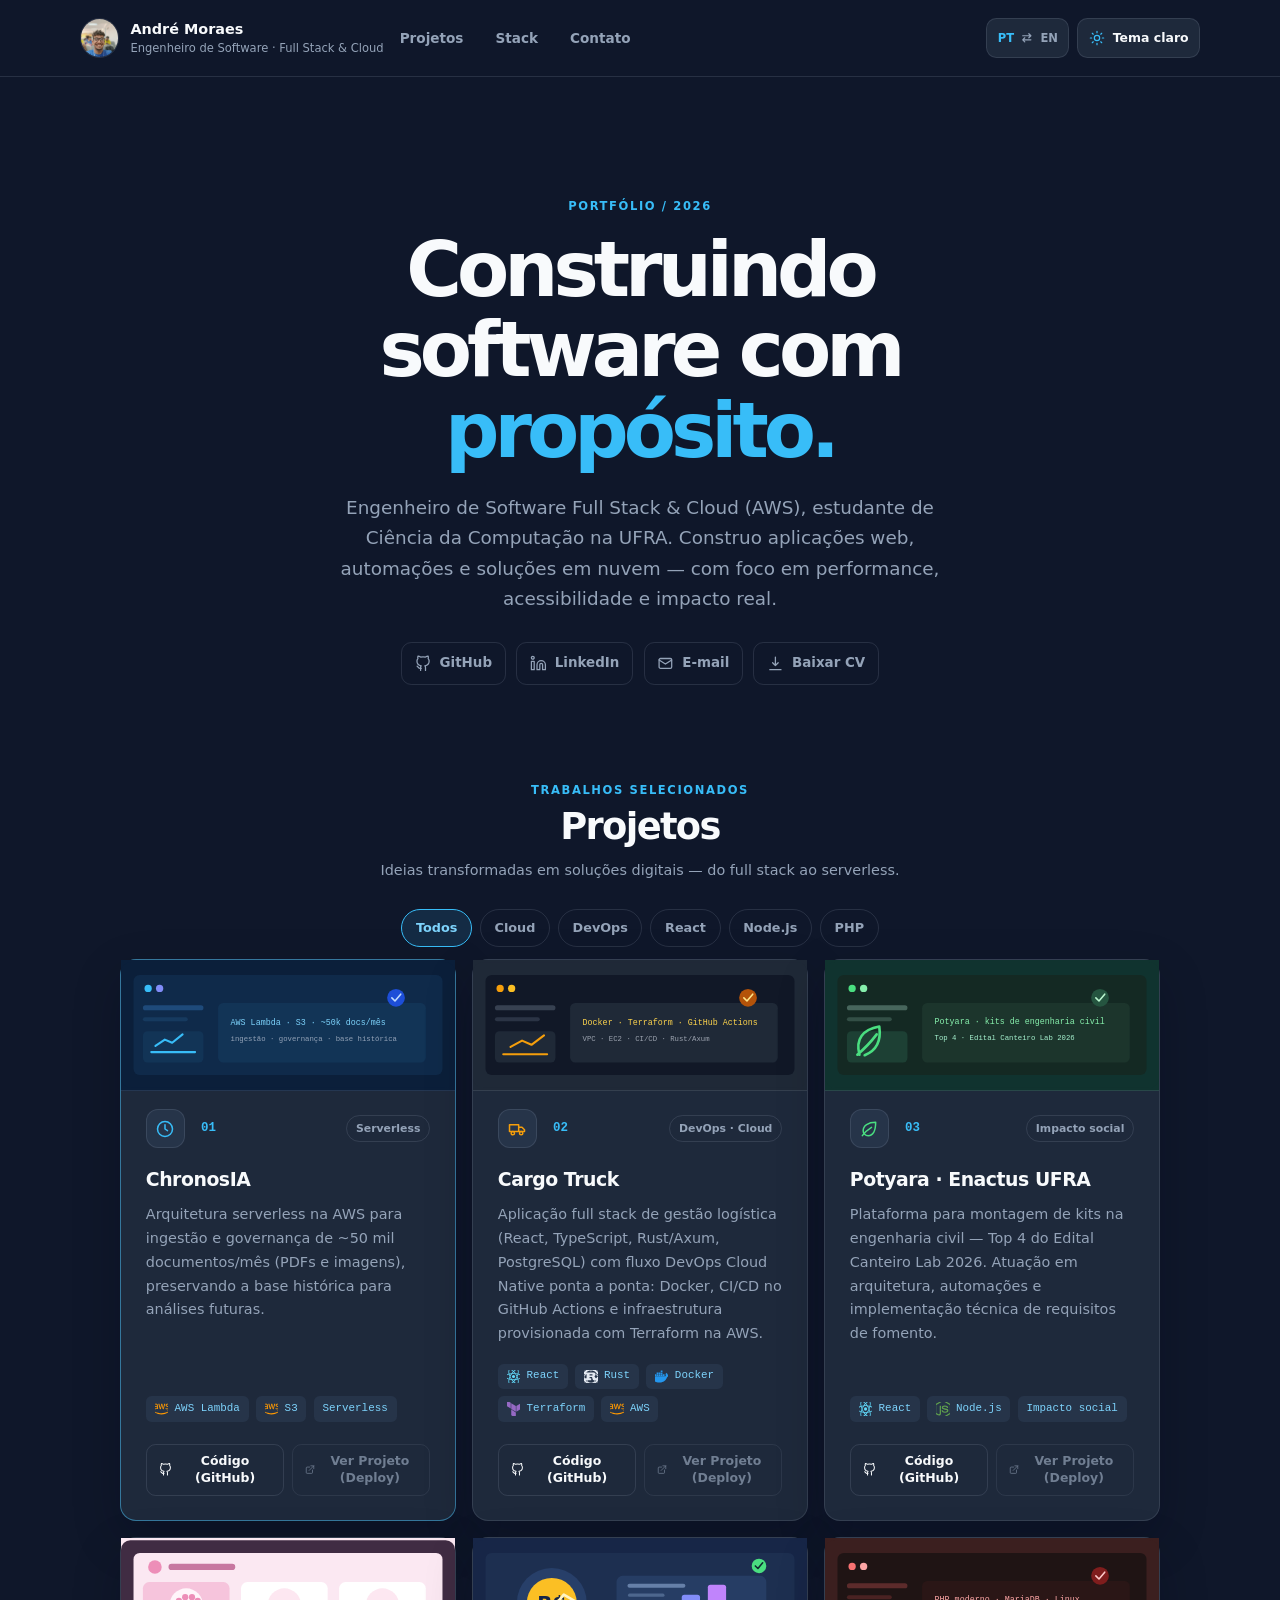
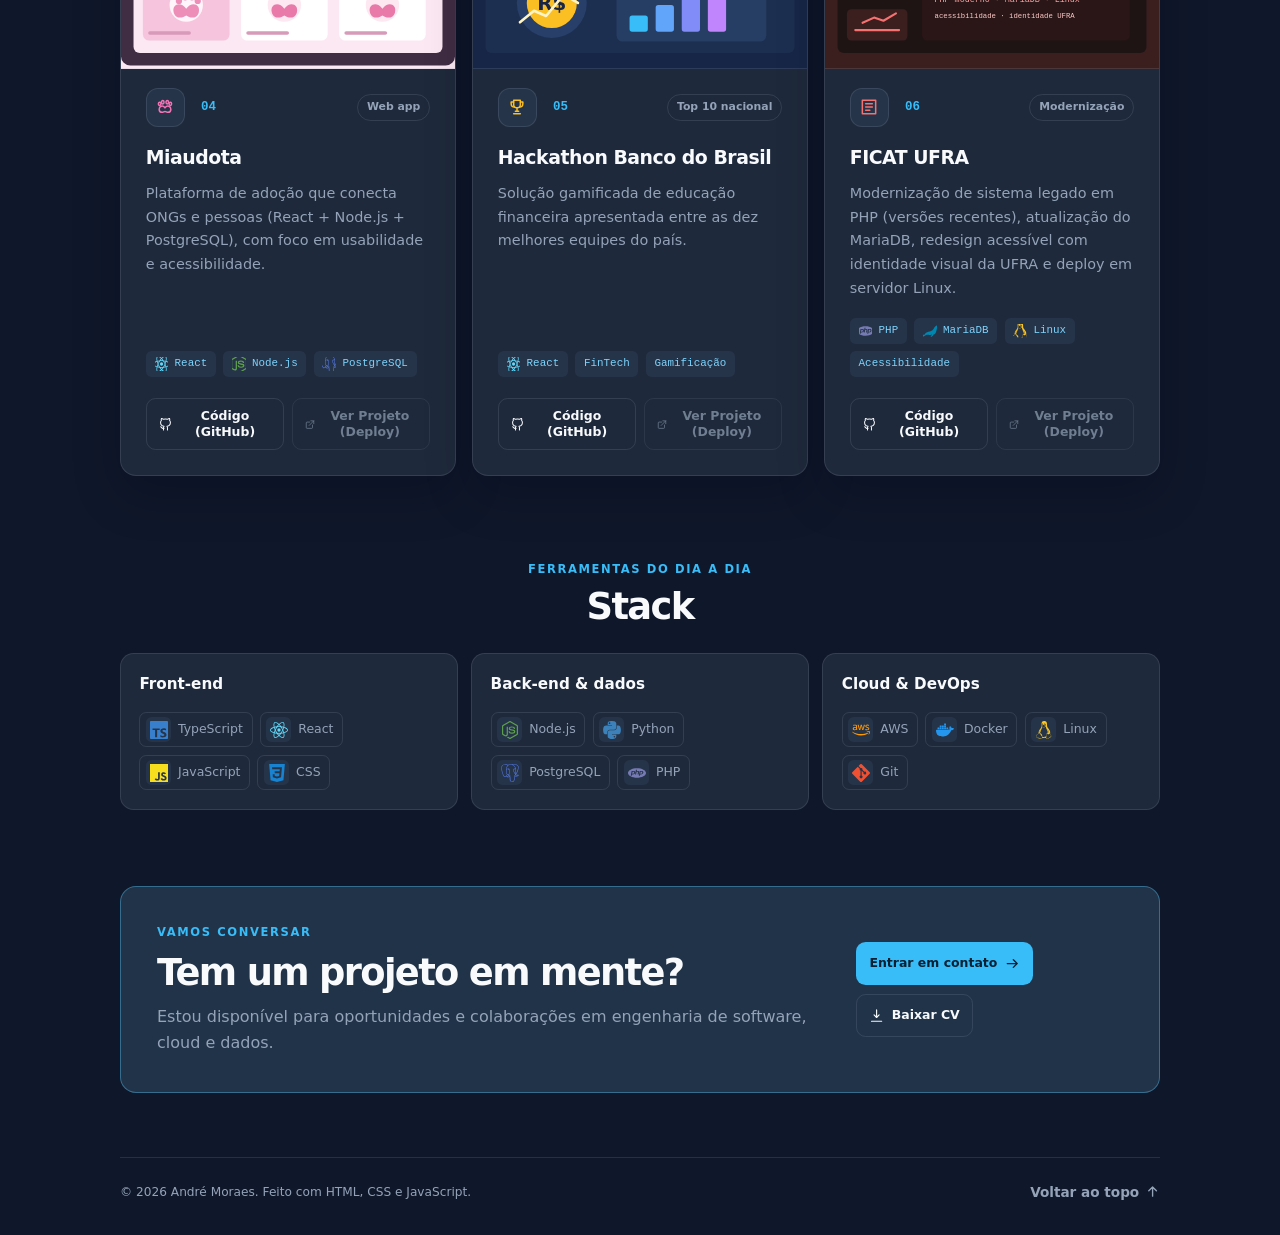
==== commit ad344fd0: "Adicionando projetos relevantes" ====
--- a/index.html
+++ b/index.html
@@ -4,8 +4,8 @@
     <meta charset="UTF-8">
     <meta name="viewport" content="width=device-width, initial-scale=1">
     <meta name="theme-color" content="#0F172A">
-    <meta name="description" content="Portfólio de André Moraes, desenvolvedor de software com foco em aplicações web, cloud e performance." data-i18n-content="page.description">
-    <title data-i18n="page.title">André Moraes — Desenvolvedor de Software</title>
+    <meta name="description" content="Portfólio de André Moraes — Engenheiro de Software Full Stack e Cloud (AWS), com foco em performance, acessibilidade e sistemas em produção." data-i18n-content="page.description">
+    <title data-i18n="page.title">André Moraes — Engenheiro de Software Full Stack & Cloud</title>
     <link rel="stylesheet" href="style.css">
     <script src="script.js" defer></script>
 </head>
@@ -14,13 +14,13 @@
 
     <header class="site-header" id="topo">
         <div class="header-inner">
-            <a class="brand" href="#topo" aria-label="André Moraes — início">
+            <a class="brand" href="#topo" aria-label="André Moraes — início" data-i18n-aria-label="brand.home">
                 <span class="brand-mark" aria-hidden="true">
                     <img src="img/eu.png" alt="">
                 </span>
                 <span>
                     <strong>André Moraes</strong>
-                    <small data-i18n="brand.role">Desenvolvedor de Software</small>
+                    <small data-i18n="brand.role">Engenheiro de Software · Full Stack & Cloud</small>
                 </span>
             </a>
 
@@ -56,8 +56,8 @@
                 <p class="eyebrow" data-i18n="intro.eyebrow">PORTFÓLIO / 2026</p>
                 <h1 id="intro-title"><span data-i18n="intro.titlePrefix">Construindo software com</span> <span class="intro-highlight" data-i18n="intro.titleAccent">propósito.</span></h1>
                 <p class="intro-copy" data-i18n="intro.description">
-                    Desenvolvedor Full Stack & Cloud e estudante de Ciência da Computação na UFRA.
-                    Crio experiências web focadas em performance, acessibilidade e impacto.
+                    Engenheiro de Software Full Stack & Cloud (AWS), estudante de Ciência da Computação na UFRA.
+                    Construo aplicações web, automações e soluções em nuvem — com foco em performance, acessibilidade e impacto real.
                 </p>
                 <div class="intro-links" aria-label="Links de contato" data-i18n-aria-label="intro.links">
                     <a class="icon-link" href="https://github.com/anfemoraes" target="_blank" rel="noopener noreferrer" aria-label="GitHub">
@@ -66,19 +66,23 @@
                         </svg>
                         <span>GitHub</span>
                     </a>
-                    <a class="icon-link" href="https://linkedin.com/in/andrefmoraes" target="_blank" rel="noopener noreferrer" aria-label="LinkedIn">
+                    <a class="icon-link" href="https://www.linkedin.com/in/andr%C3%A9-moraes-99940636a" target="_blank" rel="noopener noreferrer" aria-label="LinkedIn">
                         <svg viewBox="0 0 24 24" aria-hidden="true">
                             <path d="M16 8a6 6 0 0 1 6 6v7h-4v-7a2 2 0 0 0-4 0v7h-4v-7a6 6 0 0 1 6-6ZM2 9h4v12H2z"></path>
                             <circle cx="4" cy="4" r="2"></circle>
                         </svg>
                         <span>LinkedIn</span>
                     </a>
-                    <a class="icon-link" href="mailto:andremoraes2327@gmail.com" aria-label="Enviar e-mail">
+                    <a class="icon-link" href="mailto:andremoras2327@gmail.com" aria-label="Enviar e-mail" data-i18n-aria-label="link.emailLabel">
                         <svg viewBox="0 0 24 24" aria-hidden="true">
                             <rect x="3" y="5" width="18" height="14" rx="2"></rect>
                             <path d="m3 7 9 6 9-6"></path>
                         </svg>
-                        <span>E-mail</span>
+                        <span data-i18n="link.email">E-mail</span>
+                    </a>
+                    <a class="icon-link" href="cv.pdf" download="CV-Andre-Moraes.pdf" aria-label="Baixar CV (PDF)" data-i18n-aria-label="cv.label">
+                        <svg viewBox="0 0 24 24" aria-hidden="true"><path d="M12 3v12m0 0-4-4m4 4 4-4M4 21h16"></path></svg>
+                        <span data-i18n="cv.button">Baixar CV</span>
                     </a>
                 </div>
             </div>
@@ -90,15 +94,16 @@
                     <p class="eyebrow" data-i18n="projects.eyebrow">TRABALHOS SELECIONADOS</p>
                     <h2 id="projects-title" data-i18n="projects.title">Projetos</h2>
                 </div>
-                <p class="section-note" data-i18n="projects.note">Ideias transformadas em soluções digitais.</p>
+                <p class="section-note" data-i18n="projects.note">Ideias transformadas em soluções digitais — do full stack ao serverless.</p>
             </div>
 
             <div class="project-filters" role="group" aria-label="Filtrar projetos por tecnologia" data-i18n-aria-label="projects.filters">
                 <button class="filter-button is-active" type="button" data-filter="all" aria-pressed="true" data-i18n="filter.all">Todos</button>
-                <button class="filter-button" type="button" data-filter="javascript" aria-pressed="false">JavaScript</button>
+                <button class="filter-button" type="button" data-filter="cloud" aria-pressed="false">Cloud</button>
+                <button class="filter-button" type="button" data-filter="devops" aria-pressed="false">DevOps</button>
                 <button class="filter-button" type="button" data-filter="react" aria-pressed="false">React</button>
                 <button class="filter-button" type="button" data-filter="node.js" aria-pressed="false">Node.js</button>
-                <button class="filter-button" type="button" data-filter="c++" aria-pressed="false">C++</button>
+                <button class="filter-button" type="button" data-filter="php" aria-pressed="false">PHP</button>
             </div>
 
             <div class="project-carousel" id="project-carousel" data-mode="list" aria-label="Carrossel de projetos" data-i18n-aria-label="projects.carousel">
@@ -106,7 +111,103 @@
                     <svg viewBox="0 0 24 24" aria-hidden="true"><path d="m15 18-6-6 6-6"></path></svg>
                 </button>
                 <div class="project-grid" id="project-grid" aria-live="polite">
-                <article class="project-card is-current" data-technologies="javascript react node.js" aria-hidden="false">
+
+                <!-- 01 · CHRONOSIA (Serverless / AWS) -->
+                <article class="project-card project-card-featured is-current" data-technologies="cloud devops node.js" aria-hidden="false">
+                    <figure class="project-preview preview-chronos" aria-hidden="true">
+                        <svg viewBox="0 0 640 240">
+                            <rect width="640" height="240" rx="18" fill="#0b1f3a"></rect>
+                            <rect x="24" y="24" width="592" height="192" rx="12" fill="#0f2a4a"></rect>
+                            <circle cx="52" cy="50" r="7" fill="#38bdf8"></circle><circle cx="74" cy="50" r="7" fill="#818cf8"></circle>
+                            <rect x="42" y="82" width="116" height="10" rx="5" fill="#1e4a7a"></rect><rect x="42" y="105" width="86" height="8" rx="4" fill="#163a5f"></rect>
+                            <rect x="42" y="132" width="116" height="60" rx="9" fill="#123456"></rect>
+                            <path d="M58 172h84M66 160l18-12 14 6 20-16" fill="none" stroke="#38bdf8" stroke-linecap="round" stroke-linejoin="round" stroke-width="4"></path>
+                            <rect x="186" y="78" width="398" height="114" rx="10" fill="#123456"></rect>
+                            <text x="210" y="120" fill="#7dd3fc" font-family="monospace" font-size="16" data-i18n="preview.chronos.line1">AWS Lambda · S3 · ~50k docs/mês</text>
+                            <text x="210" y="150" fill="#94a3b8" font-family="monospace" font-size="14" data-i18n="preview.chronos.line2">ingestão · governança · base histórica</text>
+                            <circle cx="527" cy="68" r="17" fill="#1d4ed8"></circle><path d="m519 68 6 6 11-13" fill="none" stroke="#bfdbfe" stroke-linecap="round" stroke-linejoin="round" stroke-width="3"></path>
+                        </svg>
+                    </figure>
+                    <div class="project-topline">
+                        <span class="project-mark mark-chronos" aria-hidden="true">
+                            <svg viewBox="0 0 24 24"><circle cx="12" cy="12" r="9"></circle><path d="M12 7v5l3 2"></path></svg>
+                        </span>
+                        <span class="project-number">01</span>
+                        <span class="project-type" data-i18n="project.chronos.type">Serverless</span>
+                    </div>
+                    <h3>ChronosIA</h3>
+                    <p class="project-description" data-i18n="project.chronos.description">
+                        Arquitetura serverless na AWS para ingestão e governança de ~50 mil documentos/mês (PDFs e imagens), preservando a base histórica para análises futuras.
+                    </p>
+                    <ul class="tag-list" aria-label="Tecnologias" data-i18n-aria-label="project.technologies">
+                        <li><span class="tag-icon" data-tech="amazonaws" aria-hidden="true"></span>AWS Lambda</li>
+                        <li><span class="tag-icon" data-tech="amazonaws" aria-hidden="true"></span>S3</li>
+                        <li>Serverless</li>
+                    </ul>
+                    <div class="project-actions">
+                        <a class="button button-secondary" href="https://github.com/JulielenArnoud/ChronosIA" target="_blank" rel="noopener noreferrer">
+                            <svg class="github-icon" viewBox="0 0 24 24" aria-hidden="true">
+                                <path d="M9 19c-4.3 1.4-4.3-2.5-6-3m12 6v-3.9a3.4 3.4 0 0 0-.9-2.7c3-.3 6.1-1.5 6.1-6.7a5.2 5.2 0 0 0-1.4-3.6 4.8 4.8 0 0 0-.1-3.6S17.5 1.2 15 3a13.4 13.4 0 0 0-7 0C5.5 1.2 4.3 1.5 4.3 1.5a4.8 4.8 0 0 0-.1 3.6A5.2 5.2 0 0 0 2.8 8.7c0 5.2 3.1 6.4 6.1 6.7a3.4 3.4 0 0 0-.9 2.7V22"></path>
+                            </svg>
+                            <span data-i18n="project.code">Código (GitHub)</span>
+                        </a>
+                        <button class="button button-disabled" type="button" disabled title="Link de deploy ainda não informado" data-i18n-title="project.deployTitle">
+                            <svg class="deploy-icon" viewBox="0 0 24 24" aria-hidden="true"><path d="M14 3h7v7m0-7L10 14"></path><path d="M18 13v6a2 2 0 0 1-2 2H5a2 2 0 0 1-2-2V8a2 2 0 0 1 2-2h6"></path></svg>
+                            <span data-i18n="project.deploy">Ver Projeto (Deploy)</span>
+                        </button>
+                    </div>
+                </article>
+
+                <!-- 02 · CARGO TRUCK (DevOps / Cloud Native) -->
+                <article class="project-card" data-technologies="cloud devops react node.js" aria-hidden="false">
+                    <figure class="project-preview preview-cargo" aria-hidden="true">
+                        <svg viewBox="0 0 640 240">
+                            <rect width="640" height="240" rx="18" fill="#1f2937"></rect>
+                            <rect x="24" y="24" width="592" height="192" rx="12" fill="#111827"></rect>
+                            <circle cx="52" cy="50" r="7" fill="#f59e0b"></circle><circle cx="74" cy="50" r="7" fill="#fbbf24"></circle>
+                            <rect x="42" y="82" width="116" height="10" rx="5" fill="#374151"></rect><rect x="42" y="105" width="86" height="8" rx="4" fill="#2b3445"></rect>
+                            <rect x="42" y="132" width="116" height="60" rx="9" fill="#1f2937"></rect>
+                            <path d="M58 176h84m-70-14 22-12 18 8 24-18" fill="none" stroke="#f59e0b" stroke-linecap="round" stroke-linejoin="round" stroke-width="4"></path>
+                            <rect x="186" y="78" width="398" height="114" rx="10" fill="#1f2937"></rect>
+                            <text x="210" y="120" fill="#fcd34d" font-family="monospace" font-size="16">Docker · Terraform · GitHub Actions</text>
+                            <text x="210" y="150" fill="#9ca3af" font-family="monospace" font-size="14">VPC · EC2 · CI/CD · Rust/Axum</text>
+                            <circle cx="527" cy="68" r="17" fill="#b45309"></circle><path d="m519 68 6 6 11-13" fill="none" stroke="#fde68a" stroke-linecap="round" stroke-linejoin="round" stroke-width="3"></path>
+                        </svg>
+                    </figure>
+                    <div class="project-topline">
+                        <span class="project-mark mark-cargo" aria-hidden="true">
+                            <svg viewBox="0 0 24 24"><path d="M3 7h11v8H3zM14 10h4l3 3v2h-7z"></path><circle cx="7" cy="17" r="2"></circle><circle cx="17" cy="17" r="2"></circle></svg>
+                        </span>
+                        <span class="project-number">02</span>
+                        <span class="project-type" data-i18n="project.cargo.type">DevOps · Cloud</span>
+                    </div>
+                    <h3>Cargo Truck</h3>
+                    <p class="project-description" data-i18n="project.cargo.description">
+                        Aplicação full stack de gestão logística (React, TypeScript, Rust/Axum, PostgreSQL) com fluxo DevOps Cloud Native ponta a ponta: Docker, CI/CD no GitHub Actions e infraestrutura provisionada com Terraform na AWS.
+                    </p>
+                    <ul class="tag-list" aria-label="Tecnologias" data-i18n-aria-label="project.technologies">
+                        <li><span class="tag-icon" data-tech="react" aria-hidden="true"></span>React</li>
+                        <li><span class="tag-icon" data-tech="rust" aria-hidden="true"></span>Rust</li>
+                        <li><span class="tag-icon" data-tech="docker" aria-hidden="true"></span>Docker</li>
+                        <li><span class="tag-icon" data-tech="terraform" aria-hidden="true"></span>Terraform</li>
+                        <li><span class="tag-icon" data-tech="amazonaws" aria-hidden="true"></span>AWS</li>
+                    </ul>
+                    <div class="project-actions">
+                        <a class="button button-secondary" href="https://github.com/anfemoraes?tab=repositories" target="_blank" rel="noopener noreferrer">
+                            <svg class="github-icon" viewBox="0 0 24 24" aria-hidden="true">
+                                <path d="M9 19c-4.3 1.4-4.3-2.5-6-3m12 6v-3.9a3.4 3.4 0 0 0-.9-2.7c3-.3 6.1-1.5 6.1-6.7a5.2 5.2 0 0 0-1.4-3.6 4.8 4.8 0 0 0-.1-3.6S17.5 1.2 15 3a13.4 13.4 0 0 0-7 0C5.5 1.2 4.3 1.5 4.3 1.5a4.8 4.8 0 0 0-.1 3.6A5.2 5.2 0 0 0 2.8 8.7c0 5.2 3.1 6.4 6.1 6.7a3.4 3.4 0 0 0-.9 2.7V22"></path>
+                            </svg>
+                            <span data-i18n="project.code">Código (GitHub)</span>
+                        </a>
+                        <button class="button button-disabled" type="button" disabled title="Link de deploy ainda não informado" data-i18n-title="project.deployTitle">
+                            <svg class="deploy-icon" viewBox="0 0 24 24" aria-hidden="true"><path d="M14 3h7v7m0-7L10 14"></path><path d="M18 13v6a2 2 0 0 1-2 2H5a2 2 0 0 1-2-2V8a2 2 0 0 1 2-2h6"></path></svg>
+                            <span data-i18n="project.deploy">Ver Projeto (Deploy)</span>
+                        </button>
+                    </div>
+                </article>
+
+                <!-- 03 · POTYARA / ENACTUS (Impacto social · Top 4) -->
+                <article class="project-card" data-technologies="react node.js" aria-hidden="false">
                     <figure class="project-preview preview-enactus" aria-hidden="true">
                         <svg viewBox="0 0 640 240">
                             <rect width="640" height="240" rx="18" fill="#10332f"></rect>
@@ -116,7 +217,8 @@
                             <rect x="42" y="132" width="116" height="60" rx="9" fill="#1d4034"></rect>
                             <path d="M66 177c-8-30 6-48 38-54 4 28-5 46-28 55m-14-1c14-12 25-23 37-39" fill="none" stroke="#4ade80" stroke-linecap="round" stroke-linejoin="round" stroke-width="5"></path>
                             <rect x="186" y="78" width="398" height="114" rx="10" fill="#1c352c"></rect>
-                            <path d="M210 164h340M220 147l60-26 57 16 62-44 55 18 73-43" fill="none" stroke="#4ade80" stroke-linecap="round" stroke-linejoin="round" stroke-width="5"></path>
+                            <text x="210" y="118" fill="#86efac" font-family="monospace" font-size="16" data-i18n="preview.potyara.line1">Potyara · kits de engenharia civil</text>
+                            <text x="210" y="148" fill="#a7f3d0" font-family="monospace" font-size="14" data-i18n="preview.potyara.line2">Top 4 · Edital Canteiro Lab 2026</text>
                             <circle cx="527" cy="68" r="17" fill="#255540"></circle><path d="m519 68 6 6 11-13" fill="none" stroke="#bbf7d0" stroke-linecap="round" stroke-linejoin="round" stroke-width="3"></path>
                         </svg>
                     </figure>
@@ -124,17 +226,17 @@
                         <span class="project-mark mark-enactus" aria-hidden="true">
                             <svg viewBox="0 0 24 24"><path d="M20 4C11 4 5 8 5 14a6 6 0 0 0 6 6c6 0 9-6 9-16Z"></path><path d="M4 20c3-4 6-7 11-10"></path></svg>
                         </span>
-                        <span class="project-number">01</span>
-                        <span class="project-type" data-i18n="project.enactus.type">Impacto social</span>
-                    </div>
-                    <h3>Enactus UFRA</h3>
-                    <p class="project-description" data-i18n="project.enactus.description">
-                        Sistemas web para apoiar iniciativas de inovação social e sustentabilidade da Enactus UFRA.
+                        <span class="project-number">03</span>
+                        <span class="project-type" data-i18n="project.potyara.type">Impacto social</span>
+                    </div>
+                    <h3>Potyara · Enactus UFRA</h3>
+                    <p class="project-description" data-i18n="project.potyara.description">
+                        Plataforma para montagem de kits na engenharia civil — Top 4 do Edital Canteiro Lab 2026. Atuação em arquitetura, automações e implementação técnica de requisitos de fomento.
                     </p>
                     <ul class="tag-list" aria-label="Tecnologias" data-i18n-aria-label="project.technologies">
-                        <li>React</li>
-                        <li>JavaScript</li>
-                        <li>Node.js</li>
+                        <li><span class="tag-icon" data-tech="react" aria-hidden="true"></span>React</li>
+                        <li><span class="tag-icon" data-tech="nodedotjs" aria-hidden="true"></span>Node.js</li>
+                        <li data-i18n="tag.socialImpact">Impacto social</li>
                     </ul>
                     <div class="project-actions">
                         <a class="button button-secondary" href="https://github.com/anfemoraes?tab=repositories" target="_blank" rel="noopener noreferrer">
@@ -150,7 +252,8 @@
                     </div>
                 </article>
 
-                <article class="project-card" data-technologies="javascript react" aria-hidden="false">
+                <!-- 04 · MIAUDOTA -->
+                <article class="project-card" data-technologies="react node.js" aria-hidden="false">
                     <figure class="project-preview preview-miaudota" aria-hidden="true">
                         <svg viewBox="0 0 640 240">
                             <rect width="640" height="240" rx="18" fill="#402c43"></rect>
@@ -168,17 +271,17 @@
                         <span class="project-mark mark-miaudota" aria-hidden="true">
                             <svg viewBox="0 0 24 24"><path d="M12 13c-2.8-3.6-7-2.1-7 1.6 0 2.1 1.6 3.8 3.6 3.8 1.4 0 2.1-1 3.4-1s2 1 3.4 1c2 0 3.6-1.7 3.6-3.8 0-3.7-4.2-5.2-7-1.6Z"></path><ellipse cx="5.6" cy="8.2" rx="1.5" ry="2"></ellipse><ellipse cx="9.3" cy="6.3" rx="1.5" ry="2"></ellipse><ellipse cx="14.7" cy="6.3" rx="1.5" ry="2"></ellipse><ellipse cx="18.4" cy="8.2" rx="1.5" ry="2"></ellipse></svg>
                         </span>
-                        <span class="project-number">02</span>
+                        <span class="project-number">04</span>
                         <span class="project-type" data-i18n="project.miaudota.type">Web app</span>
                     </div>
                     <h3>Miaudota</h3>
                     <p class="project-description" data-i18n="project.miaudota.description">
-                        Plataforma de adoção que conecta ONGs e pessoas, com foco em tornar a busca por um novo lar mais simples.
+                        Plataforma de adoção que conecta ONGs e pessoas (React + Node.js + PostgreSQL), com foco em usabilidade e acessibilidade.
                     </p>
                     <ul class="tag-list" aria-label="Tecnologias" data-i18n-aria-label="project.technologies">
-                        <li>React</li>
-                        <li>JavaScript</li>
-                        <li>REST API</li>
+                        <li><span class="tag-icon" data-tech="react" aria-hidden="true"></span>React</li>
+                        <li><span class="tag-icon" data-tech="nodedotjs" aria-hidden="true"></span>Node.js</li>
+                        <li><span class="tag-icon" data-tech="postgresql" aria-hidden="true"></span>PostgreSQL</li>
                     </ul>
                     <div class="project-actions">
                         <a class="button button-secondary" href="https://github.com/anfemoraes?tab=repositories" target="_blank" rel="noopener noreferrer">
@@ -194,7 +297,8 @@
                     </div>
                 </article>
 
-                <article class="project-card project-card-featured" data-technologies="javascript hackathon" aria-hidden="false">
+                <!-- 05 · HACKATHON BB -->
+                <article class="project-card" data-technologies="react node.js" aria-hidden="false">
                     <figure class="project-preview preview-hackathon" aria-hidden="true">
                         <svg viewBox="0 0 640 240">
                             <rect width="640" height="240" rx="18" fill="#172647"></rect>
@@ -213,7 +317,7 @@
                         <span class="project-mark mark-hackathon" aria-hidden="true">
                             <svg viewBox="0 0 24 24"><path d="M8 4h8v5a4 4 0 0 1-8 0V4Z"></path><path d="M8 6H5v2a4 4 0 0 0 4 4m7-6h3v2a4 4 0 0 1-4 4m-3 1v4m-4 3h8m-6-3h4"></path></svg>
                         </span>
-                        <span class="project-number">03</span>
+                        <span class="project-number">05</span>
                         <span class="project-type" data-i18n="project.hackathon.type">Top 10 nacional</span>
                     </div>
                     <h3>Hackathon Banco do Brasil</h3>
@@ -221,9 +325,9 @@
                         Solução gamificada de educação financeira apresentada entre as dez melhores equipes do país.
                     </p>
                     <ul class="tag-list" aria-label="Tecnologias e áreas" data-i18n-aria-label="project.technologiesAndFields">
-                        <li>JavaScript</li>
+                        <li><span class="tag-icon" data-tech="react" aria-hidden="true"></span>React</li>
                         <li>FinTech</li>
-                        <li>Gamificação</li>
+                        <li data-i18n="tag.gamification">Gamificação</li>
                     </ul>
                     <div class="project-actions">
                         <a class="button button-secondary" href="https://github.com/anfemoraes?tab=repositories" target="_blank" rel="noopener noreferrer">
@@ -239,36 +343,38 @@
                     </div>
                 </article>
 
-                <article class="project-card" data-technologies="c++" aria-hidden="false">
-                    <figure class="project-preview preview-quiz" aria-hidden="true">
-                        <svg viewBox="0 0 640 240">
-                            <rect width="640" height="240" rx="18" fill="#111827"></rect>
-                            <rect x="24" y="24" width="592" height="192" rx="12" fill="#0b1220" stroke="#334155" stroke-width="2"></rect>
-                            <circle cx="50" cy="48" r="6" fill="#fb7185"></circle><circle cx="71" cy="48" r="6" fill="#fbbf24"></circle><circle cx="92" cy="48" r="6" fill="#4ade80"></circle>
-                            <path d="M42 70h556" stroke="#263449" stroke-width="2"></path>
-                            <text x="54" y="105" fill="#4ade80" font-family="monospace" font-size="19">C:\QUIZ&gt; start challenge</text>
-                            <text x="54" y="139" fill="#cbd5e1" font-family="monospace" font-size="18">2 + 2 = ?</text>
-                            <text x="54" y="173" fill="#94a3b8" font-family="monospace" font-size="16">LIVES [■■■]   SCORE [ 040 ]</text>
-                            <rect x="493" y="125" width="73" height="42" rx="8" fill="#163b2a" stroke="#4ade80" stroke-width="2"></rect>
-                            <text x="529" y="153" text-anchor="middle" fill="#4ade80" font-family="monospace" font-size="22" font-weight="700">4</text>
-                            <rect x="54" y="188" width="106" height="5" rx="2.5" fill="#22c55e"></rect>
-                        </svg>
-                    </figure>
-                    <div class="project-topline">
-                        <span class="project-mark mark-quiz" aria-hidden="true">
-                            <svg viewBox="0 0 24 24"><path d="m8 8-4 4 4 4m8-8 4 4-4 4m-3-10-2 12"></path></svg>
-                        </span>
-                        <span class="project-number">04</span>
-                        <span class="project-type" data-i18n="project.quiz.type">Sistemas</span>
-                    </div>
-                    <h3>Math Quiz Terminal of Doom</h3>
-                    <p class="project-description" data-i18n="project.quiz.description">
-                        Quiz matemático de console em C++ que combina perguntas, vidas e interação com recursos do Windows.
+                <!-- 06 · FICAT UFRA (PHP legado → modernização) -->
+                <article class="project-card" data-technologies="php" aria-hidden="false">
+                    <figure class="project-preview preview-ficat" aria-hidden="true">
+                        <svg viewBox="0 0 640 240">
+                            <rect width="640" height="240" rx="18" fill="#3b1f1f"></rect>
+                            <rect x="24" y="24" width="592" height="192" rx="12" fill="#1f1414"></rect>
+                            <circle cx="52" cy="50" r="7" fill="#f87171"></circle><circle cx="74" cy="50" r="7" fill="#fca5a5"></circle>
+                            <rect x="42" y="82" width="116" height="10" rx="5" fill="#5c2b2b"></rect><rect x="42" y="105" width="86" height="8" rx="4" fill="#4a2222"></rect>
+                            <rect x="42" y="132" width="116" height="60" rx="9" fill="#3b1f1f"></rect>
+                            <path d="M58 172h84m-70-14 22-10 18 6 24-14" fill="none" stroke="#f87171" stroke-linecap="round" stroke-linejoin="round" stroke-width="4"></path>
+                            <rect x="186" y="78" width="398" height="114" rx="10" fill="#2a1616"></rect>
+                            <text x="210" y="118" fill="#fca5a5" font-family="monospace" font-size="16" data-i18n="preview.ficat.line1">PHP moderno · MariaDB · Linux</text>
+                            <text x="210" y="148" fill="#fecaca" font-family="monospace" font-size="14" data-i18n="preview.ficat.line2">acessibilidade · identidade UFRA</text>
+                            <circle cx="527" cy="68" r="17" fill="#7f1d1d"></circle><path d="m519 68 6 6 11-13" fill="none" stroke="#fecaca" stroke-linecap="round" stroke-linejoin="round" stroke-width="3"></path>
+                        </svg>
+                    </figure>
+                    <div class="project-topline">
+                        <span class="project-mark mark-ficat" aria-hidden="true">
+                            <svg viewBox="0 0 24 24"><path d="M4 4h16v16H4z"></path><path d="M8 8h8M8 12h8M8 16h5"></path></svg>
+                        </span>
+                        <span class="project-number">06</span>
+                        <span class="project-type" data-i18n="project.ficat.type">Modernização</span>
+                    </div>
+                    <h3>FICAT UFRA</h3>
+                    <p class="project-description" data-i18n="project.ficat.description">
+                        Modernização de sistema legado em PHP (versões recentes), atualização do MariaDB, redesign acessível com identidade visual da UFRA e deploy em servidor Linux.
                     </p>
                     <ul class="tag-list" aria-label="Tecnologias" data-i18n-aria-label="project.technologies">
-                        <li>C++</li>
-                        <li>Win32 API</li>
-                        <li>Windows</li>
+                        <li><span class="tag-icon" data-tech="php" aria-hidden="true"></span>PHP</li>
+                        <li><span class="tag-icon" data-tech="mariadb" aria-hidden="true"></span>MariaDB</li>
+                        <li><span class="tag-icon" data-tech="linux" aria-hidden="true"></span>Linux</li>
+                        <li data-i18n="tag.accessibility">Acessibilidade</li>
                     </ul>
                     <div class="project-actions">
                         <a class="button button-secondary" href="https://github.com/anfemoraes?tab=repositories" target="_blank" rel="noopener noreferrer">
@@ -283,6 +389,7 @@
                         </button>
                     </div>
                 </article>
+
                 </div>
                 <button class="carousel-arrow" id="next-project" type="button" aria-label="Próximo projeto" data-i18n-aria-label="projects.next">
                     <svg viewBox="0 0 24 24" aria-hidden="true"><path d="m9 18 6-6-6-6"></path></svg>
@@ -290,7 +397,7 @@
             </div>
             <div class="carousel-footer">
                 <p class="empty-state" id="empty-state" hidden data-i18n="projects.empty">Nenhum projeto encontrado para essa tecnologia.</p>
-                <p class="slide-count" id="slide-count" aria-live="polite">Projeto 1 de 4</p>
+                <p class="slide-count" id="slide-count" aria-live="polite">Projeto 1 de 6</p>
             </div>
         </section>
 
@@ -305,28 +412,28 @@
                 <article class="skill-group">
                     <h3 data-i18n="skills.frontend">Front-end</h3>
                     <ul class="skill-list">
-                        <li><span class="tech-icon" aria-hidden="true"><img src="img/stack/javascript.svg" alt=""></span>JavaScript</li>
-                        <li><span class="tech-icon" aria-hidden="true"><img src="img/stack/react.svg" alt=""></span>React</li>
-                        <li><span class="tech-icon" aria-hidden="true"><img src="img/stack/html5.svg" alt=""></span>HTML</li>
-                        <li><span class="tech-icon" aria-hidden="true"><img src="img/stack/css3.svg" alt=""></span>CSS</li>
+                        <li><span class="tech-icon" data-tech="typescript" aria-hidden="true"></span>TypeScript</li>
+                        <li><span class="tech-icon" data-tech="react" aria-hidden="true"></span>React</li>
+                        <li><span class="tech-icon" data-tech="javascript" aria-hidden="true"></span>JavaScript</li>
+                        <li><span class="tech-icon" data-tech="css3" aria-hidden="true"></span>CSS</li>
                     </ul>
                 </article>
                 <article class="skill-group">
                     <h3 data-i18n="skills.backend">Back-end & dados</h3>
                     <ul class="skill-list">
-                        <li><span class="tech-icon" aria-hidden="true"><img src="img/stack/nodedotjs.svg" alt=""></span>Node.js</li>
-                        <li><span class="tech-icon" aria-hidden="true"><img src="img/stack/php.svg" alt=""></span>PHP</li>
-                        <li><span class="tech-icon" aria-hidden="true"><img src="img/stack/postgresql.svg" alt=""></span>PostgreSQL</li>
-                        <li><span class="tech-icon" aria-hidden="true"><img src="img/stack/cplusplus.svg" alt=""></span>C++</li>
+                        <li><span class="tech-icon" data-tech="nodedotjs" aria-hidden="true"></span>Node.js</li>
+                        <li><span class="tech-icon" data-tech="python" aria-hidden="true"></span>Python</li>
+                        <li><span class="tech-icon" data-tech="postgresql" aria-hidden="true"></span>PostgreSQL</li>
+                        <li><span class="tech-icon" data-tech="php" aria-hidden="true"></span>PHP</li>
                     </ul>
                 </article>
                 <article class="skill-group">
-                    <h3 data-i18n="skills.cloud">Cloud & ferramentas</h3>
+                    <h3 data-i18n="skills.cloud">Cloud & DevOps</h3>
                     <ul class="skill-list">
-                        <li><span class="tech-icon" aria-hidden="true"><img src="img/stack/amazonaws.svg" alt=""></span>AWS</li>
-                        <li><span class="tech-icon" aria-hidden="true"><img src="img/stack/microsoftazure.svg" alt=""></span>Azure</li>
-                        <li><span class="tech-icon" aria-hidden="true"><img src="img/stack/linux.svg" alt=""></span>Linux</li>
-                        <li><span class="tech-icon" aria-hidden="true"><img src="img/stack/git.svg" alt=""></span>Git</li>
+                        <li><span class="tech-icon" data-tech="amazonaws" aria-hidden="true"></span>AWS</li>
+                        <li><span class="tech-icon" data-tech="docker" aria-hidden="true"></span>Docker</li>
+                        <li><span class="tech-icon" data-tech="linux" aria-hidden="true"></span>Linux</li>
+                        <li><span class="tech-icon" data-tech="git" aria-hidden="true"></span>Git</li>
                     </ul>
                 </article>
             </div>
@@ -336,12 +443,18 @@
             <div>
                 <p class="eyebrow" data-i18n="contact.eyebrow">VAMOS CONVERSAR</p>
                 <h2 id="contact-title" data-i18n="contact.title">Tem um projeto em mente?</h2>
-                <p data-i18n="contact.description">Estou disponível para oportunidades e colaborações.</p>
-            </div>
-            <a class="button button-primary" href="mailto:andremoraes2327@gmail.com">
+                <p data-i18n="contact.description">Estou disponível para oportunidades e colaborações em engenharia de software, cloud e dados.</p>
+            </div>
+            <div class="contact-actions">
+                <a class="button button-primary" href="mailto:andremoras2327@gmail.com">
                 <span data-i18n="contact.button">Entrar em contato</span>
                 <svg viewBox="0 0 20 20" aria-hidden="true"><path d="M3 10h13m-5-5 5 5-5 5"></path></svg>
             </a>
+                <a class="button button-secondary" href="cv.pdf" download="CV-Andre-Moraes.pdf">
+                    <svg viewBox="0 0 24 24" aria-hidden="true"><path d="M12 3v12m0 0-4-4m4 4 4-4M4 21h16"></path></svg>
+                    <span data-i18n="cv.button">Baixar CV</span>
+                </a>
+            </div>
         </section>
     </main>
 
@@ -353,4 +466,4 @@
         </a>
     </footer>
 </body>
-</html>
+</html>
--- a/style.css
+++ b/style.css
@@ -455,6 +455,10 @@
     transition: opacity 180ms ease, transform 180ms ease, border-color 160ms ease, background-color 160ms ease, visibility 180ms;
 }
 
+.project-card-featured {
+    border-color: color-mix(in srgb, var(--accent) 45%, var(--border));
+}
+
 .project-preview {
     width: calc(100% + var(--card-padding) + var(--card-padding));
     aspect-ratio: 2.55 / 1;
@@ -468,6 +472,16 @@
     display: block;
     width: 100%;
     height: 100%;
+    /* anula o stroke global de svg: as ilustrações já definem as próprias cores */
+    stroke: none;
+}
+
+.preview-chronos {
+    background: #0b1f3a;
+}
+
+.preview-cargo {
+    background: #1f2937;
 }
 
 .preview-enactus {
@@ -482,8 +496,8 @@
     background: #172647;
 }
 
-.preview-quiz {
-    background: #111827;
+.preview-ficat {
+    background: #3b1f1f;
 }
 
 .project-carousel[data-mode="list"] .project-card {
@@ -613,10 +627,19 @@
     height: 1.25rem;
 }
 
+.mark-chronos { color: #38BDF8; }
+.mark-cargo  { color: #F59E0B; }
 .mark-enactus { color: #4ADE80; }
 .mark-miaudota { color: #F472B6; }
 .mark-hackathon { color: #FBBF24; }
-.mark-quiz { color: #A78BFA; }
+.mark-ficat  { color: #F87171; }
+
+:root[data-theme="light"] .mark-chronos { color: #0284C7; }
+:root[data-theme="light"] .mark-cargo { color: #B45309; }
+:root[data-theme="light"] .mark-enactus { color: #15803D; }
+:root[data-theme="light"] .mark-miaudota { color: #BE185D; }
+:root[data-theme="light"] .mark-hackathon { color: #A16207; }
+:root[data-theme="light"] .mark-ficat { color: #B91C1C; }
 
 .project-number {
     color: var(--accent);
@@ -664,6 +687,9 @@
 }
 
 .tag-list li {
+    display: inline-flex;
+    align-items: center;
+    gap: 0.4rem;
     padding: 0.24rem 0.55rem;
     border-radius: 0.35rem;
     background: var(--surface-raised);
@@ -788,11 +814,58 @@
     letter-spacing: -0.06em;
 }
 
-.tech-icon img {
-    display: block;
-    width: 1.1rem;
-    height: 1.1rem;
-    object-fit: contain;
+.tech-icon[data-tech],
+.tag-icon[data-tech] {
+    background-repeat: no-repeat;
+    background-position: center;
+    background-size: 1.1rem 1.1rem;
+}
+
+/* Ícones: cada tema usa a sua versão (img/stack/dark e img/stack/light), com contraste mínimo de 3:1 sobre o fundo do chip */
+.tech-icon[data-tech="typescript"], .tag-icon[data-tech="typescript"] { background-image: url("img/stack/dark/typescript.svg"); }
+.tech-icon[data-tech="react"], .tag-icon[data-tech="react"] { background-image: url("img/stack/dark/react.svg"); }
+.tech-icon[data-tech="javascript"], .tag-icon[data-tech="javascript"] { background-image: url("img/stack/dark/javascript.svg"); }
+.tech-icon[data-tech="css3"], .tag-icon[data-tech="css3"] { background-image: url("img/stack/dark/css3.svg"); }
+.tech-icon[data-tech="nodedotjs"], .tag-icon[data-tech="nodedotjs"] { background-image: url("img/stack/dark/nodedotjs.svg"); }
+.tech-icon[data-tech="python"], .tag-icon[data-tech="python"] { background-image: url("img/stack/dark/python.svg"); }
+.tech-icon[data-tech="postgresql"], .tag-icon[data-tech="postgresql"] { background-image: url("img/stack/dark/postgresql.svg"); }
+.tech-icon[data-tech="php"], .tag-icon[data-tech="php"] { background-image: url("img/stack/dark/php.svg"); }
+.tech-icon[data-tech="amazonaws"], .tag-icon[data-tech="amazonaws"] { background-image: url("img/stack/dark/amazonaws.svg"); }
+.tech-icon[data-tech="docker"], .tag-icon[data-tech="docker"] { background-image: url("img/stack/dark/docker.svg"); }
+.tech-icon[data-tech="linux"], .tag-icon[data-tech="linux"] { background-image: url("img/stack/dark/linux.svg"); }
+.tech-icon[data-tech="git"], .tag-icon[data-tech="git"] { background-image: url("img/stack/dark/git.svg"); }
+
+:root[data-theme="light"] .tech-icon[data-tech="typescript"], :root[data-theme="light"] .tag-icon[data-tech="typescript"] { background-image: url("img/stack/light/typescript.svg"); }
+:root[data-theme="light"] .tech-icon[data-tech="react"], :root[data-theme="light"] .tag-icon[data-tech="react"] { background-image: url("img/stack/light/react.svg"); }
+:root[data-theme="light"] .tech-icon[data-tech="javascript"], :root[data-theme="light"] .tag-icon[data-tech="javascript"] { background-image: url("img/stack/light/javascript.svg"); }
+:root[data-theme="light"] .tech-icon[data-tech="css3"], :root[data-theme="light"] .tag-icon[data-tech="css3"] { background-image: url("img/stack/light/css3.svg"); }
+:root[data-theme="light"] .tech-icon[data-tech="nodedotjs"], :root[data-theme="light"] .tag-icon[data-tech="nodedotjs"] { background-image: url("img/stack/light/nodedotjs.svg"); }
+:root[data-theme="light"] .tech-icon[data-tech="python"], :root[data-theme="light"] .tag-icon[data-tech="python"] { background-image: url("img/stack/light/python.svg"); }
+:root[data-theme="light"] .tech-icon[data-tech="postgresql"], :root[data-theme="light"] .tag-icon[data-tech="postgresql"] { background-image: url("img/stack/light/postgresql.svg"); }
+:root[data-theme="light"] .tech-icon[data-tech="php"], :root[data-theme="light"] .tag-icon[data-tech="php"] { background-image: url("img/stack/light/php.svg"); }
+:root[data-theme="light"] .tech-icon[data-tech="amazonaws"], :root[data-theme="light"] .tag-icon[data-tech="amazonaws"] { background-image: url("img/stack/light/amazonaws.svg"); }
+:root[data-theme="light"] .tech-icon[data-tech="docker"], :root[data-theme="light"] .tag-icon[data-tech="docker"] { background-image: url("img/stack/light/docker.svg"); }
+:root[data-theme="light"] .tech-icon[data-tech="linux"], :root[data-theme="light"] .tag-icon[data-tech="linux"] { background-image: url("img/stack/light/linux.svg"); }
+:root[data-theme="light"] .tech-icon[data-tech="git"], :root[data-theme="light"] .tag-icon[data-tech="git"] { background-image: url("img/stack/light/git.svg"); }
+
+.tag-icon[data-tech="rust"] { background-image: url("img/stack/dark/rust.svg"); }
+.tag-icon[data-tech="terraform"] { background-image: url("img/stack/dark/terraform.svg"); }
+.tag-icon[data-tech="mariadb"] { background-image: url("img/stack/dark/mariadb.svg"); }
+:root[data-theme="light"] .tag-icon[data-tech="rust"] { background-image: url("img/stack/light/rust.svg"); }
+:root[data-theme="light"] .tag-icon[data-tech="terraform"] { background-image: url("img/stack/light/terraform.svg"); }
+:root[data-theme="light"] .tag-icon[data-tech="mariadb"] { background-image: url("img/stack/light/mariadb.svg"); }
+
+.tag-icon {
+    display: inline-block;
+    width: 0.85rem;
+    height: 0.85rem;
+    flex: 0 0 auto;
+}
+
+.contact-actions {
+    display: flex;
+    flex-wrap: wrap;
+    gap: 0.6rem;
 }
 
 .contact-panel {
@@ -825,6 +898,19 @@
     background: var(--accent-strong);
 }
 
+:root[data-theme="light"] .button-primary {
+    background: var(--accent-strong);
+    color: #FFFFFF;
+}
+
+:root[data-theme="light"] .button-primary:hover {
+    background: #075985;
+}
+
+:root[data-theme="light"] .project-number {
+    color: var(--accent-strong);
+}
+
 .site-footer {
     display: flex;
     flex-direction: column;
@@ -990,4 +1076,4 @@
     .project-card.slide-in-previous {
         animation: none;
     }
-}
+}
